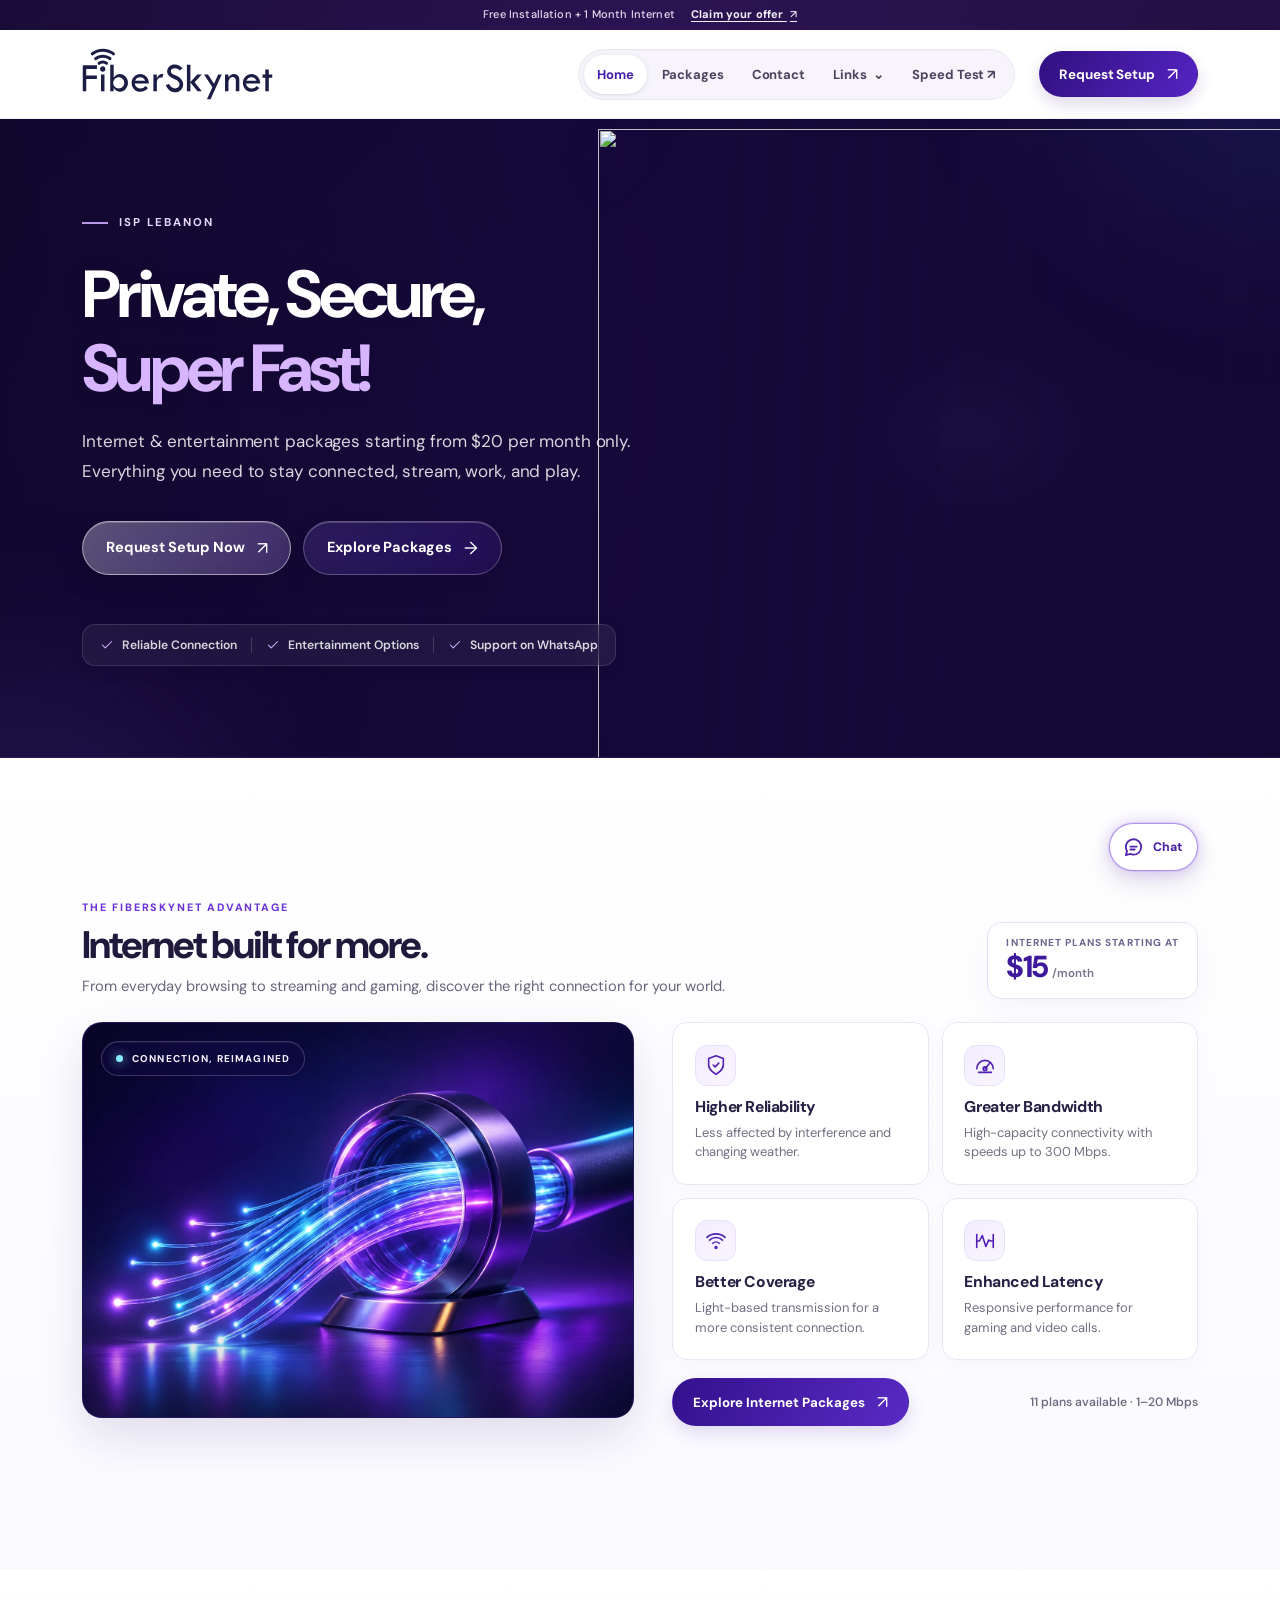
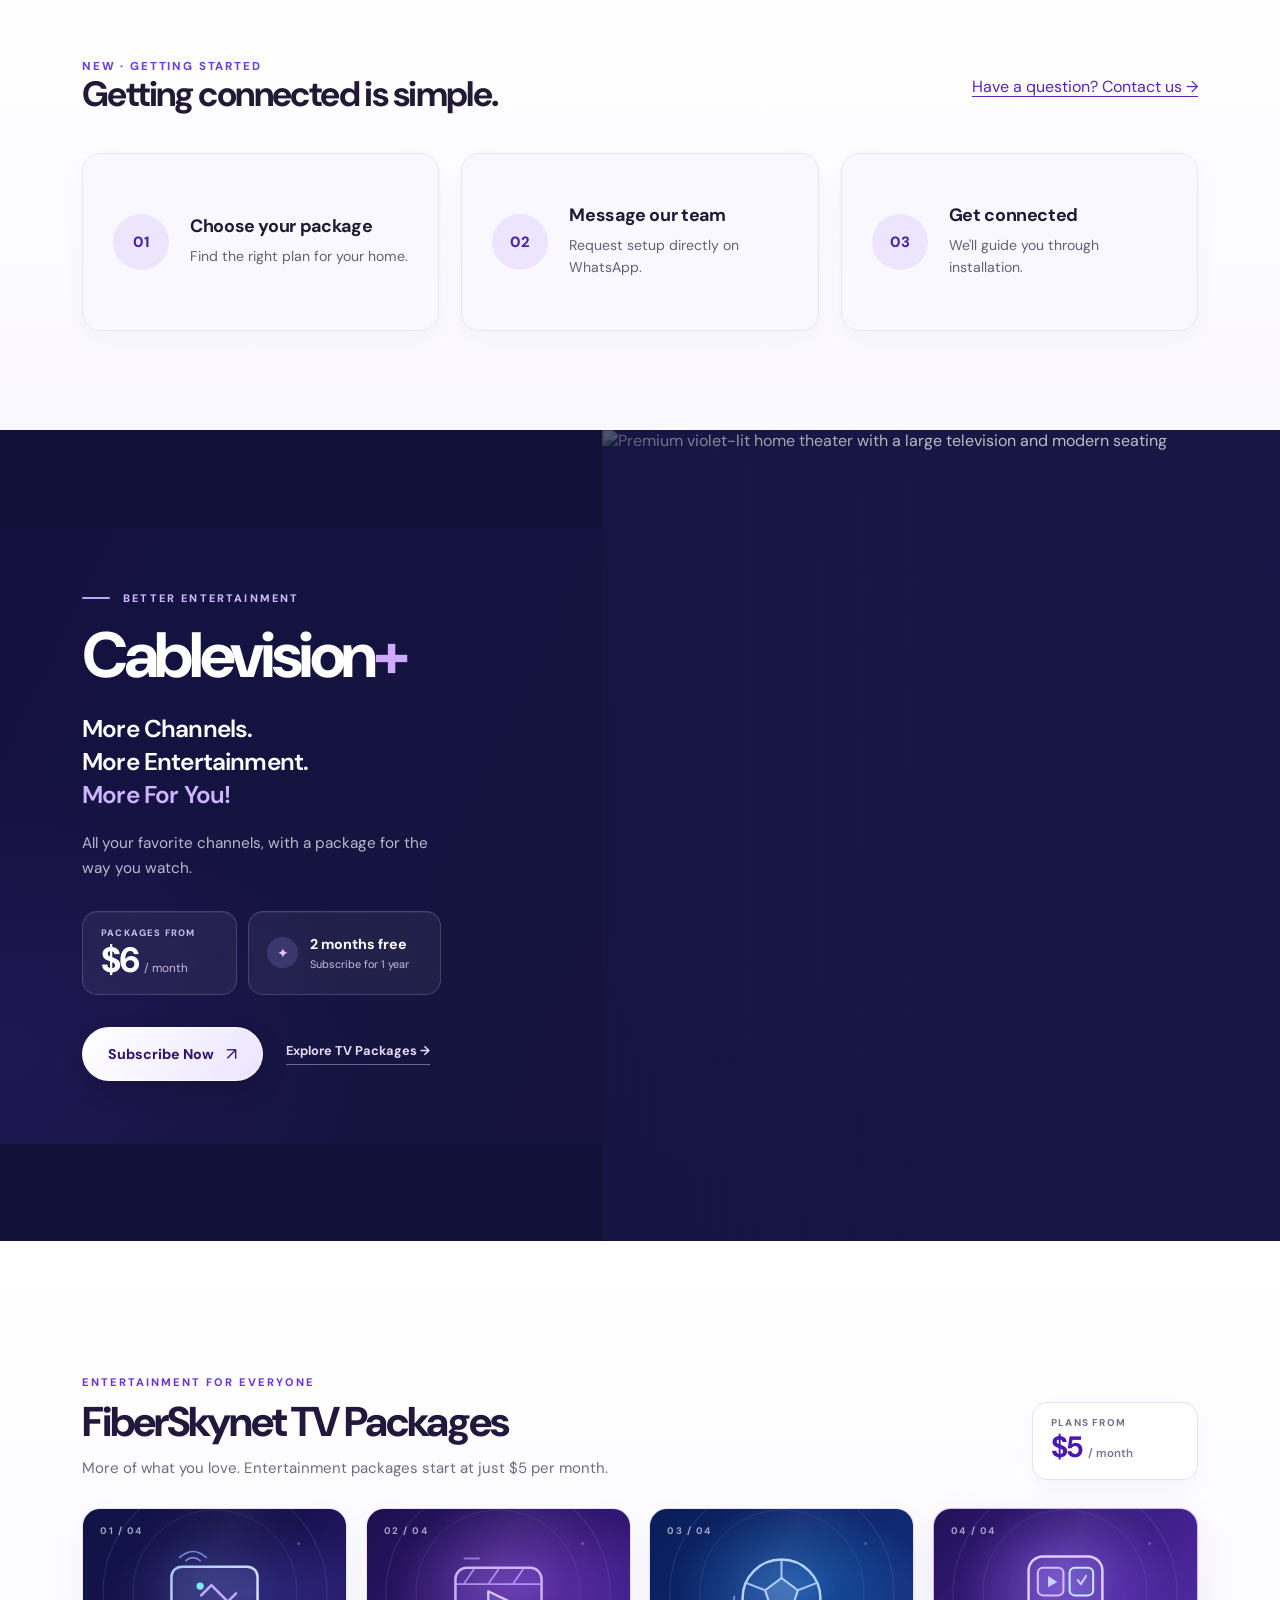
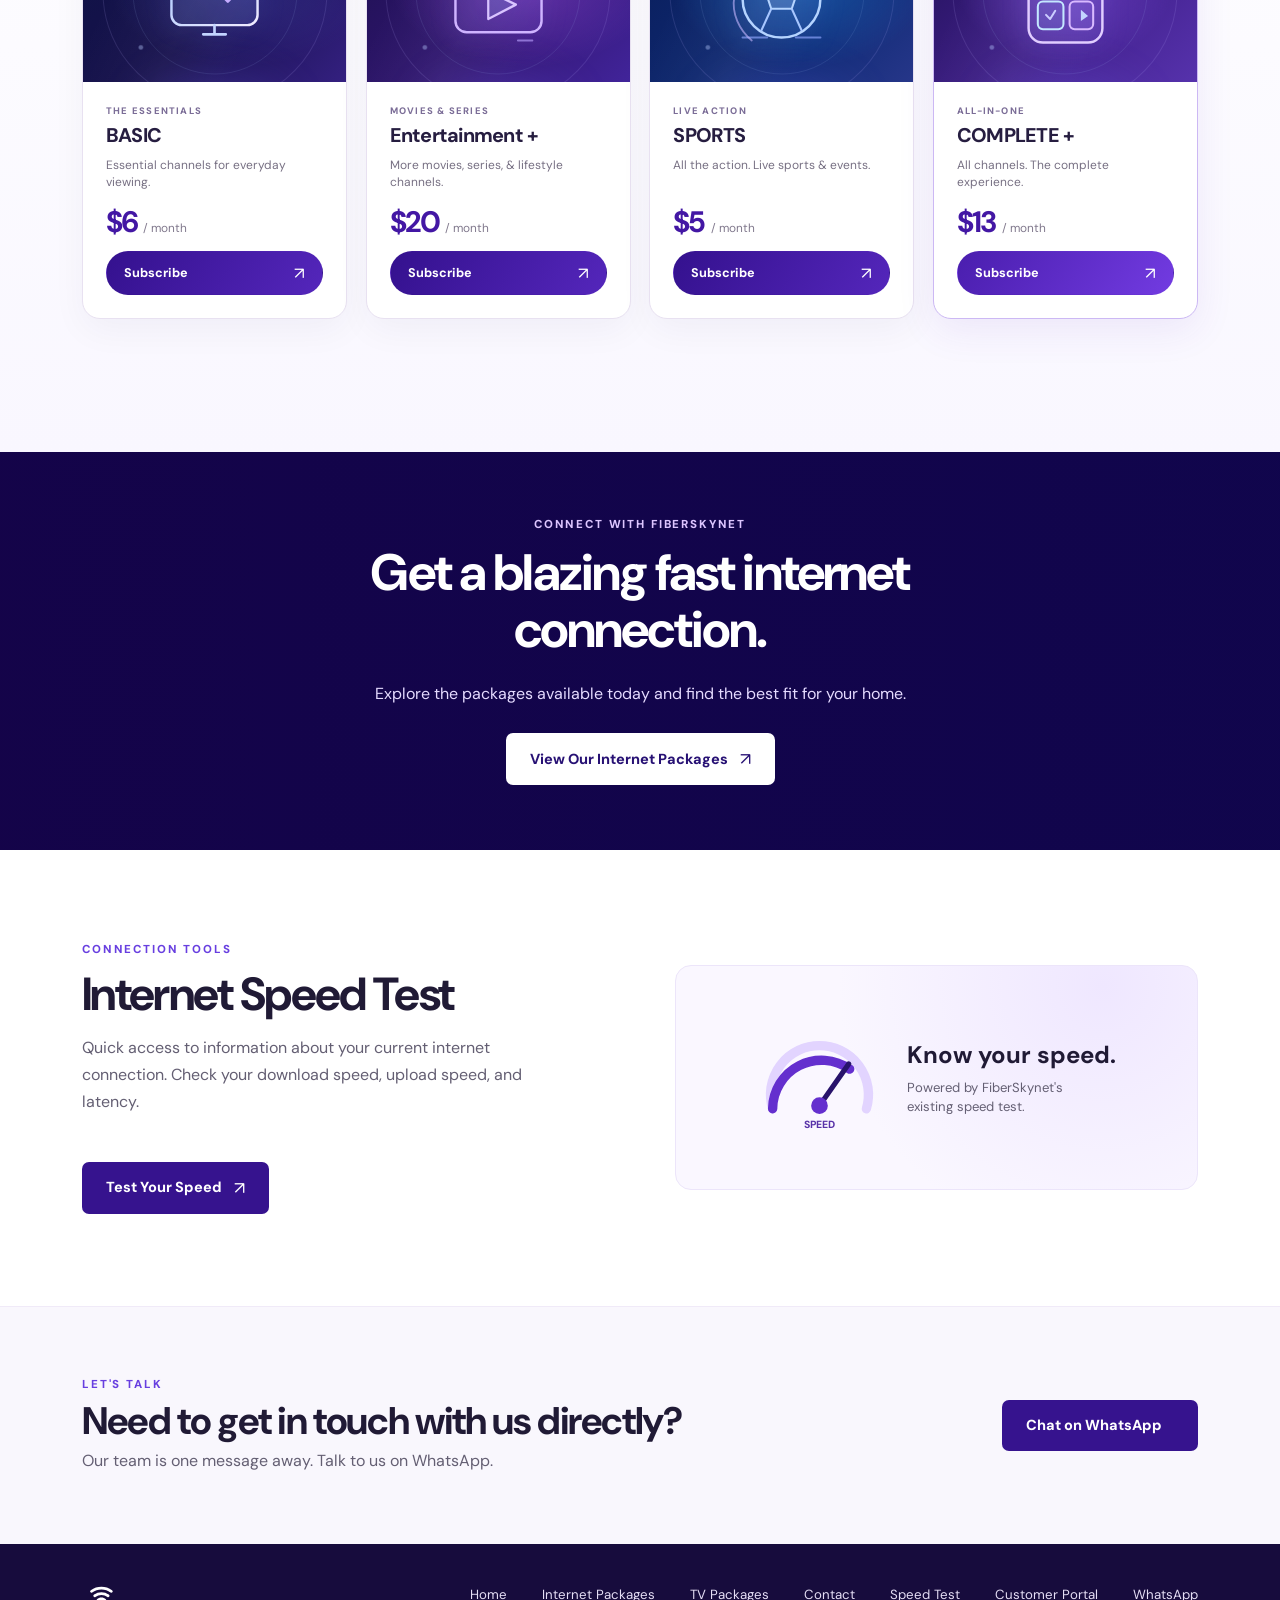
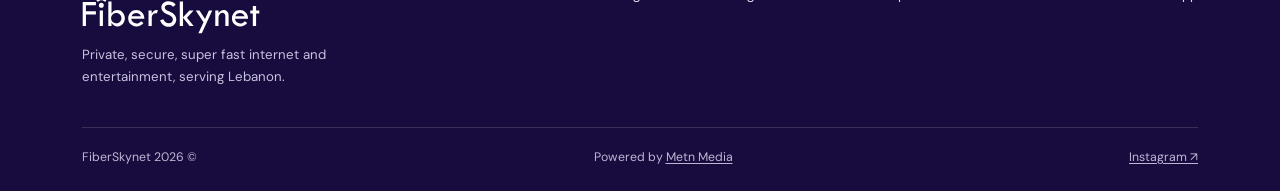
==== index.html @ ef4472b8 "Replace Cablevision old portrait with cinematic home-theater image" ====
<!doctype html><html lang="en"><head><meta charset="utf-8"><meta name="viewport" content="width=device-width,initial-scale=1"><meta name="theme-color" content="#36138e"><meta name="description" content="Private, secure and super fast internet and entertainment in Lebanon."><title>Home | FiberSkynet</title><link rel="icon" href="./assets/favicon.svg" type="image/svg+xml"><link rel="stylesheet" href="./styles.css"><link rel="stylesheet" href="./refinements.css?v=fsn-v11"><script src="./script.js" defer></script></head><body><div class="announce"><a href="https://wa.link/loa4gw" target="_blank" rel="noopener noreferrer"><span class="announce-offer">Free Installation + 1 Month Internet</span><strong>Claim your offer <span aria-hidden="true">↗</span></strong></a></div>
<header class="site-header"><div class="wrap header-row">
<a class="brand" href="./" aria-label="FiberSkynet homepage"><img src="./assets/logo.svg" alt="FiberSkynet"></a>
<nav class="nav" id="main-navigation" aria-label="Main navigation"><a href="./" aria-current="page">Home</a><a href="./packages/" >Packages</a><a href="./contact/" >Contact</a><details class="services-dropdown"><summary>Links <span aria-hidden="true">⌄</span></summary><div class="services-dropdown-menu"><a href="https://portal.fiberskynet.net/" target="_blank" rel="noopener noreferrer">Portal ↗</a><a href="https://radius.fiberskynet.net/" target="_blank" rel="noopener noreferrer">Radius ↗</a><a href="https://mb.fiberskynet.net/" target="_blank" rel="noopener noreferrer">MB ↗</a><a href="https://fsn.rzsystem.com/" target="_blank" rel="noopener noreferrer">Internet Management System ↗</a></div></details><a href="https://fiberskynet.speedtest.net/" target="_blank" rel="noopener noreferrer">Speed Test ↗</a></nav>
<div class="header-cta"><a class="btn btn-purple" href="https://wa.link/loa4gw" target="_blank" rel="noopener noreferrer">Request Setup <span class="arrow">↗</span></a></div>
<button class="menu-toggle" type="button" aria-controls="main-navigation" aria-expanded="false" aria-label="Open menu"><svg viewBox="0 0 24 24" fill="none" stroke="currentColor" stroke-width="2" stroke-linecap="round"><path d="M4 7h16M4 12h16M4 17h16"/></svg></button>
</div></header><main id="main-content"><section class="hero"><span class="hero-halo hero-halo-a" aria-hidden="true"></span><span class="hero-halo hero-halo-b" aria-hidden="true"></span><div class="fiber-crew-visual" aria-hidden="true"><img src="./assets/fiber-crew-hd.webp" width="1632" height="1424" alt="" fetchpriority="high" decoding="async"></div><div class="wrap hero-inner"><div class="hero-copy"><div class="hero-label">ISP LEBANON</div><h1>Private, Secure,<br><span>Super Fast!</span></h1><p class="hero-lead">Internet &amp; entertainment packages starting from $20 per month only. Everything you need to stay connected, stream, work, and play.</p><div class="hero-actions"><a href="https://wa.link/loa4gw" target="_blank" rel="noopener noreferrer" class="btn btn-white">Request Setup Now <span class="arrow">↗</span></a><a href="./packages/" class="btn btn-ghost">Explore Packages <span class="arrow">→</span></a></div><div class="hero-meta"><span><svg viewBox="0 0 24 24" aria-hidden="true" fill="none" stroke="currentColor" stroke-width="1.8" stroke-linecap="round" stroke-linejoin="round"><path d="m4 12 5 5L20 6"/></svg> Reliable Connection</span><span><svg viewBox="0 0 24 24" aria-hidden="true" fill="none" stroke="currentColor" stroke-width="1.8" stroke-linecap="round" stroke-linejoin="round"><path d="m4 12 5 5L20 6"/></svg> Entertainment Options</span><span><svg viewBox="0 0 24 24" aria-hidden="true" fill="none" stroke="currentColor" stroke-width="1.8" stroke-linecap="round" stroke-linejoin="round"><path d="m4 12 5 5L20 6"/></svg> Support on WhatsApp</span></div></div></div></section><section class="section advantage-section" id="internet" aria-labelledby="advantage-title">
  <div class="wrap advantage-wrap">
    <div class="advantage-heading">
      <div class="advantage-heading-copy">
        <div class="eyebrow">THE FIBERSKYNET ADVANTAGE</div>
        <h2 id="advantage-title">Internet built for more.</h2>
        <p>From everyday browsing to streaming and gaming, discover the right connection for your world.</p>
      </div>
      <div class="advantage-price"><span>INTERNET PLANS STARTING AT</span><strong>$15<small>/month</small></strong></div>
    </div>
    <div class="advantage-layout">
      <div class="advantage-showcase">
        <img src="./assets/advantage-fiber.webp" alt="Luminous violet, blue and cyan fiber-optic strands entering a polished connectivity module" loading="lazy" decoding="async" width="1448" height="1086">
        <div class="advantage-showcase-chip"><span aria-hidden="true" class="advantage-chip-glow"></span> CONNECTION, REIMAGINED</div>
      </div>
      <div class="advantage-benefits">
        <div class="advantage-feature-grid"><article class="advantage-feature"><span class="advantage-feature-icon"><svg aria-hidden="true" width="22" height="22" viewBox="0 0 24 24" fill="none" stroke="currentColor" stroke-width="1.75" stroke-linecap="round" stroke-linejoin="round"><path d="M12 22s8-4 8-10V5l-8-3-8 3v7c0 6 8 10 8 10Z"/><path d="m9 12 2 2 4-4"/></svg></span><h3>Higher Reliability</h3><p>Less affected by interference and changing weather.</p></article><article class="advantage-feature"><span class="advantage-feature-icon"><svg aria-hidden="true" width="22" height="22" viewBox="0 0 24 24" fill="none" stroke="currentColor" stroke-width="1.75" stroke-linecap="round" stroke-linejoin="round"><path d="M3 16a9 9 0 1 1 18 0"/><path d="m12 16 5-6"/><circle cx="12" cy="16" r="2"/><path d="M5 20h14"/></svg></span><h3>Greater Bandwidth</h3><p>High-capacity connectivity with speeds up to 300 Mbps.</p></article><article class="advantage-feature"><span class="advantage-feature-icon"><svg aria-hidden="true" width="22" height="22" viewBox="0 0 24 24" fill="none" stroke="currentColor" stroke-width="1.75" stroke-linecap="round" stroke-linejoin="round"><path d="M2 8a15 15 0 0 1 20 0"/><path d="M5 11a10 10 0 0 1 14 0"/><path d="M8.5 14.5a5 5 0 0 1 7 0"/><circle cx="12" cy="19" r="1"/></svg></span><h3>Better Coverage</h3><p>Light-based transmission for a more consistent connection.</p></article><article class="advantage-feature"><span class="advantage-feature-icon"><svg aria-hidden="true" width="22" height="22" viewBox="0 0 24 24" fill="none" stroke="currentColor" stroke-width="1.75" stroke-linecap="round" stroke-linejoin="round"><path d="M3 12h3l3-6 4 12 3-7 2 1h3"/><path d="M3 5v14M21 5v14"/></svg></span><h3>Enhanced Latency</h3><p>Responsive performance for gaming and video calls.</p></article></div>
        <div class="advantage-bottom">
          <a class="btn advantage-button" href="./packages/">Explore Internet Packages <span aria-hidden="true" class="arrow">↗</span></a>
          <span class="advantage-availability">11 plans available <span aria-hidden="true">·</span> 1–20 Mbps</span>
        </div>
      </div>
    </div>
  </div>
</section><section class="steps" aria-labelledby="steps-title"><div class="wrap"><div class="steps-head"><div><div class="eyebrow">NEW · GETTING STARTED</div><h2 id="steps-title">Getting connected is simple.</h2></div><a class="anchor-link" href="./contact/">Have a question? Contact us →</a></div><div class="steps-grid"><div class="step"><div class="step-number">01</div><div><h3>Choose your package</h3><p>Find the right plan for your home.</p></div></div><div class="step"><div class="step-number">02</div><div><h3>Message our team</h3><p>Request setup directly on WhatsApp.</p></div></div><div class="step"><div class="step-number">03</div><div><h3>Get connected</h3><p>We'll guide you through installation.</p></div></div></div></div></section><section class="cablevision cablevision-premium" id="cablevision" aria-labelledby="cablevision-title">
  <div class="cablevision-copy">
    <div class="cablevision-topline"><span class="cablevision-marker" aria-hidden="true"></span><span class="eyebrow">BETTER ENTERTAINMENT</span></div>
    <h2 id="cablevision-title">Cablevision<span>+</span></h2>
    <h3>More Channels.<br>More Entertainment.<br><span>More For You!</span></h3>
    <p class="cablevision-description">All your favorite channels, with a package for the way you watch.</p>
    <div class="cablevision-offers" aria-label="Cablevision subscription offers">
      <div class="cablevision-rate">
        <span class="cablevision-small">PACKAGES FROM</span>
        <div class="cablevision-amount"><strong>$6</strong><span>/ month</span></div>
      </div>
      <div class="cablevision-promo">
        <span class="cablevision-promo-icon" aria-hidden="true">✦</span>
        <div><strong>2 months free</strong><span>Subscribe for 1 year</span></div>
      </div>
    </div>
    <div class="cablevision-actions">
      <a href="https://wa.link/loa4gw" target="_blank" rel="noopener noreferrer" class="btn btn-white">Subscribe Now <span class="arrow" aria-hidden="true">↗</span></a>
      <a class="cablevision-secondary" href="#tv-packages">Explore TV Packages <span aria-hidden="true">→</span></a>
    </div>
  </div>
  <div class="cablevision-image">
    <img loading="lazy" src="./assets/cablevision-premium.jpg" alt="Premium violet-lit home theater with a large television and modern seating">
    <div class="cablevision-image-glow" aria-hidden="true"></div>
  </div>
</section><section class="section tv-packages-premium" id="tv-packages" aria-labelledby="tv-packages-title">
  <div class="wrap tvp-wrap">
    <header class="tvp-heading">
      <div class="tvp-heading-copy">
        <div class="eyebrow">ENTERTAINMENT FOR EVERYONE</div>
        <h2 id="tv-packages-title">FiberSkynet TV Packages</h2>
        <p>More of what you love. Entertainment packages start at just $5 per month.</p>
      </div>
      <div class="tvp-heading-accent" aria-label="Plans starting at 5 dollars per month"><span>PLANS FROM</span><strong>$5 <small>/ month</small></strong></div>
    </header>
    <div class="tvp-grid"><article class="tvp-card tvp-card--basic">
  <div class="tvp-art" aria-hidden="true">
    <span class="tvp-art-orbit tvp-art-orbit-a"></span><span class="tvp-art-orbit tvp-art-orbit-b"></span>
    <span class="tvp-art-sheen"></span><span class="tvp-art-label">01 / 04</span>
    <span class="tvp-symbol"><svg viewBox="0 0 120 120" role="presentation" focusable="false"><defs><linearGradient id="tvp-a" x1="0" x2="1" y1="0" y2="1"><stop stop-color="#a7c7ff"/><stop offset="1" stop-color="#f1ecff"/></linearGradient></defs><rect x="18" y="28" width="84" height="57" rx="10" fill="rgba(161,188,255,.10)" stroke="url(#tvp-a)" stroke-width="2.4"/><path d="M49 94h22M60 85v9" stroke="#c2d4ff" stroke-width="2.6" stroke-linecap="round"/><path d="m47 56 10-10 16 16 8-8" fill="none" stroke="#c5acff" stroke-width="2.5" stroke-linecap="round" stroke-linejoin="round"/><circle cx="46" cy="47" r="3.5" fill="#78eaff"/><path d="M26 19c9-8 17-8 26 0M32 22c5-4 9-4 14 0" fill="none" stroke="#8fa8ff" stroke-width="1.6" stroke-linecap="round" opacity=".76"/></svg></span>
  </div>
  <div class="tvp-card-body">
    <div class="tvp-card-top"><div class="tvp-card-kicker">THE ESSENTIALS</div><h3>BASIC</h3></div>
    <p>Essential channels for everyday viewing.</p>
    <div class="tvp-card-footer">
      <div class="tvp-card-price"><strong>$6</strong><span>/ month</span></div>
      <a class="tvp-subscribe" href="https://wa.link/loa4gw" target="_blank" rel="noopener noreferrer" aria-label="Subscribe to BASIC">Subscribe <span aria-hidden="true">↗</span></a>
    </div>
  </div>
</article>
<article class="tvp-card tvp-card--ent">
  <div class="tvp-art" aria-hidden="true">
    <span class="tvp-art-orbit tvp-art-orbit-a"></span><span class="tvp-art-orbit tvp-art-orbit-b"></span>
    <span class="tvp-art-sheen"></span><span class="tvp-art-label">02 / 04</span>
    <span class="tvp-symbol"><svg viewBox="0 0 120 120" role="presentation" focusable="false"><rect x="18" y="29" width="84" height="63" rx="11" fill="rgba(170,116,255,.08)" stroke="#cfb4ff" stroke-width="2.4"/><path d="M18 45h84M37 29l-11 16m35-16L50 45m35-16L74 45" stroke="#c2a8ff" stroke-width="1.7" opacity=".8"/><path d="m50 52 27 13-27 14Z" fill="rgba(166,216,255,.13)" stroke="#d9c4ff" stroke-width="2.2" stroke-linejoin="round"/><path d="M27 20h14M79 100h14" stroke="#b094f4" stroke-linecap="round" stroke-width="2" opacity=".7"/></svg></span>
  </div>
  <div class="tvp-card-body">
    <div class="tvp-card-top"><div class="tvp-card-kicker">MOVIES & SERIES</div><h3>Entertainment +</h3></div>
    <p>More movies, series, &amp; lifestyle channels.</p>
    <div class="tvp-card-footer">
      <div class="tvp-card-price"><strong>$20</strong><span>/ month</span></div>
      <a class="tvp-subscribe" href="https://wa.link/loa4gw" target="_blank" rel="noopener noreferrer" aria-label="Subscribe to Entertainment +">Subscribe <span aria-hidden="true">↗</span></a>
    </div>
  </div>
</article>
<article class="tvp-card tvp-card--sports">
  <div class="tvp-art" aria-hidden="true">
    <span class="tvp-art-orbit tvp-art-orbit-a"></span><span class="tvp-art-orbit tvp-art-orbit-b"></span>
    <span class="tvp-art-sheen"></span><span class="tvp-art-label">03 / 04</span>
    <span class="tvp-symbol"><svg viewBox="0 0 120 120" role="presentation" focusable="false"><circle cx="60" cy="59" r="38" fill="rgba(89,164,255,.08)" stroke="#b5d4ff" stroke-width="2.4"/><path d="m60 39 16 12-6 18H50l-6-18 16-12Z" fill="rgba(183,209,255,.19)" stroke="#b5d4ff" stroke-width="2"/><path d="M60 39V21M44 51 26 44m50 7 18-7M50 69 40 91m30-22 10 22" stroke="#a7c6ff" stroke-width="2"/><path d="M22 97h24M74 97h24" stroke="#93aaff" stroke-width="2" stroke-linecap="round" opacity=".65"/><path d="M14 57c-3 17 5 33 17 43" fill="none" stroke="#c6b8ff" stroke-width="1.8" stroke-linecap="round" opacity=".6"/></svg></span>
  </div>
  <div class="tvp-card-body">
    <div class="tvp-card-top"><div class="tvp-card-kicker">LIVE ACTION</div><h3>SPORTS</h3></div>
    <p>All the action. Live sports &amp; events.</p>
    <div class="tvp-card-footer">
      <div class="tvp-card-price"><strong>$5</strong><span>/ month</span></div>
      <a class="tvp-subscribe" href="https://wa.link/loa4gw" target="_blank" rel="noopener noreferrer" aria-label="Subscribe to SPORTS">Subscribe <span aria-hidden="true">↗</span></a>
    </div>
  </div>
</article>
<article class="tvp-card tvp-card--complete">
  <div class="tvp-art" aria-hidden="true">
    <span class="tvp-art-orbit tvp-art-orbit-a"></span><span class="tvp-art-orbit tvp-art-orbit-b"></span>
    <span class="tvp-art-sheen"></span><span class="tvp-art-label">04 / 04</span>
    <span class="tvp-symbol"><svg viewBox="0 0 120 120" role="presentation" focusable="false"><rect x="24" y="18" width="72" height="84" rx="14" fill="rgba(182,151,255,.09)" stroke="#e1cdff" stroke-width="2.4"/><rect x="33" y="29" width="25" height="27" rx="5" stroke="#d9baff" stroke-width="2" fill="rgba(180,138,255,.12)"/><rect x="64" y="29" width="23" height="27" rx="5" stroke="#c4e8ff" stroke-width="2" fill="rgba(133,204,255,.09)"/><rect x="33" y="62" width="25" height="27" rx="5" stroke="#c4e8ff" stroke-width="2" fill="rgba(133,204,255,.09)"/><rect x="64" y="62" width="23" height="27" rx="5" stroke="#d9baff" stroke-width="2" fill="rgba(180,138,255,.12)"/><path d="m43 37 9 6-9 5Zm32 33 7 6-7 5Z" fill="#c4d5ff"/><path d="m72 41 3 4 5-8M41 75l4 4 5-8" fill="none" stroke="#cbcdff" stroke-width="2" stroke-linecap="round" stroke-linejoin="round"/></svg></span>
  </div>
  <div class="tvp-card-body">
    <div class="tvp-card-top"><div class="tvp-card-kicker">ALL-IN-ONE</div><h3>COMPLETE +</h3></div>
    <p>All channels. The complete experience.</p>
    <div class="tvp-card-footer">
      <div class="tvp-card-price"><strong>$13</strong><span>/ month</span></div>
      <a class="tvp-subscribe" href="https://wa.link/loa4gw" target="_blank" rel="noopener noreferrer" aria-label="Subscribe to COMPLETE +">Subscribe <span aria-hidden="true">↗</span></a>
    </div>
  </div>
</article></div>
  </div>
</section>
<section class="wide-cta"><div class="wrap"><div class="eyebrow">CONNECT WITH FIBERSKYNET</div><h2>Get a blazing fast internet connection.</h2><p>Explore the packages available today and find the best fit for your home.</p><a href="./packages/" class="btn btn-white">View Our Internet Packages <span class="arrow">↗</span></a></div></section><section class="speed-section"><div class="wrap speed-wrap"><div><div class="eyebrow">CONNECTION TOOLS</div><h2>Internet Speed Test</h2><p>Quick access to information about your current internet connection. Check your download speed, upload speed, and latency.</p><a class="btn btn-purple space-top" href="https://fiberskynet.speedtest.net/" target="_blank" rel="noopener noreferrer">Test Your Speed <span class="arrow">↗</span></a></div><div class="speed-card"><div class="speed-gauge"><svg viewBox="0 0 120 120" fill="none" aria-hidden="true"><path d="M15 90a47 47 0 1 1 90 0" stroke="#e2d4ff" stroke-width="9" stroke-linecap="round"/><path d="M15 90a47 47 0 0 1 74-38" stroke="#642fce" stroke-width="9" stroke-linecap="round"/><path d="M60 87 88 47" stroke="#28136b" stroke-width="5" stroke-linecap="round"/><circle cx="60" cy="87" r="8" fill="#642fce"/></svg><div class="dot">SPEED</div></div><div><strong>Know your speed.</strong><p>Powered by FiberSkynet's<br>existing speed test.</p></div></div></div></section><section class="contact-banner"><div class="wrap contact-inline"><div><div class="eyebrow">LET'S TALK</div><h2>Need to get in touch with us directly?</h2><p>Our team is one message away. Talk to us on WhatsApp.</p></div><a href="https://wa.link/loa4gw" class="btn btn-purple" target="_blank" rel="noopener noreferrer">Chat on WhatsApp <svg viewBox="0 0 24 24" aria-hidden="true" fill="none" stroke="currentColor" stroke-width="1.8" stroke-linecap="round" stroke-linejoin="round"><path d="M5 12h14m-6-6 6 6-6 6"/></svg></a></div></section></main><footer class="footer"><div class="wrap"><div class="footer-main"><div class="footer-brand"><a href="./" aria-label="FiberSkynet home"><img src="./assets/logo-white.svg" alt="FiberSkynet"></a><p>Private, secure, super fast internet and entertainment, serving Lebanon.</p></div><nav class="footer-links" aria-label="Footer navigation"><a href="./">Home</a><a href="./packages/">Internet Packages</a><a href="./packages/#tv-packages">TV Packages</a><a href="./contact/">Contact</a><a href="https://fiberskynet.speedtest.net/" target="_blank" rel="noopener noreferrer">Speed Test</a><a href="https://portal.fiberskynet.net/" target="_blank" rel="noopener noreferrer">Customer Portal</a><a href="https://wa.link/loa4gw" target="_blank" rel="noopener noreferrer">WhatsApp</a></nav></div><div class="footer-bottom"><span>FiberSkynet 2026 ©</span><span>Powered by <a href="https://www.metnmedia.com/" target="_blank" rel="noopener noreferrer">Metn Media</a></span><a href="http://www.instagram.com/fiberskynet" target="_blank" rel="noopener noreferrer">Instagram ↗</a></div></div></footer></body></html>
---- styles.css ----
:root{--violet:#36138e;--violet-deep:#1c0e55;--bright:#7636f2;--blue:#1466f4;--ink:#201a35;--muted:#645f73;--line:#e9e5f0;--paper:#fff;--wash:#f9f7fd;--shadow:0 20px 60px rgba(42,17,105,.085);--max:1176px}
*{box-sizing:border-box}html{scroll-behavior:smooth}body{margin:0;font-family:Inter,-apple-system,BlinkMacSystemFont,'Segoe UI',Arial,sans-serif;color:var(--ink);background:#fff;-webkit-font-smoothing:antialiased}img{max-width:100%;display:block}a{color:inherit;text-decoration:none}button,input,textarea{font:inherit}button{cursor:pointer}p{line-height:1.7}h1,h2,h3,h4{line-height:1.1;letter-spacing:-.036em}h1,h2,h3,h4,p{margin-top:0}.wrap{max-width:var(--max);padding:0 30px;margin:0 auto}.eyebrow{text-transform:uppercase;letter-spacing:.16em;font-weight:800;font-size:.72rem;color:#683fe0}.center{text-align:center}.muted{color:var(--muted)}.space-top{margin-top:30px}.btn{display:inline-flex;align-items:center;justify-content:center;gap:12px;min-height:51px;padding:14px 23px;border:1px solid transparent;border-radius:7px;font-weight:750;font-size:.91rem;transition:transform .2s,background .2s,box-shadow .2s;white-space:nowrap}.btn:hover{transform:translateY(-2px)}.btn:focus-visible,a:focus-visible,button:focus-visible{outline:3px solid #a988ff;outline-offset:3px}.btn-purple{background:var(--violet);color:#fff}.btn-purple:hover{background:#491bb3;box-shadow:0 10px 24px rgba(55,20,144,.2)}.btn-white{background:white;color:#271174}.btn-line{border-color:#ded4f5;background:white;color:var(--violet)}.btn-ghost{border-color:rgba(255,255,255,.65);color:#fff;background:rgba(255,255,255,.06)}.arrow{font-size:1.1rem;font-weight:400}.tag{display:inline-block;padding:7px 12px;border:1px solid #e7dffb;background:#f8f5ff;color:#5b2dc5;border-radius:50px;font-size:.74rem;font-weight:750;letter-spacing:.03em}
.announce{background:linear-gradient(90deg,#37108f,#6f28cb);color:#fff;text-align:center;padding:10px 16px;font-size:.79rem;letter-spacing:.015em}.announce a{display:inline-flex;align-items:center;gap:9px}.announce strong{text-decoration:underline;text-underline-offset:3px}.site-header{z-index:30;position:relative;background:#fff;border-bottom:1px solid #edeaf2}.header-row{min-height:83px;display:flex;justify-content:space-between;align-items:center;gap:20px}.brand{width:175px;flex-shrink:0}.brand img{width:100%;height:auto}.nav{display:flex;align-items:center;gap:33px;margin-left:auto}.nav a{font-size:.88rem;font-weight:650;color:#40354f;transition:color .2s}.nav a:hover,.nav a[aria-current=page]{color:#6028d4}.nav a[aria-current=page]{position:relative}.nav a[aria-current=page]:after{content:"";position:absolute;height:2px;background:#6028d4;bottom:-13px;left:0;right:0}.header-cta{margin-left:24px}.header-cta .btn{min-height:43px;padding:10px 16px;font-size:.82rem}.menu-toggle{display:none;border:1px solid #e9e1f8;background:white;border-radius:7px;padding:8px;color:#35118c;width:43px;height:42px;align-items:center;justify-content:center}.menu-toggle svg{width:24px;height:24px}
.hero{position:relative;isolation:isolate;min-height:640px;background:#10033d;display:flex;align-items:center;overflow:hidden;color:#fff}.hero:before{content:"";position:absolute;inset:0;background-image:linear-gradient(90deg,rgba(15,2,52,.88) 0%,rgba(21,3,71,.66) 44%,rgba(12,2,62,.04) 100%),url('https://images.squarespace-cdn.com/content/v1/6a84671990b7083815f66c38/807ce7cd-8873-4e61-b9e1-fcc28eacbee3/ChatGPT%2BImage%2BAug%2B18%2C%2B2026%2C%2B05_38_39%2BPM.png');background-size:cover;background-position:center;z-index:-1}.hero-inner{width:100%;padding-top:100px;padding-bottom:114px}.hero-copy{max-width:680px}.hero-label{display:flex;align-items:center;gap:11px;text-transform:uppercase;letter-spacing:.2em;color:#e8d8ff;font-size:.74rem;font-weight:750}.hero-label:before{content:"";display:inline-block;width:27px;height:2px;background:#c7a4ff}.hero h1{margin:25px 0 20px;font-size:clamp(3.5rem,6.2vw,6rem);font-weight:790;letter-spacing:-.066em;line-height:1.02}.hero h1 span{color:#cf9dff}.hero-lead{font-size:1.05rem;color:#efe9ff;max-width:540px;line-height:1.75}.hero-actions{display:flex;flex-wrap:wrap;gap:13px;margin-top:32px}.hero-meta{margin-top:65px;display:flex;align-items:center;flex-wrap:wrap;gap:24px;color:#f3ebff;font-weight:650;font-size:.78rem}.hero-meta span{display:flex;gap:9px;align-items:center}.hero-meta svg{width:15px;height:15px;color:#dfbbff}.hero:after{content:"";position:absolute;bottom:0;left:0;width:100%;height:6px;background:linear-gradient(90deg,#7f34f4,#d54bda,#1369f6)}
.section{padding:104px 0}.section-soft{background:var(--wash)}.section-head{margin-bottom:47px}.section-head h2{font-size:clamp(2.05rem,3.9vw,3.55rem);max-width:770px;margin:14px auto 15px}.section-head p{font-size:1rem;color:var(--muted);margin:0 auto;max-width:640px}.features-layout{display:grid;grid-template-columns:0.9fr 1.1fr;gap:75px;align-items:center}.package-photo{position:relative;border-radius:14px;overflow:hidden;box-shadow:var(--shadow);min-height:540px;background:linear-gradient(150deg,#17004c,#6d2cca)}.package-photo img{width:100%;height:540px;object-fit:cover;object-position:center 47%}.package-photo .photo-caption{position:absolute;left:22px;right:22px;bottom:22px;padding:17px 19px;background:rgba(18,8,64,.8);backdrop-filter:blur(12px);color:#fff;border:1px solid rgba(255,255,255,.19);border-radius:9px;font-size:.85rem;line-height:1.5}.feature-grid{display:grid;grid-template-columns:1fr 1fr;gap:32px 24px}.feature-item h3{font-size:1.05rem;margin:13px 0 9px;letter-spacing:-.02em}.feature-item p{color:var(--muted);font-size:.87rem;margin-bottom:0}.feature-icon{width:57px;height:57px;border-radius:12px;background:#f4effe;overflow:hidden;display:flex;align-items:center;justify-content:center}.feature-icon img{width:100%;height:100%;object-fit:cover}.feature-foot{margin-top:35px;display:flex;flex-wrap:wrap;align-items:center;gap:18px}.feature-foot .subtle{font-size:.8rem;color:#73698b}
.steps{padding:42px 0 52px;border-top:1px solid var(--line)}.steps-head{display:flex;align-items:center;gap:15px;justify-content:space-between;margin-bottom:26px}.steps-head h2{font-size:1.65rem;letter-spacing:-.035em;margin:0}.steps-grid{display:grid;grid-template-columns:repeat(3,1fr);gap:15px}.step{display:flex;align-items:center;gap:15px;background:#fbfaff;border:1px solid #eee9f7;padding:22px;border-radius:11px}.step-number{width:39px;height:39px;border-radius:50%;display:grid;place-items:center;background:#ece3fd;color:var(--violet);font-weight:800;font-size:.82rem;flex-shrink:0}.step h3{font-size:.96rem;letter-spacing:-.02em;margin:0 0 3px}.step p{font-size:.79rem;color:var(--muted);margin:0;line-height:1.4}
.cablevision{display:grid;grid-template-columns:1fr 1fr;min-height:470px;background:#10134b;color:white}.cablevision-copy{align-self:center;justify-self:end;width:100%;max-width:588px;padding:60px 70px 60px 30px}.cablevision .eyebrow{color:#b9a8ff}.cablevision h2{font-size:clamp(3.2rem,5vw,5rem);margin:15px 0 12px;letter-spacing:-.065em}.cablevision h3{font-size:1.32rem;letter-spacing:-.02em;line-height:1.4;margin-bottom:15px}.cablevision p{color:#dfdff2;font-size:.96rem;max-width:370px}.cablevision p strong{color:white}.cablevision-image{background:#222d65;position:relative;min-height:440px;overflow:hidden}.cablevision-image img{width:100%;height:100%;object-fit:cover;object-position:center}.cablevision-image:after{content:"";position:absolute;inset:0;background:linear-gradient(90deg,#10134b 0%,transparent 28%)}.cablevision-actions{margin-top:27px}
.tv-grid{display:grid;grid-template-columns:repeat(4,1fr);gap:18px}.tv-card{border:1px solid #eee7f4;border-radius:12px;overflow:hidden;background:white;box-shadow:0 8px 28px rgba(26,17,70,.025);transition:box-shadow .2s,transform .2s}.tv-card:hover,.plan-card:hover{transform:translateY(-4px);box-shadow:var(--shadow)}.tv-image{height:180px;overflow:hidden;background:#f3effa}.tv-image img{width:100%;height:100%;object-fit:cover}.tv-body{padding:24px 23px 25px}.tv-body h3{font-size:1.24rem;margin-bottom:11px}.tv-body p{min-height:63px;margin-bottom:18px;font-size:.87rem;color:var(--muted)}.tv-price{display:flex;align-items:baseline;gap:6px;color:var(--violet);margin-bottom:19px}.tv-price strong{font-size:1.95rem;letter-spacing:-.06em}.tv-price span{font-size:.8rem;color:var(--muted)}.tv-body .btn{width:100%;font-size:.8rem;min-height:42px;padding:10px}
.wide-cta{min-height:360px;background:#10064a;position:relative;display:grid;place-items:center;text-align:center;color:white;isolation:isolate;overflow:hidden}.wide-cta:before{content:"";inset:0;position:absolute;z-index:-1;background:linear-gradient(90deg,rgba(21,3,73,.8),rgba(17,5,79,.53)),url('https://images.squarespace-cdn.com/content/v1/6a84671990b7083815f66c38/f846761f-9fc7-4253-b6f9-67e08606024d/ChatGPT%2BImage%2BAug%2B18%2C%2B2026%2C%2B11_47_30%2BPM.png') center /cover}.wide-cta .wrap{padding-top:65px;padding-bottom:65px}.wide-cta h2{font-size:clamp(2.3rem,4vw,3.8rem);max-width:720px;margin:13px auto 22px}.wide-cta p{color:#e5dbff;margin:0 auto 26px;max-width:550px}.wide-cta .eyebrow{color:#ddc5ff}
.speed-section{padding:92px 0}.speed-wrap{display:grid;grid-template-columns:1fr 1fr;gap:70px;align-items:center}.speed-wrap h2{font-size:2.9rem;margin:12px 0 14px}.speed-wrap p{color:var(--muted);max-width:450px}.speed-card{border:1px solid #ece5fa;border-radius:16px;min-height:225px;background:radial-gradient(circle at 82% 9%,#efe7ff,transparent 56%),#faf7ff;display:flex;align-items:center;justify-content:center;gap:25px;padding:30px}.speed-gauge{width:125px;height:125px;position:relative;display:grid;place-items:center}.speed-gauge svg{width:100%}.speed-gauge .dot{position:absolute;bottom:9px;font-size:.65rem;text-align:center;font-weight:800;color:#5832a8}.speed-card strong{font-size:1.5rem}.speed-card p{font-size:.82rem;line-height:1.5;color:var(--muted);margin:8px 0 0}
.contact-banner{padding:70px 0;background:var(--wash);border-top:1px solid #f0eaf8}.contact-inline{display:flex;align-items:center;justify-content:space-between;gap:30px}.contact-inline h2{font-size:clamp(1.8rem,3vw,2.6rem);margin:8px 0 5px}.contact-inline p{margin:0;color:var(--muted)}.footer{background:#170c3d;color:white;padding:42px 0 26px}.footer-main{display:flex;justify-content:space-between;align-items:start;gap:35px}.footer-brand img{width:178px}.footer-brand p{font-size:.83rem;color:#c9c1e1;max-width:310px;margin:10px 0 0}.footer-links{display:flex;gap:35px;flex-wrap:wrap}.footer-links a{font-size:.83rem;color:#e5def5}.footer-links a:hover{color:white;text-decoration:underline}.footer-bottom{display:flex;justify-content:space-between;gap:15px;flex-wrap:wrap;border-top:1px solid rgba(255,255,255,.14);padding-top:21px;margin-top:38px;color:#bfb5d5;font-size:.77rem}.footer-bottom a{text-decoration:underline;text-underline-offset:2px}
.inner-hero{background:#1b0b59;color:white;padding:90px 0 95px;position:relative;overflow:hidden;isolation:isolate}.inner-hero:before{content:"";position:absolute;inset:0;z-index:-1;background:linear-gradient(90deg,rgba(21,5,74,.94),rgba(37,11,117,.6)),url('https://images.squarespace-cdn.com/content/v1/6a84671990b7083815f66c38/807ce7cd-8873-4e61-b9e1-fcc28eacbee3/ChatGPT%2BImage%2BAug%2B18%2C%2B2026%2C%2B05_38_39%2BPM.png') center/cover}.inner-hero h1{font-size:clamp(2.9rem,5vw,5rem);margin:14px 0 16px}.inner-hero p{max-width:640px;color:#e8dff8;margin:0;font-size:1rem}.inner-hero .eyebrow{color:#cfb5ff}.pricing-section{padding:78px 0 100px}.price-heading{display:flex;align-items:end;justify-content:space-between;gap:25px;margin-bottom:30px}.price-heading h2{font-size:2.45rem;margin:12px 0 0}.price-heading p{max-width:340px;font-size:.87rem;color:var(--muted);margin:0}.plan-grid{display:grid;grid-template-columns:repeat(5,1fr);gap:15px}.plan-card{border:1px solid var(--line);border-radius:11px;padding:24px 17px 20px;background:white;transition:transform .2s,box-shadow .2s;position:relative;display:flex;flex-direction:column}.plan-card.featured{border-color:#b996ff;box-shadow:0 13px 30px rgba(87,36,184,.095)}.plan-card.featured:before{content:'UNLIMITED';position:absolute;top:-12px;right:13px;font-size:.65rem;letter-spacing:.055em;font-weight:850;color:white;background:#6130c8;border-radius:3px;padding:5px 8px}.plan-card .speed{font-size:2.2rem;font-weight:810;color:#2c156e;letter-spacing:-.065em;margin-bottom:1px}.plan-card .speed span{font-size:.73rem;letter-spacing:0;color:#726b82}.plan-card .quota{font-size:.78rem;color:#777086;min-height:30px;margin-bottom:20px}.plan-card .plan-price{font-size:1.72rem;font-weight:780;letter-spacing:-.05em;margin-top:auto}.plan-card .plan-price span{font-size:.74rem;font-weight:500;letter-spacing:0;color:var(--muted)}.plan-card .btn{margin-top:17px;width:100%;min-height:40px;padding:10px 9px;font-size:.8rem}.terms-grid{display:grid;grid-template-columns:repeat(3,1fr);gap:18px;margin-top:40px}.term{display:flex;gap:14px;align-items:flex-start;padding:23px;border-radius:11px;background:#f8f6fc;border:1px solid #efebf6}.term-icon{display:grid;place-items:center;flex:0 0 40px;height:40px;background:#eee7fd;border-radius:50%;color:#5826bc;font-size:1.1rem}.term h3{font-size:.96rem;letter-spacing:-.01em;margin:0 0 6px}.term p{color:var(--muted);font-size:.8rem;margin:0;line-height:1.55}.pricing-note{font-size:.77rem;margin:23px 0 0;color:#7b708b}.pricing-tv{padding-top:80px;padding-bottom:100px}
.contact-content{padding:92px 0}.contact-layout{display:grid;grid-template-columns:1fr 1.05fr;gap:90px}.contact-layout h2{font-size:2.7rem;margin:14px 0 19px}.contact-layout .intro{color:var(--muted);max-width:440px}.contact-items{display:grid;gap:25px;margin-top:38px}.contact-item{display:flex;gap:16px;align-items:flex-start}.contact-item .ci-icon{background:#f1eafd;border-radius:10px;display:grid;place-items:center;flex:0 0 45px;height:45px;color:#5a21bb}.contact-item h3{font-size:.95rem;margin:2px 0 6px}.contact-item p,.contact-item a{font-size:.9rem;color:#615773;line-height:1.65}.contact-item p{margin:0}.form-card{background:#faf8fe;border:1px solid #eee8f8;padding:35px;border-radius:14px}.form-card h2{font-size:1.72rem;margin-bottom:7px}.form-card>p{font-size:.85rem;color:var(--muted);margin-bottom:25px}.form-row{display:grid;grid-template-columns:1fr 1fr;gap:14px}.field{display:flex;flex-direction:column;margin-bottom:16px;gap:7px}.field label{font-size:.82rem;font-weight:700;color:#34254b}.field input,.field textarea,.field select{border:1px solid #dfd8e9;background:#fff;border-radius:7px;padding:13px 14px;color:#2f2440;outline:0;font-size:.9rem}.field textarea{min-height:136px;resize:vertical}.field input:focus,.field textarea:focus,.field select:focus{border-color:#7136d7;box-shadow:0 0 0 3px #e8dcff}.form-note{font-size:.74rem;color:#746d80;margin:13px 0 0}.contact-social{padding:34px 0 40px;background:#f9f7fd}.contact-social .wrap{display:flex;justify-content:space-between;align-items:center;gap:20px}.contact-social h3{font-size:1.25rem;margin:0}.anchor-link{text-decoration:underline;text-underline-offset:4px;color:#5924ba}
@media(max-width:1100px){.nav{gap:20px}.header-cta{margin-left:0}.features-layout{gap:42px}.plan-grid{grid-template-columns:repeat(4,1fr)}.tv-grid{gap:12px}.tv-body{padding:19px}.cablevision-copy{padding-right:40px}}@media(max-width:800px){.wrap{padding-left:22px;padding-right:22px}.header-row{min-height:71px}.brand{width:163px}.header-cta{margin-left:auto}.header-cta .btn{display:none}.menu-toggle{display:flex}.nav{position:absolute;display:none;top:100%;left:0;right:0;background:white;border-bottom:1px solid #eee5f6;padding:15px 22px 23px;box-shadow:0 12px 20px rgba(43,14,100,.08);flex-direction:column;align-items:stretch;gap:0}.nav.open{display:flex}.nav a{padding:13px 3px}.nav a[aria-current=page]:after{display:none}.hero{min-height:560px}.hero-inner{padding-top:85px;padding-bottom:92px}.hero h1{font-size:clamp(3.2rem,8vw,5.2rem)}.hero-meta{margin-top:42px}.section{padding:73px 0}.features-layout{grid-template-columns:1fr}.package-photo{display:none}.feature-grid{gap:27px}.steps-grid{grid-template-columns:1fr}.steps-head{align-items:flex-start}.cablevision{grid-template-columns:1fr}.cablevision-copy{justify-self:stretch;max-width:none;padding:65px 22px 50px}.cablevision-image{min-height:330px;max-height:360px}.cablevision-image:after{background:linear-gradient(180deg,#10134b 0%,transparent 30%)}.tv-grid{grid-template-columns:repeat(2,1fr)}.speed-wrap{gap:30px}.plan-grid{grid-template-columns:repeat(3,1fr)}.terms-grid{grid-template-columns:1fr}.contact-layout{grid-template-columns:1fr;gap:45px}.contact-inline{align-items:flex-start;flex-direction:column}.form-card{padding:27px}.footer-main{flex-direction:column}.footer-links{gap:18px}}@media(max-width:550px){.announce{font-size:.72rem}.hero:before{background-position:60% center;background-image:linear-gradient(90deg,rgba(15,2,52,.8),rgba(21,3,71,.48)),url('https://images.squarespace-cdn.com/content/v1/6a84671990b7083815f66c38/807ce7cd-8873-4e61-b9e1-fcc28eacbee3/ChatGPT%2BImage%2BAug%2B18%2C%2B2026%2C%2B05_38_39%2BPM.png')}.hero h1{font-size:3.3rem}.hero-inner{padding-top:76px;padding-bottom:75px}.hero-lead{font-size:.93rem}.hero-meta{gap:15px}.hero-actions .btn{width:100%}.section-head{margin-bottom:34px}.section-head h2{font-size:2.25rem}.feature-grid{grid-template-columns:1fr 1fr;gap:25px 15px}.feature-item h3{font-size:.92rem}.feature-item p{font-size:.79rem}.feature-icon{width:52px;height:52px}.steps-head{flex-direction:column}.tv-grid{grid-template-columns:1fr 1fr;gap:10px}.tv-image{height:110px}.tv-body{padding:17px 13px}.tv-body h3{font-size:1.03rem}.tv-body p{font-size:.75rem;min-height:77px}.tv-price strong{font-size:1.55rem}.tv-price span{font-size:.67rem}.tv-body .btn{font-size:.72rem}.wide-cta{min-height:320px}.speed-wrap{grid-template-columns:1fr}.speed-section{padding:68px 0}.speed-card{min-height:200px}.speed-wrap h2{font-size:2.4rem}.footer-links{display:grid;grid-template-columns:1fr 1fr}.inner-hero{padding:72px 0}.inner-hero h1{font-size:3rem}.plan-grid{grid-template-columns:repeat(2,1fr);gap:12px}.plan-card{padding:21px 14px 17px}.plan-card .speed{font-size:1.9rem}.price-heading{flex-direction:column;align-items:flex-start}.price-heading h2{font-size:2rem}.form-row{grid-template-columns:1fr}.contact-social .wrap{flex-direction:column;align-items:flex-start}}
@media(prefers-reduced-motion:reduce){html{scroll-behavior:auto}.btn,.tv-card,.plan-card{transition:none}}

/* Links menu retained from original Squarespace navigation */
.nav .services-dropdown {position:relative;flex:none;color:#3b2c5a;font-weight:650;font-size:.87rem}
.services-dropdown summary {display:flex;align-items:center;gap:6px;cursor:pointer;list-style:none;min-height:44px;white-space:nowrap}
.services-dropdown summary::-webkit-details-marker {display:none}
.services-dropdown-menu {display:flex;flex-direction:column;position:absolute;top:100%;left:-15px;width:235px;background:#fff;padding:10px;border:1px solid #e9e2f4;border-radius:9px;box-shadow:0 14px 35px rgba(42,13,102,.13);z-index:30}
.services-dropdown:not([open]) .services-dropdown-menu {display:none}
.services-dropdown-menu a {padding:10px 12px!important;font-size:.8rem;line-height:1.45;white-space:normal!important}
.services-dropdown-menu a:hover {background:#f5efff;border-radius:5px}
@media(max-width:800px){
 .nav .services-dropdown {width:100%}
 .services-dropdown summary {padding:13px 3px;justify-content:space-between}
 .services-dropdown-menu {position:static;box-shadow:none;width:100%;border-radius:5px}
}
---- refinements.css ----
/* FiberSkynet · restrained navigation and hero polish — November 2026.
   This file is layered on the original theme so prices, links and content remain intact. */
@import url('https://fonts.googleapis.com/css2?family=DM+Sans:wght@400;500;600;700;800&display=swap');

body{font-family:'DM Sans',Inter,-apple-system,BlinkMacSystemFont,'Segoe UI',Arial,sans-serif;font-optical-sizing:auto;}

/* More considered, rounded navigation without changing destinations. */
.announce{background:linear-gradient(105deg,#32117f 0%,#4c1cad 55%,#6422bf 100%);font-size:.76rem;letter-spacing:.015em;padding:10px 16px}
.announce a{gap:9px;line-height:1.4}
.site-header{position:sticky;top:0;z-index:80;background:rgba(255,255,255,.96);border-bottom:1px solid rgba(69,47,113,.085);backdrop-filter:blur(20px) saturate(155%);-webkit-backdrop-filter:blur(20px) saturate(155%);transition:box-shadow .35s ease,background .35s ease}
.site-header.is-scrolled{box-shadow:0 8px 30px rgba(28,12,73,.07);background:rgba(255,255,255,.94)}
.header-row{min-height:88px;gap:24px}
.brand{width:191px;display:flex;align-items:center;flex-shrink:0;}
.brand img{width:100%;height:auto;object-fit:contain}
.nav{display:flex;align-items:center;gap:2px;padding:5px;margin-left:auto;background:#f7f5fb;border:1px solid #ece7f2;border-radius:100px;box-shadow:0 1px 1px rgba(27,12,62,.025) inset}
.nav>a,.nav .services-dropdown>summary{display:flex;align-items:center;justify-content:center;min-height:39px;padding:9px 13px;border-radius:100px;font-weight:700;font-size:.815rem;letter-spacing:-.008em;white-space:nowrap;color:#4b4260;transition:color .2s ease,background .2s ease,box-shadow .2s ease}
.nav>a:hover,.nav .services-dropdown>summary:hover{color:#4522a2;background:rgba(255,255,255,.88)}
.nav>a[aria-current=page]{color:#4520ad;background:#fff;box-shadow:0 1px 6px rgba(34,15,85,.09),0 1px 2px rgba(34,15,85,.05)}
.nav>a[aria-current=page]:after{display:none}
.nav .services-dropdown{font-size:inherit;color:inherit}
.nav .services-dropdown>summary{list-style:none;cursor:pointer;gap:7px}
.nav .services-dropdown>summary::-webkit-details-marker{display:none}
.nav .services-dropdown[open]>summary{color:#4520ad;background:#fff;box-shadow:0 1px 6px rgba(34,15,85,.08)}
.nav .services-dropdown-menu{top:calc(100% + 12px);left:-32px;width:270px;padding:9px;border:1px solid rgba(106,77,161,.14);background:rgba(255,255,255,.97);backdrop-filter:blur(16px);-webkit-backdrop-filter:blur(16px);box-shadow:0 16px 46px rgba(31,11,82,.12);border-radius:15px}
.nav .services-dropdown-menu a{font-size:.81rem;min-height:42px;display:flex;align-items:center;padding:10px 13px!important;border-radius:9px;color:#403653;white-space:normal}
.nav .services-dropdown-menu a:hover{background:#f4effe;color:#4420a9}
.header-cta{margin-left:0}
.header-cta .btn{border-radius:100px;min-height:46px;padding:11px 19px;background:linear-gradient(120deg,#311081 0%,#5524c2 100%);font-size:.84rem;letter-spacing:-.006em;box-shadow:0 7px 16px rgba(51,15,124,.16)}
.header-cta .btn:hover{background:linear-gradient(120deg,#4116a3,#6a32db);box-shadow:0 10px 22px rgba(51,15,124,.2)}
.menu-toggle{border-radius:12px;background:#f7f5fb}

/* Original purple-and-blue photograph remains, but is quieter and drifts very slowly. */
.hero{min-height:635px;background:#10072c;isolation:isolate;overflow:hidden;border-bottom:1px solid rgba(140,94,226,.22)}
.hero:before{content:"";inset:-3%;z-index:-3;background:url('./assets/original/hero.png') center 54%/cover no-repeat;filter:brightness(.53) saturate(.66) contrast(.9) blur(1.6px);transform:scale(1.03);animation:fsn-hero-drift 26s ease-in-out infinite alternate;will-change:transform}
.hero:after{content:"";position:absolute;z-index:-2;inset:0;width:auto;height:auto;background:linear-gradient(93deg,rgba(17,8,46,.91) 0%,rgba(23,10,62,.78) 43%,rgba(29,13,70,.39) 100%),radial-gradient(ellipse 70% 80% at 5% 45%,rgba(57,29,107,.23),transparent 75%);pointer-events:none}
.hero-halo{position:absolute;z-index:-1;pointer-events:none;width:580px;height:580px;border-radius:50%;filter:blur(82px);opacity:.25;transform:translateZ(0)}
.hero-halo-a{left:-280px;bottom:-410px;background:radial-gradient(circle,#7c56e7,transparent 70%);animation:fsn-halo-a 24s ease-in-out infinite alternate}
.hero-halo-b{right:-280px;top:-380px;background:radial-gradient(circle,#3967e5,transparent 70%);opacity:.19;animation:fsn-halo-b 29s ease-in-out infinite alternate}
.hero-inner{padding-top:96px;padding-bottom:91px;position:relative}
.hero-copy{max-width:685px}
.hero-label{font-size:.71rem;letter-spacing:.18em;color:#e6d9fa;font-weight:700}
.hero-label:before{width:26px;background:#bb99e9}
.hero h1{max-width:685px;margin:28px 0 22px;font-size:clamp(3.5rem,5.2vw,5.45rem);line-height:1.105;letter-spacing:-.056em;font-weight:700;color:#fff;text-wrap:balance;text-shadow:0 2px 24px rgba(6,0,30,.11)}
.hero h1 span{color:#d7b5ff;font-weight:700}
.hero-lead{font-size:1.065rem;font-weight:400;line-height:1.75;color:rgba(255,255,255,.84);letter-spacing:-.007em;max-width:552px}
.hero-actions{margin-top:34px;gap:12px}
.hero-actions .btn{position:relative;overflow:hidden;border-radius:14px;min-height:54px;padding:15px 23px;font-size:.91rem;font-weight:700;letter-spacing:-.01em;color:#fff;backdrop-filter:blur(20px) saturate(155%);-webkit-backdrop-filter:blur(20px) saturate(155%);box-shadow:0 12px 26px rgba(5,0,29,.16),inset 0 1px 0 rgba(255,255,255,.20);transition:transform .25s ease,border-color .25s ease,background .25s ease,box-shadow .25s ease}
.hero-actions .btn-white{border-color:rgba(255,255,255,.51);background:linear-gradient(125deg,rgba(255,255,255,.31),rgba(214,190,255,.20));color:#fff}
.hero-actions .btn-ghost{border-color:rgba(241,227,255,.28);background:linear-gradient(125deg,rgba(190,162,255,.13),rgba(83,58,144,.15));color:#fff}
.hero-actions .btn:hover{transform:translateY(-3px);background:rgba(255,255,255,.30);border-color:rgba(255,255,255,.68);box-shadow:0 15px 38px rgba(5,0,29,.25),inset 0 1px 0 rgba(255,255,255,.33)}
.hero-actions .btn:active{transform:translateY(-1px)}
.hero-actions .btn .arrow{transition:transform .25s ease}
.hero-actions .btn:hover .arrow{transform:translate(2px,-1px)}
.hero-meta{margin-top:49px;display:inline-flex;align-items:center;gap:0;flex-wrap:wrap;padding:12px 17px;border:1px solid rgba(255,255,255,.12);border-radius:13px;background:rgba(255,255,255,.055);backdrop-filter:blur(15px);-webkit-backdrop-filter:blur(15px);font-size:.76rem;font-weight:600;color:rgba(255,255,255,.83);box-shadow:0 4px 18px rgba(10,0,28,.05)}
.hero-meta span{display:flex;align-items:center;gap:8px;padding:0 14px;border-right:1px solid rgba(255,255,255,.16)}
.hero-meta span:first-child{padding-left:0}
.hero-meta span:last-child{padding-right:0;border-right:0}
.hero-meta svg{color:#d1b4ff;width:14px;height:14px}
@keyframes fsn-hero-drift{0%{transform:scale(1.03) translate3d(0,0,0)}100%{transform:scale(1.095) translate3d(-.9%,.7%,0)}}
@keyframes fsn-halo-a{0%{transform:translate3d(0,0,0)}100%{transform:translate3d(105px,-40px,0)}}
@keyframes fsn-halo-b{0%{transform:translate3d(0,0,0)}100%{transform:translate3d(-115px,80px,0)}}
/* The visual system carries through to the subpage hero areas. */
.inner-hero:before{filter:saturate(.75) brightness(.84)}
@media(max-width:1050px){.nav{gap:0}.nav>a,.nav .services-dropdown>summary{padding:9px 10px}.header-row{gap:15px}.brand{width:175px}.header-cta .btn{padding:11px 14px}}
@media(max-width:940px){
  .wrap{padding-left:24px;padding-right:24px}
  .header-row{min-height:75px}
  .brand{width:174px}
  .menu-toggle{display:flex;margin-left:auto;border-radius:12px}
  .header-cta{margin-left:auto}
  .header-cta .btn{display:inline-flex}
  .nav{position:absolute;display:none;top:calc(100% + 7px);left:15px;right:15px;width:auto;max-height:calc(100vh - 120px);overflow-y:auto;z-index:90;border-radius:17px;padding:10px;box-shadow:0 16px 38px rgba(37,15,75,.18);flex-direction:column;align-items:stretch;gap:3px;background:rgba(255,255,255,.98)}
  .nav.open{display:flex}
  .nav>a,.nav .services-dropdown>summary{justify-content:flex-start;width:100%;border-radius:10px;min-height:43px;padding:12px 14px;font-size:.9rem}
  .nav .services-dropdown{width:100%}
  .nav .services-dropdown>summary{justify-content:space-between}
  .nav .services-dropdown-menu{position:static;width:100%;box-shadow:none;border-radius:11px;margin:3px 0 8px;background:#f9f7fd}
}
@media(max-width:620px){
  .header-row{min-height:70px;gap:10px}
  .brand{width:155px}
  .header-cta{margin-left:auto}
  .header-cta .btn{display:none}
  .menu-toggle{margin-left:auto}
  .hero{min-height:585px}
  .hero:before{inset:-8%;background-position:62% center;filter:brightness(.51) saturate(.58) contrast(.88) blur(1.8px)}
  .hero:after{background:linear-gradient(90deg,rgba(16,7,45,.89),rgba(18,9,52,.78) 66%,rgba(27,12,64,.62))}
  .hero-inner{padding-top:88px;padding-bottom:80px}
  .hero h1{font-size:clamp(3.1rem,10.2vw,4.6rem);letter-spacing:-.05em;line-height:1.08}
  .hero-lead{font-size:.98rem;line-height:1.68}
  .hero-actions .btn{width:100%;justify-content:space-between;border-radius:13px;min-height:53px}
  .hero-meta{display:flex;margin-top:39px;gap:11px;padding:14px 15px}
  .hero-meta span{padding:0;border-right:0;font-size:.71rem}
  .hero-meta svg{width:13px;height:13px}
}
@media(prefers-reduced-motion:reduce){.hero:before,.hero-halo{animation:none!important}.site-header,.nav>a,.nav .services-dropdown>summary,.hero-actions .btn{transition:none!important}}


/* V5: darker compact announcement / network visualization / pill hero CTAs */
.announce{
  min-height:30px;
  padding:6px 14px;
  background:linear-gradient(110deg,#1a0c38 0%,#2b1452 51%,#241044 100%);
  color:#f7f2ff;
  font-size:.69rem;
  font-weight:500;
  letter-spacing:.015em;
}
.announce a{gap:16px;min-height:17px;line-height:1.32;justify-content:center}
.announce .announce-offer{opacity:.90}
.announce strong{font-size:inherit;font-weight:700;white-space:nowrap}
.announce strong span{font-weight:500;margin-left:3px}
.hero-actions .btn,
.hero-actions .btn:focus-visible{border-radius:999px}
.hero .hero-inner{z-index:1}
.hero .connectivity-visual{
  position:absolute;
  z-index:0;
  width:min(46vw,710px);
  height:min(570px,88%);
  right:max(12px,3.7vw);
  top:50%;
  transform:translateY(-50%);
  opacity:.86;
  pointer-events:none;
  isolation:isolate;
  -webkit-mask-image:radial-gradient(ellipse 74% 71% at 54% 48%,#000 24%,rgba(0,0,0,.92) 55%,transparent 99%);
  mask-image:radial-gradient(ellipse 74% 71% at 54% 48%,#000 24%,rgba(0,0,0,.92) 55%,transparent 99%);
}
.hero .connectivity-visual:before{
  content:"";
  position:absolute;
  inset:9%;
  z-index:-1;
  background:
   radial-gradient(ellipse at 51% 50%,rgba(73,91,205,.17),transparent 52%),
   radial-gradient(ellipse at 62% 60%,rgba(105,53,192,.12),transparent 69%);
  filter:blur(30px);
}
.hero .connectivity-visual canvas{
  display:block;
  width:100%;
  height:100%;
}
@media(max-width:1120px){
  .hero .connectivity-visual{right:-2%;width:min(55vw,600px);opacity:.68}
}
@media(max-width:940px){
  .hero .connectivity-visual{width:min(64vw,530px);right:-12%;opacity:.39}
}
@media(max-width:620px){
  .announce{min-height:28px;padding:6px 9px;font-size:.63rem}
  .announce a{gap:8px}
  .announce .announce-offer{letter-spacing:-.015em}
  .hero-actions .btn{border-radius:999px}
  .hero .connectivity-visual{
    width:94vw;
    height:67%;
    right:-39%;
    top:49%;
    opacity:.27
  }
}
@media(max-width:355px){
  .announce{font-size:.58rem}
  .announce a{gap:5px}
}
@media(prefers-reduced-motion:reduce){
  .hero .connectivity-visual{opacity:.64}
}


/* V6 — editorial radial connectivity artwork, tuned to the supplied reference. */
.hero .connectivity-visual{
  width:min(43vw,640px);
  height:min(515px,81%);
  right:max(10px,3.2vw);
  opacity:.84;
  -webkit-mask-image:radial-gradient(ellipse 80% 78% at 53% 50%,#000 39%,rgba(0,0,0,.88) 70%,transparent 100%);
  mask-image:radial-gradient(ellipse 80% 78% at 53% 50%,#000 39%,rgba(0,0,0,.88) 70%,transparent 100%);
}
.hero .connectivity-visual:before{
  inset:13%;
  background:radial-gradient(ellipse at 53% 50%,rgba(111,91,223,.085),transparent 60%);
  filter:blur(32px);
}
@media(max-width:1120px){
  .hero .connectivity-visual{width:min(51vw,590px);right:-1%;opacity:.72}
}
@media(max-width:940px){
  .hero .connectivity-visual{width:min(57vw,520px);right:-12%;opacity:.42}
}
@media(max-width:620px){
  .hero .connectivity-visual{width:90vw;height:64%;right:-38%;top:50%;opacity:.25}
}
@media(prefers-reduced-motion:reduce){
  .hero .connectivity-visual{opacity:.73}
}


/* V7 — cinematic fiber-optic technicians illustration. */
.hero .fiber-crew-visual{
  position:absolute;
  z-index:0;
  pointer-events:none;
  top:51%;
  right:-1.8vw;
  width:min(60vw,910px);
  height:min(645px,100%);
  transform:translate3d(0,-50%,0);
  opacity:.97;
  filter:drop-shadow(0 16px 48px rgba(86,67,200,.16));
  animation:fsn-fiber-float 13s ease-in-out infinite;
}
.hero .fiber-crew-visual img{
  display:block;
  width:100%;
  height:100%;
  object-fit:contain;
  object-position:right center;
  -webkit-user-select:none;
  user-select:none;
}
.hero .fiber-crew-visual::after{
  content:"";
  position:absolute;
  inset:0;
  background:radial-gradient(ellipse 23% 19% at 52% 48%,rgba(157,157,255,.11),transparent 75%);
  mix-blend-mode:screen;
  opacity:.35;
  animation:fsn-fiber-shimmer 7s ease-in-out infinite;
}
@keyframes fsn-fiber-float{
  0%,100%{transform:translate3d(0,-50%,0)}
  50%{transform:translate3d(0,calc(-50% - 6px),0)}
}
@keyframes fsn-fiber-shimmer{
  0%,100%{opacity:.24}
  50%{opacity:.62}
}
@media(max-width:1170px){
  .hero .fiber-crew-visual{
    right:-9vw;
    width:min(67vw,860px);
    opacity:.83;
  }
}
@media(max-width:940px){
  .hero .fiber-crew-visual{
    right:-21vw;
    width:77vw;
    opacity:.42;
    filter:drop-shadow(0 8px 18px rgba(70,53,190,.1));
  }
}
@media(max-width:620px){
  .hero .fiber-crew-visual{
    right:-53vw;
    top:48%;
    width:128vw;
    height:70%;
    opacity:.25;
  }
}
@media(prefers-reduced-motion:reduce){
  .hero .fiber-crew-visual,.hero .fiber-crew-visual::after{animation:none!important;}
}


/* V8 — sharper, double-resolution fiber illustration and cleaner copy separation.
   Preserve the original image's transparency, without fractional float animation. */
.hero .fiber-crew-visual{
  right:-3.7vw;
  top:51%;
  width:min(57vw,880px);
  height:min(630px,100%);
  opacity:1;
  filter:drop-shadow(0 13px 28px rgba(91,72,204,.11));
  animation:none;
}
.hero .fiber-crew-visual img{
  image-rendering:auto;
  object-fit:contain;
  object-position:right center;
}
@media(max-width:1170px){
  .hero .fiber-crew-visual{
    right:-11vw;
    width:min(63vw,820px);
    opacity:.88;
  }
}
@media(max-width:940px){
  .hero .fiber-crew-visual{
    right:-23vw;
    width:74vw;
    opacity:.42;
  }
}
@media(max-width:620px){
  .hero .fiber-crew-visual{
    right:-53vw;
    top:48%;
    width:128vw;
    height:70%;
    opacity:.25;
  }
}


/* V9: one-screen FiberSkynet Advantage section; compact premium composition. */
.advantage-section{
  background:linear-gradient(180deg,#fff 0%,#faf9ff 100%);
  padding:clamp(35px,4.8vh,58px) 0;
  border-bottom:1px solid #eeeaf5;
}
.advantage-wrap{width:100%}
.advantage-heading{
  display:flex;
  align-items:flex-end;
  justify-content:space-between;
  gap:28px;
  margin-bottom:clamp(18px,2.6vh,28px);
}
.advantage-heading-copy{min-width:0;max-width:800px}
.advantage-heading .eyebrow{
  margin-bottom:11px;
  font-size:.67rem;
  letter-spacing:.17em;
  color:#6b34d7;
}
.advantage-heading h2{
  margin:0 0 9px;
  font-size:clamp(2rem,3vw,2.9rem);
  line-height:1.06;
  letter-spacing:-.052em;
  color:#21193b;
  font-weight:750;
}
.advantage-heading p{
  max-width:710px;
  margin:0;
  color:#6b647c;
  font-size:.92rem;
  line-height:1.6;
}
.advantage-price{
  display:flex;
  flex-direction:column;
  align-items:flex-start;
  justify-content:center;
  flex:none;
  min-width:180px;
  padding:13px 18px 12px;
  border:1px solid #e8e1f8;
  border-radius:15px;
  background:#fff;
  box-shadow:0 10px 28px rgba(61,27,126,.045);
}
.advantage-price>span{
  font-size:.63rem;
  font-weight:750;
  letter-spacing:.105em;
  color:#6d6590;
}
.advantage-price strong{
  color:#3e199b;
  font-weight:800;
  font-size:1.9rem;
  letter-spacing:-.06em;
  line-height:1.2;
}
.advantage-price small{
  font-size:.72rem;
  font-weight:600;
  color:#7a708b;
  margin-left:5px;
  letter-spacing:0;
}
.advantage-layout{
  display:grid;
  grid-template-columns:minmax(0,1.05fr) minmax(0,1fr);
  gap:clamp(22px,3vw,42px);
  align-items:stretch;
}
.advantage-showcase{
  position:relative;
  overflow:hidden;
  border:1px solid rgba(108,70,200,.16);
  border-radius:20px;
  height:clamp(310px,44vh,414px);
  background:#130f46;
  box-shadow:0 19px 45px rgba(35,20,92,.12);
  isolation:isolate;
}
.advantage-showcase::after{
  content:"";
  position:absolute;
  inset:auto 0 0;
  height:27%;
  background:linear-gradient(0deg,rgba(9,6,38,.28),transparent);
  pointer-events:none;
}
.advantage-showcase img{
  width:100%;
  height:100%;
  object-fit:cover;
  object-position:53% 54%;
  display:block;
  transition:transform .65s ease;
}
.advantage-showcase:hover img{transform:scale(1.025)}
.advantage-showcase-chip{
  position:absolute;
  z-index:1;
  top:18px;
  left:18px;
  display:inline-flex;
  align-items:center;
  gap:9px;
  border:1px solid rgba(226,219,255,.22);
  background:rgba(18,11,68,.54);
  box-shadow:inset 0 1px 0 rgba(255,255,255,.07);
  color:#f7f4ff;
  border-radius:999px;
  padding:10px 14px;
  backdrop-filter:blur(14px);
  -webkit-backdrop-filter:blur(14px);
  font-size:.62rem;
  font-weight:750;
  letter-spacing:.115em;
}
.advantage-chip-glow{
  width:7px;height:7px;border-radius:50%;
  background:#87ecff;
  box-shadow:0 0 11px rgba(136,239,255,.9);
}
.advantage-benefits{
  min-width:0;
  display:flex;
  flex-direction:column;
  justify-content:space-between;
  gap:18px;
}
.advantage-feature-grid{
  display:grid;
  grid-template-columns:repeat(2,minmax(0,1fr));
  gap:13px;
  flex:1;
}
.advantage-feature{
  background:rgba(255,255,255,.94);
  border:1px solid #eae6f4;
  border-radius:15px;
  padding:clamp(15px,1.7vw,23px);
  box-shadow:0 4px 20px rgba(45,21,99,.028);
  transition:transform .2s ease,box-shadow .2s ease,border-color .2s ease;
}
.advantage-feature:hover{
  transform:translateY(-2px);
  box-shadow:0 9px 24px rgba(54,30,106,.07);
  border-color:#d9cbee;
}
.advantage-feature-icon{
  display:flex;
  width:41px;
  height:41px;
  align-items:center;
  justify-content:center;
  border:1px solid #eae0fc;
  border-radius:12px;
  background:linear-gradient(135deg,#f3edff,#f8f5ff);
  color:#5120b3;
  margin-bottom:11px;
}
.advantage-feature-icon svg{width:22px;height:22px}
.advantage-feature h3{
  font-size:.98rem;
  font-weight:750;
  color:#282044;
  margin:0 0 7px;
  letter-spacing:-.025em;
  line-height:1.22;
}
.advantage-feature p{
  color:#756e83;
  font-size:.81rem;
  line-height:1.5;
  margin:0;
}
.advantage-bottom{
  display:flex;
  align-items:center;
  justify-content:space-between;
  flex-wrap:wrap;
  gap:10px 14px;
}
.advantage-button{
  min-height:48px;
  border-radius:999px;
  padding:12px 20px;
  background:linear-gradient(120deg,#33118d,#5a2ac4);
  color:#fff;
  border-color:transparent;
  box-shadow:0 7px 18px rgba(59,24,151,.15);
  font-size:.83rem;
}
.advantage-button:hover{background:#5c2acf;color:#fff}
.advantage-availability{
  color:#70687f;
  font-size:.76rem;
  font-weight:550;
  white-space:nowrap;
}
@media(min-width:1100px) and (min-height:690px){
  .advantage-section{min-height:min(750px,calc(100svh - 112px));display:flex;align-items:center}
}
@media(max-width:980px){
  .advantage-layout{gap:20px;grid-template-columns:minmax(0,.9fr) minmax(0,1fr)}
  .advantage-showcase{height:360px}
  .advantage-feature{padding:13px}
  .advantage-feature-grid{gap:9px}
  .advantage-feature-icon{height:36px;width:36px;margin-bottom:7px}
  .advantage-feature h3{font-size:.87rem}
  .advantage-feature p{font-size:.74rem}
  .advantage-availability{font-size:.7rem}
}
@media(max-width:740px){
  .advantage-section{min-height:0;padding:44px 0 50px}
  .advantage-heading{align-items:flex-start;gap:16px}
  .advantage-heading h2{font-size:clamp(1.9rem,6vw,2.6rem)}
  .advantage-heading p{font-size:.85rem}
  .advantage-price{min-width:140px;padding:11px 13px}
  .advantage-price strong{font-size:1.6rem}
  .advantage-layout{grid-template-columns:1fr}
  .advantage-showcase{height:clamp(245px,56vw,350px)}
  .advantage-feature{padding:18px}
  .advantage-feature h3{font-size:.94rem}
  .advantage-feature p{font-size:.81rem}
}
@media(max-width:480px){
  .advantage-heading{flex-direction:column;gap:14px;margin-bottom:20px}
  .advantage-price{flex-direction:row;align-items:center;gap:12px;justify-content:flex-start;padding:9px 14px;border-radius:12px}
  .advantage-price strong{font-size:1.45rem}
  .advantage-price>span{font-size:.57rem;max-width:115px}
  .advantage-feature-grid{gap:10px}
  .advantage-feature{padding:14px}
  .advantage-feature-icon{width:36px;height:36px}
  .advantage-feature h3{font-size:.83rem}
  .advantage-feature p{font-size:.73rem}
  .advantage-bottom{align-items:stretch;flex-direction:column}
  .advantage-button{justify-content:center}
}
@media(prefers-reduced-motion:reduce){
  .advantage-showcase img,.advantage-feature{transition:none!important}
  .advantage-showcase:hover img,.advantage-feature:hover{transform:none}
}


/* V10 — viewport-fit advantage and a more substantial getting-started section.
   The desktop advantage fills the visible viewport beneath the sticky nav,
   rather than stopping short and showing a stray strip of the next section. */
@media (min-width:981px) and (min-height:640px){
  .advantage-section{
    min-height:calc(100vh - 89px);
    min-height:calc(100svh - 89px);
    padding-top:clamp(28px,3.7vh,50px);
    padding-bottom:clamp(28px,3.7vh,50px);
    display:flex;
    align-items:center;
  }
}
.advantage-section{border-bottom:0}
.steps{
  border-top:0;
  padding:clamp(74px,8.5vh,114px) 0 clamp(80px,9vh,122px);
  background:linear-gradient(180deg,#ffffff 0%,#faf8ff 100%);
}
.steps-head{
  margin-bottom:34px;
  gap:24px;
}
.steps-head h2{
  font-size:clamp(1.9rem,2.75vw,2.45rem);
  line-height:1.15;
  letter-spacing:-.045em;
}
.steps-grid{gap:19px}
.step{
  min-height:138px;
  padding:30px 27px;
  gap:18px;
  border-radius:16px;
  background:rgba(250,248,255,.94);
  border-color:#eae4f5;
  box-shadow:0 8px 24px rgba(55,23,118,.035);
}
.step-number{
  width:48px;
  height:48px;
  font-size:.88rem;
  background:#ede5fe;
  color:#4621a1;
}
.step h3{
  font-size:1.05rem;
  margin-bottom:7px;
}
.step p{
  font-size:.85rem;
  line-height:1.55;
}
@media(max-width:980px){
  .steps{padding:68px 0 80px}
  .steps-grid{gap:13px}
  .step{padding:25px 20px;min-height:125px}
}
@media(max-width:740px){
  .steps{padding:60px 0 70px}
  .steps-head{margin-bottom:28px}
  .steps-head h2{font-size:1.92rem}
  .step{min-height:110px;padding:22px}
}
@media(max-width:480px){
  .steps{padding:52px 0 64px}
  .steps-head h2{font-size:1.8rem}
}


/* V11 — firm viewport alignment and clearer proportions for the following section.
   Narrow viewport fallback retains a natural document flow. */
@media (min-width:981px) and (min-height:640px){
  .advantage-section{
    min-height:calc(100svh - 89px);
    border-bottom:0;
    display:flex;
    align-items:center;
  }
}
.steps{
  border-top:0;
  padding:clamp(88px,10vh,120px) 0 clamp(95px,11vh,138px);
}
.steps-head{margin-bottom:39px}
.steps-grid{gap:22px}
.step{
  min-height:178px;
  padding:37px 30px;
  border-radius:18px;
  align-items:center;
  gap:21px;
}
.step-number{width:56px;height:56px;font-size:.93rem}
.step h3{font-size:1.12rem;margin-bottom:9px}
.step p{font-size:.88rem}
@media(max-width:980px){
  .steps{padding:73px 0 86px}
  .steps-grid{gap:13px}
  .step{min-height:145px;padding:23px 19px;gap:14px}
  .step-number{width:44px;height:44px}
}
@media(max-width:740px){
  .steps{padding:60px 0 75px}
  .step{min-height:120px;padding:23px}
}
@media(max-width:480px){
  .steps{padding:56px 0 65px}
  .step{min-height:110px}
}


/* V12 — Cablevision+ editorial full-viewport feature.
   Retains the live entertainment offers, existing photograph and WhatsApp link. */
.cablevision.cablevision-premium{
  position:relative;
  isolation:isolate;
  overflow:hidden;
  display:grid;
  grid-template-columns:minmax(0,47%) minmax(0,53%);
  background:#111039;
  color:#fff;
  border:0;
  min-height:690px;
}
.cablevision-premium .cablevision-copy{
  position:relative;
  z-index:1;
  align-self:center;
  justify-self:end;
  width:100%;
  max-width:610px;
  padding:clamp(55px,7vh,104px) clamp(30px,5vw,90px) clamp(55px,7vh,104px) max(30px,calc((100vw - 1176px)/2 + 30px));
  background:
    radial-gradient(ellipse 77% 58% at 0% 85%,rgba(100,60,210,.13),transparent 80%),
    linear-gradient(115deg,#141141 0%,#15143f 75%,#16143e 100%);
}
.cablevision-premium .cablevision-topline{
  display:flex;
  gap:13px;
  align-items:center;
  margin-bottom:19px;
}
.cablevision-premium .cablevision-marker{
  display:block;width:28px;height:2px;
  background:#b9a5f4;
  border-radius:4px;
}
.cablevision-premium .eyebrow{color:#d0b9ff;letter-spacing:.20em;font-size:.68rem}
.cablevision-premium h2{
  margin:0 0 25px;
  font-size:clamp(3.55rem,5vw,5.1rem);
  letter-spacing:-.068em;
  font-weight:750;
  line-height:1;
  white-space:nowrap;
  color:#fff;
}
.cablevision-premium h2 span{color:#cda9ff}
.cablevision-premium h3{
  font-weight:620;
  font-size:clamp(1.30rem,1.9vw,1.72rem);
  line-height:1.37;
  letter-spacing:-.034em;
  margin:0 0 18px;
}
.cablevision-premium h3 span{color:#cdb5ff}
.cablevision-premium .cablevision-description{
  color:rgba(245,242,255,.73);
  line-height:1.65;
  font-size:.96rem;
  max-width:370px;
  margin:0 0 30px;
}
.cablevision-premium .cablevision-offers{
  display:flex;
  align-items:stretch;
  flex-wrap:wrap;
  gap:11px;
  margin:0 0 32px;
}
.cablevision-premium .cablevision-rate,
.cablevision-premium .cablevision-promo{
  border:1px solid rgba(209,194,255,.2);
  border-radius:15px;
  padding:15px 18px;
  background:rgba(255,255,255,.06);
  box-shadow:inset 0 1px 0 rgba(255,255,255,.06);
  -webkit-backdrop-filter:blur(13px);
  backdrop-filter:blur(13px);
}
.cablevision-premium .cablevision-rate{min-width:155px}
.cablevision-premium .cablevision-small{
  display:block;color:#c9bde3;font-size:.58rem;
  font-weight:780;letter-spacing:.13em;margin-bottom:4px;
}
.cablevision-premium .cablevision-amount{display:flex;align-items:baseline;gap:6px}
.cablevision-premium .cablevision-amount strong{
  font-weight:800;letter-spacing:-.06em;line-height:1;
  color:#fff;font-size:2.2rem;
}
.cablevision-premium .cablevision-amount span{color:#c6badf;font-size:.74rem}
.cablevision-premium .cablevision-promo{
  display:flex;align-items:center;gap:12px;min-width:193px;
}
.cablevision-premium .cablevision-promo-icon{
  flex:none;width:31px;height:31px;border-radius:50%;
  display:grid;place-items:center;background:rgba(170,141,255,.19);
  color:#dfc9ff;font-size:.86rem;
}
.cablevision-premium .cablevision-promo strong{
  display:block;font-size:.89rem;color:#fff;margin-bottom:4px;
}
.cablevision-premium .cablevision-promo span:last-child{
  display:block;font-size:.68rem;color:#c6badf;
}
.cablevision-premium .cablevision-actions{
  margin:0;display:flex;align-items:center;flex-wrap:wrap;gap:18px 23px;
}
.cablevision-premium .cablevision-actions .btn{
  background:linear-gradient(125deg,#fff,#ece4ff);
  border:1px solid rgba(255,255,255,.7);
  color:#32136f;
  border-radius:999px;
  font-size:.89rem;
  font-weight:750;
  padding:15px 25px;
  min-height:52px;
  box-shadow:0 10px 25px rgba(0,0,0,.15);
}
.cablevision-premium .cablevision-actions .btn:hover{
  background:#fff;
  transform:translateY(-2px);
  box-shadow:0 13px 26px rgba(0,0,0,.22);
}
.cablevision-premium .cablevision-secondary{
  color:#e8defc;font-weight:680;font-size:.8rem;
  text-decoration:none;border-bottom:1px solid rgba(232,222,252,.42);
  padding-bottom:5px;transition:border-color .2s ease,color .2s ease;
}
.cablevision-premium .cablevision-secondary:hover{
  border-color:#fff;color:#fff;
}
.cablevision-premium .cablevision-image{
  position:relative;
  height:auto;
  min-height:100%;
  max-height:none;
  overflow:hidden;
  background:#171746;
}
.cablevision-premium .cablevision-image img{
  position:absolute;
  inset:0;
  width:100%;
  height:100%;
  object-fit:cover;
  object-position:48% 50%;
  filter:brightness(.91) saturate(.89) contrast(1.05);
}
.cablevision-premium .cablevision-image::after{
  position:absolute;z-index:1;inset:0;
  background:
    linear-gradient(90deg,rgba(21,20,62,.72) 0%,rgba(21,20,62,.15) 21%,transparent 45%),
    linear-gradient(0deg,rgba(19,15,57,.38),transparent 33%,transparent 76%,rgba(17,16,55,.12));
}
.cablevision-premium .cablevision-image-glow{
  position:absolute;z-index:2;inset:0;pointer-events:none;
  background:radial-gradient(ellipse at 63% 60%,transparent 20%,rgba(30,24,80,.08) 82%);
}
@media(min-width:941px) and (min-height:600px){
  .cablevision.cablevision-premium{
    min-height:calc(100vh - 89px);
    min-height:calc(100svh - 89px);
  }
}
@media(max-width:1140px) and (min-width:941px){
  .cablevision-premium .cablevision-copy{
    padding-left:clamp(24px,3vw,55px);
    padding-right:30px;
  }
  .cablevision-premium h2{font-size:clamp(3.3rem,5.5vw,4.8rem)}
  .cablevision-premium .cablevision-offers{gap:8px}
  .cablevision-premium .cablevision-rate,
  .cablevision-premium .cablevision-promo{padding:12px}
}
@media(max-width:940px){
  .cablevision.cablevision-premium{
    display:grid;grid-template-columns:1fr;min-height:0;
  }
  .cablevision-premium .cablevision-copy{
    justify-self:stretch;max-width:none;
    padding:clamp(57px,8vw,78px) 27px 58px;
  }
  .cablevision-premium h2{
    font-size:clamp(3.4rem,8vw,5.3rem);
    margin-bottom:23px;
  }
  .cablevision-premium .cablevision-image{
    min-height:390px;height:390px;max-height:none;
  }
  .cablevision-premium .cablevision-image img{object-position:center 43%}
  .cablevision-premium .cablevision-image::after{
    background:linear-gradient(180deg,rgba(19,18,57,.34),transparent 25%,rgba(16,14,57,.06) 85%);
  }
}
@media(max-width:580px){
  .cablevision-premium .cablevision-copy{padding:56px 22px 52px}
  .cablevision-premium h2{font-size:clamp(3.05rem,12vw,4.25rem)}
  .cablevision-premium h3{font-size:1.36rem}
  .cablevision-premium .cablevision-offers{gap:10px;margin-bottom:26px}
  .cablevision-premium .cablevision-rate,
  .cablevision-premium .cablevision-promo{padding:13px 15px}
  .cablevision-premium .cablevision-promo{min-width:190px}
  .cablevision-premium .cablevision-image{height:300px;min-height:300px}
}
@media(prefers-reduced-motion:reduce){
  .cablevision-premium .cablevision-actions .btn,
  .cablevision-premium .cablevision-secondary{transition:none!important}
}



/* V13 — one-screen premium TV packages section: scalable illustrated artwork,
   restrained purple-blue gloss, full viewport on spacious desktops. */
.tv-packages-premium.section {
  --tvp-ink:#21183b;
  padding:clamp(32px,4.9vh,60px) 0;
  background:linear-gradient(180deg,#fff 0%,#f9f7ff 100%);
  border:0;
  isolation:isolate;
}
.tvp-wrap{width:100%;position:relative;}
.tvp-heading {
  display:flex;justify-content:space-between;align-items:flex-end;
  gap:22px;margin-bottom:clamp(21px,3.1vh,37px);
}
.tvp-heading-copy{max-width:825px;min-width:0}
.tvp-heading .eyebrow {
  color:#6c36d5;font-size:.69rem;letter-spacing:.18em;margin-bottom:11px;
}
.tvp-heading h2{
  color:var(--tvp-ink);font-size:clamp(2.06rem,3.25vw,3.15rem);
  font-weight:760;letter-spacing:-.05em;line-height:1.08;
  margin:0 0 12px;
}
.tvp-heading p{
  margin:0;color:#716b80;line-height:1.55;font-size:.94rem;
}
.tvp-heading-accent{
  display:flex;flex-direction:column;justify-content:center;
  flex:none;min-width:166px;padding:13px 18px;
  background:#fff;border:1px solid #e8e0f4;border-radius:15px;
  box-shadow:0 9px 24px rgba(48,16,115,.035);
}
.tvp-heading-accent>span{
  color:#77708c;letter-spacing:.12em;font-size:.62rem;font-weight:800;
}
.tvp-heading-accent strong{
  color:#4b1aad;letter-spacing:-.055em;font-size:1.84rem;line-height:1.27;
}
.tvp-heading-accent small{font-size:.72rem;color:#7a718e;letter-spacing:0;font-weight:580}
.tvp-grid{display:grid;grid-template-columns:repeat(4,minmax(0,1fr));gap:clamp(12px,1.45vw,20px);}
.tvp-card{
  min-width:0;display:flex;flex-direction:column;overflow:hidden;
  border:1px solid #e8e1f1;border-radius:18px;background:#fff;
  box-shadow:0 12px 35px rgba(29,13,75,.045);
  transition:transform .28s ease,box-shadow .28s ease,border-color .28s ease;
}
.tvp-card:hover{transform:translateY(-4px);box-shadow:0 21px 44px rgba(44,23,108,.10);border-color:#d3c5ed}
.tvp-card--complete{border-color:#ccb8f4;box-shadow:0 12px 38px rgba(92,44,184,.085);}
.tvp-art{
  height:clamp(138px,19.2vh,195px);min-height:132px;position:relative;
  overflow:hidden;display:grid;place-items:center;
  background:radial-gradient(ellipse at 60% 48%,rgba(82,88,207,.31),transparent 58%),
    linear-gradient(130deg,#101446 0%,#16104c 52%,#342080 100%);
}
.tvp-card--ent .tvp-art{background:radial-gradient(ellipse at 60% 43%,rgba(167,88,244,.42),transparent 60%),linear-gradient(135deg,#1d104f,#331775 62%,#41249a)}
.tvp-card--sports .tvp-art{background:radial-gradient(ellipse at 57% 44%,rgba(37,138,224,.43),transparent 60%),linear-gradient(135deg,#091d59,#102b76 68%,#263689)}
.tvp-card--complete .tvp-art{background:radial-gradient(ellipse at 50% 43%,rgba(146,93,245,.48),transparent 58%),linear-gradient(135deg,#221158,#42218e 60%,#5632ac)}
.tvp-art:before{
  content:"";position:absolute;inset:0;
  background:radial-gradient(circle at 82% 20%,rgba(255,255,255,.22) 0 1px,transparent 2px),
  radial-gradient(circle at 22% 80%,rgba(183,204,255,.4) 0 1.5px,transparent 3px),
  linear-gradient(116deg,transparent 19%,rgba(255,255,255,.045) 45%,transparent 66%);
  pointer-events:none;
}
.tvp-art-orbit{position:absolute;border-radius:50%;pointer-events:none;border:1px solid rgba(177,159,255,.20);}
.tvp-art-orbit-a{width:225px;height:225px;left:50%;top:48%;transform:translate(-50%,-50%) rotate(-18deg);border-color:rgba(187,179,255,.14)}
.tvp-art-orbit-b{width:165px;height:165px;left:50%;top:48%;transform:translate(-50%,-50%);border-color:rgba(170,209,255,.11)}
.tvp-art-sheen{
  position:absolute;width:75%;height:70%;bottom:-53%;left:12%;
  border-radius:50%;background:radial-gradient(ellipse,rgba(124,112,255,.28),transparent 70%);
  filter:blur(16px);pointer-events:none;
}
.tvp-art-label{
  position:absolute;z-index:2;top:15px;left:17px;
  font-size:.60rem;font-weight:750;letter-spacing:.16em;color:rgba(240,231,255,.66);
}
.tvp-symbol{
  width:123px;height:123px;position:relative;z-index:1;
  filter:drop-shadow(0 0 13px rgba(138,150,255,.24));
  transform:translateY(4px);transition:transform .35s ease,filter .35s ease;
}
.tvp-symbol svg{display:block;width:100%;height:100%;}
.tvp-card:hover .tvp-symbol{
  transform:translateY(0) scale(1.045);
  filter:drop-shadow(0 0 20px rgba(174,163,255,.37));
}
.tvp-card-body{
  padding:clamp(16px,1.8vw,23px);flex:1;display:flex;flex-direction:column;
  min-height:220px;
}
.tvp-card-kicker{color:#7b6d97;font-size:.59rem;letter-spacing:.13em;font-weight:800;margin-bottom:7px;}
.tvp-card h3{
  font-size:clamp(1.11rem,1.55vw,1.38rem);
  letter-spacing:-.038em;line-height:1.15;color:#261d40;
  margin:0;font-weight:760;
}
.tvp-card-body>p{
  color:#777083;line-height:1.47;font-size:clamp(.75rem,.86vw,.85rem);
  margin:10px 0 16px;
}
.tvp-card-footer{margin-top:auto;display:flex;flex-direction:column;gap:13px}
.tvp-card-price{display:flex;gap:6px;align-items:baseline;}
.tvp-card-price strong{
  color:#4317a4;font-size:clamp(1.85rem,2.24vw,2.2rem);
  line-height:1;letter-spacing:-.06em;
}
.tvp-card-price span{color:#81798d;font-size:.74rem;}
.tvp-subscribe{
  background:linear-gradient(122deg,#34118e,#5426bb);
  color:#fff!important;border:1px solid transparent;border-radius:999px;
  display:flex;align-items:center;justify-content:space-between;
  min-height:42px;padding:10px 17px;font-size:.79rem;
  font-weight:740;transition:background .2s ease,transform .2s ease;
}
.tvp-card--complete .tvp-subscribe{background:linear-gradient(123deg,#4a1eae,#723be1)}
.tvp-subscribe:hover{transform:translateY(-1px);background:linear-gradient(120deg,#5022b9,#7540da)}
.tvp-subscribe span{font-size:1.05rem;font-weight:400}
@media(min-width:981px) and (min-height:660px){
  .tv-packages-premium.section{
    height:calc(100vh - 89px);
    height:calc(100svh - 89px);
    min-height:0;
    display:flex;align-items:center;
    overflow:hidden;
  }
}
@media(max-width:1150px) and (min-width:981px){
  .tvp-art{height:clamp(131px,17vh,166px)}
  .tvp-card-body{padding:16px;min-height:207px}
  .tvp-symbol{width:110px;height:110px}
}
@media(max-width:980px){
  .tv-packages-premium.section{height:auto;min-height:0;padding:58px 0 72px}
  .tvp-grid{grid-template-columns:repeat(2,minmax(0,1fr));gap:17px}
  .tvp-art{height:183px}
  .tvp-card-body{min-height:213px}
}
@media(max-width:650px){
  .tvp-heading{align-items:flex-start}
  .tvp-heading h2{font-size:clamp(2rem,7vw,2.7rem)}
  .tvp-heading-accent{min-width:0;padding:12px}
  .tvp-heading-accent strong{font-size:1.4rem}
  .tvp-heading-accent>span{font-size:.51rem}
  .tvp-card-body{padding:17px}
}
@media(max-width:480px){
  .tvp-heading{flex-direction:column;align-items:stretch;gap:17px}
  .tvp-heading-accent{align-self:start;flex-direction:row;align-items:center;gap:12px;padding:9px 13px}
  .tvp-grid{gap:11px}
  .tvp-art{height:135px}
  .tvp-symbol{width:99px;height:99px}
  .tvp-card-body{padding:13px;min-height:222px}
  .tvp-card h3{font-size:1.05rem}
  .tvp-card-body>p{font-size:.74rem}
  .tvp-card-kicker{font-size:.51rem}
  .tvp-card-price strong{font-size:1.75rem}
  .tvp-subscribe{padding:10px 12px}
}
@media(max-width:365px){
  .tvp-grid{grid-template-columns:1fr}
  .tvp-art{height:165px}
  .tvp-card-body{min-height:0}
}
@media(max-height:730px) and (min-width:981px){
  .tv-packages-premium.section{padding-top:25px;padding-bottom:25px}
  .tvp-heading{margin-bottom:19px}
  .tvp-art{height:145px}
  .tvp-card-body{min-height:200px}
  .tvp-card-body>p{margin-bottom:12px}
  .tvp-card-footer{gap:10px}
}
@media(prefers-reduced-motion:reduce){
  .tvp-card,.tvp-symbol,.tvp-subscribe{transition:none!important}
  .tvp-card:hover,.tvp-card:hover .tvp-symbol,.tvp-subscribe:hover{transform:none!important}
}


/* FSN support chat toggle V18 — lightweight, zero subscription cost. */
.fsn-chat-root{
  position:fixed;right:clamp(14px,2.1vw,30px);bottom:clamp(15px,2.6vh,30px);
  z-index:9999;display:flex;flex-direction:column;align-items:flex-end;gap:13px;
  font-family:'DM Sans',Inter,Arial,sans-serif;pointer-events:none;
}
.fsn-chat-root *{box-sizing:border-box}
.fsn-chat-root .fsn-chat-toggle,.fsn-chat-root .fsn-chat-panel{pointer-events:auto}
.fsn-chat-toggle{
  display:flex;align-items:center;justify-content:center;gap:10px;
  min-width:56px;min-height:56px;border:1px solid rgba(223,198,255,.24);
  border-radius:999px;padding:12px 19px 12px 15px;
  color:#fff;background:linear-gradient(115deg,#33118b,#5926c3 68%,#7436d8);
  box-shadow:0 13px 37px rgba(37,13,102,.3),inset 0 1px 0 rgba(255,255,255,.14);
  font-size:.88rem;font-weight:780;letter-spacing:-.005em;cursor:pointer;
  transition:transform .18s ease,box-shadow .18s ease;
}
.fsn-chat-toggle:hover{transform:translateY(-2px);box-shadow:0 17px 45px rgba(37,13,102,.36)}
.fsn-chat-toggle:focus-visible,.fsn-chat-panel a:focus-visible,.fsn-chat-close:focus-visible{
  outline:3px solid #bd9dff;outline-offset:3px;
}
.fsn-chat-toggle-bubble{width:28px;height:28px;display:grid;place-items:center}
.fsn-chat-toggle-bubble svg{width:27px;height:27px}
.fsn-chat-toggle-label{white-space:nowrap}
.fsn-chat-toggle-x{display:none;font-size:1.8rem;line-height:1}
.fsn-chat-toggle.is-open{height:56px;width:56px;min-width:56px;padding:12px}
.fsn-chat-toggle.is-open .fsn-chat-toggle-bubble,.fsn-chat-toggle.is-open .fsn-chat-toggle-label{display:none}
.fsn-chat-toggle.is-open .fsn-chat-toggle-x{display:block}
.fsn-chat-panel{
  width:min(380px,calc(100vw - 28px));max-height:min(590px,calc(100dvh - 104px));
  overflow-y:auto;border-radius:22px;background:#fff;
  border:1px solid #e6dafa;box-shadow:0 26px 75px rgba(20,8,58,.25);
  animation:fsn-chat-up .2s cubic-bezier(.15,1,.3,1);
}
.fsn-chat-panel[hidden]{display:none!important}
.fsn-chat-header{
  color:#fff;padding:18px 22px 26px;
  background:radial-gradient(ellipse at 98% 0%,rgba(137,80,244,.47),transparent 55%),
    linear-gradient(125deg,#1c0b51,#421a9a 72%,#5528ae);
}
.fsn-chat-header-row{display:flex;align-items:center;justify-content:space-between;gap:14px}
.fsn-chat-brand{display:flex;gap:9px;align-items:center;font-weight:800;font-size:.92rem}
.fsn-chat-brand-icon{width:31px;height:31px;border-radius:10px;background:rgba(255,255,255,.13);display:grid;place-items:center}
.fsn-chat-brand-icon svg{height:19px;width:19px}
.fsn-chat-close{
  border:1px solid rgba(255,255,255,.15);color:#fff;background:rgba(255,255,255,.09);
  border-radius:50%;width:33px;height:33px;display:grid;place-items:center;
  font-size:1.3rem;font-weight:400;cursor:pointer;
}
.fsn-chat-close:hover{background:rgba(255,255,255,.2)}
.fsn-chat-eyebrow{
  color:#d7c4ff;letter-spacing:.16em;font-size:.59rem;font-weight:800;margin:21px 0 8px;
}
.fsn-chat-header h2{color:#fff;font-size:1.65rem;letter-spacing:-.04em;font-weight:760;margin:0 0 8px}
.fsn-chat-header p{color:rgba(249,244,255,.8);font-size:.81rem;line-height:1.55;margin:0}
.fsn-chat-body{padding:20px;background:linear-gradient(180deg,#fff,#fbf9ff)}
.fsn-chat-main{
  display:flex;align-items:center;gap:12px;padding:15px 13px;
  border:1px solid #e6dcfa;border-radius:14px;background:#f2edff;
  color:#2d1c53!important;transition:background .2s ease;
}
.fsn-chat-main:hover{background:#eae1ff}
.fsn-chat-main-icon{
  flex:none;width:40px;height:40px;display:grid;place-items:center;
  background:linear-gradient(130deg,#391897,#6835cf);border-radius:12px;color:#fff;
}
.fsn-chat-main-icon svg{width:24px;height:24px}
.fsn-chat-main-copy{display:flex;flex-direction:column;min-width:0;gap:3px;flex:1}
.fsn-chat-main-copy strong{font-size:.86rem;color:#281b49}
.fsn-chat-main-copy small{font-size:.7rem;color:#6b5c84}
.fsn-chat-arrow svg{width:18px;height:18px;color:#6233c3}
.fsn-chat-subhead{font-size:.62rem;letter-spacing:.13em;color:#8a7d9d;font-weight:790;margin:23px 0 10px}
.fsn-chat-links{border:1px solid #ece6f5;border-radius:13px;background:#fff;overflow:hidden}
.fsn-chat-links a{
  color:#34264c!important;display:flex;align-items:center;gap:10px;
  border-bottom:1px solid #f2eef8;padding:10px 13px;min-height:48px;
  font-size:.79rem;font-weight:670;transition:background .15s ease;
}
.fsn-chat-links a:last-child{border-bottom:0}
.fsn-chat-links a:hover{background:#f8f5fe}
.fsn-chat-links a>span:nth-child(2){flex:1}
.fsn-chat-links a svg{width:17px;height:17px;color:#6d3ed0}
.fsn-chat-link-icon{flex:none;width:28px;height:28px;border-radius:9px;display:grid;place-items:center;background:#f2ecff;color:#5b31b3;font-size:1rem}
.fsn-chat-footnote{font-size:.68rem;color:#80768d;text-align:center;line-height:1.5;margin:14px 0 0}
@keyframes fsn-chat-up{from{opacity:0;transform:translateY(11px) scale(.98)}to{opacity:1;transform:translateY(0) scale(1)}}
@media(max-width:560px){
  .fsn-chat-root{right:15px;bottom:max(15px,env(safe-area-inset-bottom))}
  .fsn-chat-toggle{width:56px;min-width:56px;height:56px;min-height:56px;padding:12px}
  .fsn-chat-toggle-label{display:none}
  .fsn-chat-panel{width:calc(100vw - 30px);max-height:calc(100dvh - 94px);border-radius:18px}
  .fsn-chat-header{padding:17px 19px 22px}
  .fsn-chat-body{padding:17px}
}
@media(prefers-reduced-motion:reduce){
  .fsn-chat-panel{animation:none!important}
  .fsn-chat-toggle,.fsn-chat-main,.fsn-chat-links a{transition:none!important}
}


/* V19 — compact chat launcher with more breathing room from the viewport edge. */
.fsn-chat-root{
  right:clamp(34px,4.5vw,72px);
  bottom:clamp(25px,3.2vh,40px);
}
.fsn-chat-toggle{
  min-width:48px;
  min-height:48px;
  height:48px;
  gap:8px;
  padding:9px 15px 9px 12px;
  font-size:.77rem;
  box-shadow:0 9px 28px rgba(37,13,102,.24),inset 0 1px 0 rgba(255,255,255,.13);
}
.fsn-chat-toggle:hover{
  box-shadow:0 12px 33px rgba(37,13,102,.32);
}
.fsn-chat-toggle-bubble{width:23px;height:23px}
.fsn-chat-toggle-bubble svg{width:23px;height:23px}
.fsn-chat-toggle.is-open{height:48px;width:48px;min-width:48px;padding:10px}
.fsn-chat-toggle-x{font-size:1.55rem}
@media(max-width:560px){
  .fsn-chat-root{
    right:20px;
    bottom:max(20px,env(safe-area-inset-bottom));
  }
  .fsn-chat-toggle{
    width:48px;
    min-width:48px;
    height:48px;
    min-height:48px;
    padding:11px;
  }
  .fsn-chat-panel{
    width:min(365px,calc(100vw - 40px));
  }
}


/* V20 — match Request Setup's RIGHT EDGE, with distinct ice-blue chat styling.
   JS reads the actual header button, keeping alignment correct at all widths. */
.fsn-chat-root{
  right:var(--fsn-chat-aligned-right,clamp(34px,4.5vw,72px));
}
.fsn-chat-toggle{
  color:#194982;
  background:linear-gradient(122deg,#f1fbff 0%,#e6f1ff 53%,#dce7ff 100%);
  border:1px solid #bcd3f5;
  box-shadow:0 9px 29px rgba(19,61,117,.16),inset 0 1px 0 rgba(255,255,255,.95);
}
.fsn-chat-toggle:hover{
  color:#143f78;
  background:linear-gradient(122deg,#fff 0%,#e8f7ff 60%,#d7eaff 100%);
  border-color:#a8caef;
  box-shadow:0 12px 34px rgba(19,61,117,.22),inset 0 1px 0 #fff;
}
.fsn-chat-toggle:focus-visible{
  outline-color:#6da9e9;
}
.fsn-chat-toggle-bubble svg{stroke:#1d5597}
.fsn-chat-toggle.is-open{
  color:#194982;
}
@media(max-width:560px){
  .fsn-chat-root{right:20px}
}


/* V21 — white and purple glow chat button */
.fsn-chat-toggle,
.fsn-chat-toggle.is-open{
  color:#4b20a5;
  background:#fff;
  border:1px solid rgba(131,83,222,.64);
  box-shadow:
    0 0 0 1px rgba(157,115,236,.17),
    0 0 18px rgba(139,88,223,.27),
    0 11px 28px rgba(48,18,105,.13),
    inset 0 1px 0 #fff;
}
.fsn-chat-toggle:hover,
.fsn-chat-toggle.is-open:hover{
  color:#3d148f;
  background:#fff;
  border-color:#8d5edb;
  box-shadow:
    0 0 0 1px rgba(137,80,228,.3),
    0 0 25px rgba(133,75,228,.36),
    0 14px 30px rgba(48,18,105,.16),
    inset 0 1px 0 #fff;
}
.fsn-chat-toggle-bubble svg{stroke:#5425b1}
.fsn-chat-toggle:focus-visible{outline-color:#9c78e3}


/* V22 — new cinematic Cablevision+ photograph, retaining premium split layout. */
.cablevision-premium .cablevision-image img{
  object-position:56% center;
  filter:brightness(.81) saturate(.94) contrast(1.06);
}
.cablevision-premium .cablevision-image::after{
  background:
    linear-gradient(90deg,rgba(21,20,62,.63) 0%,rgba(21,20,62,.17) 23%,transparent 48%),
    linear-gradient(0deg,rgba(19,15,57,.26),transparent 37%,transparent 75%,rgba(17,16,55,.07));
}
@media(max-width:940px){
  .cablevision-premium .cablevision-image img{object-position:center 50%}
}
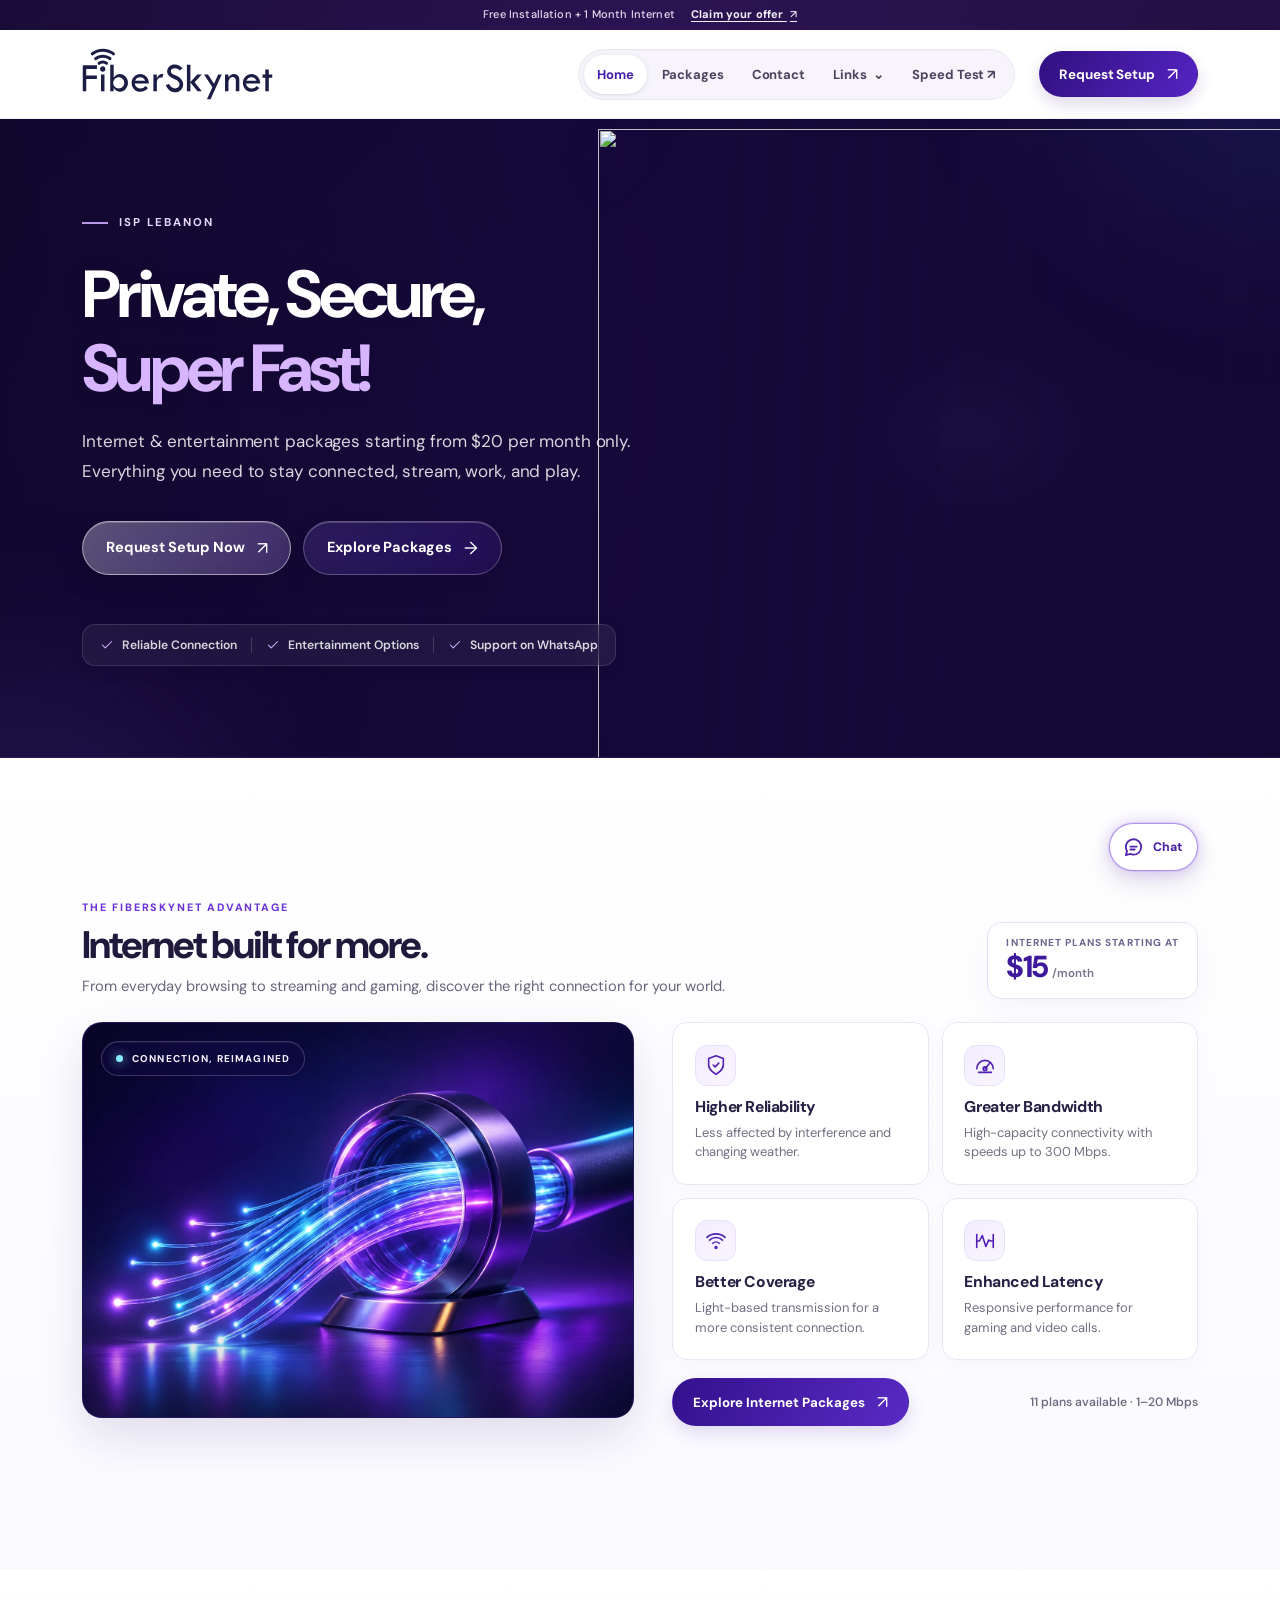
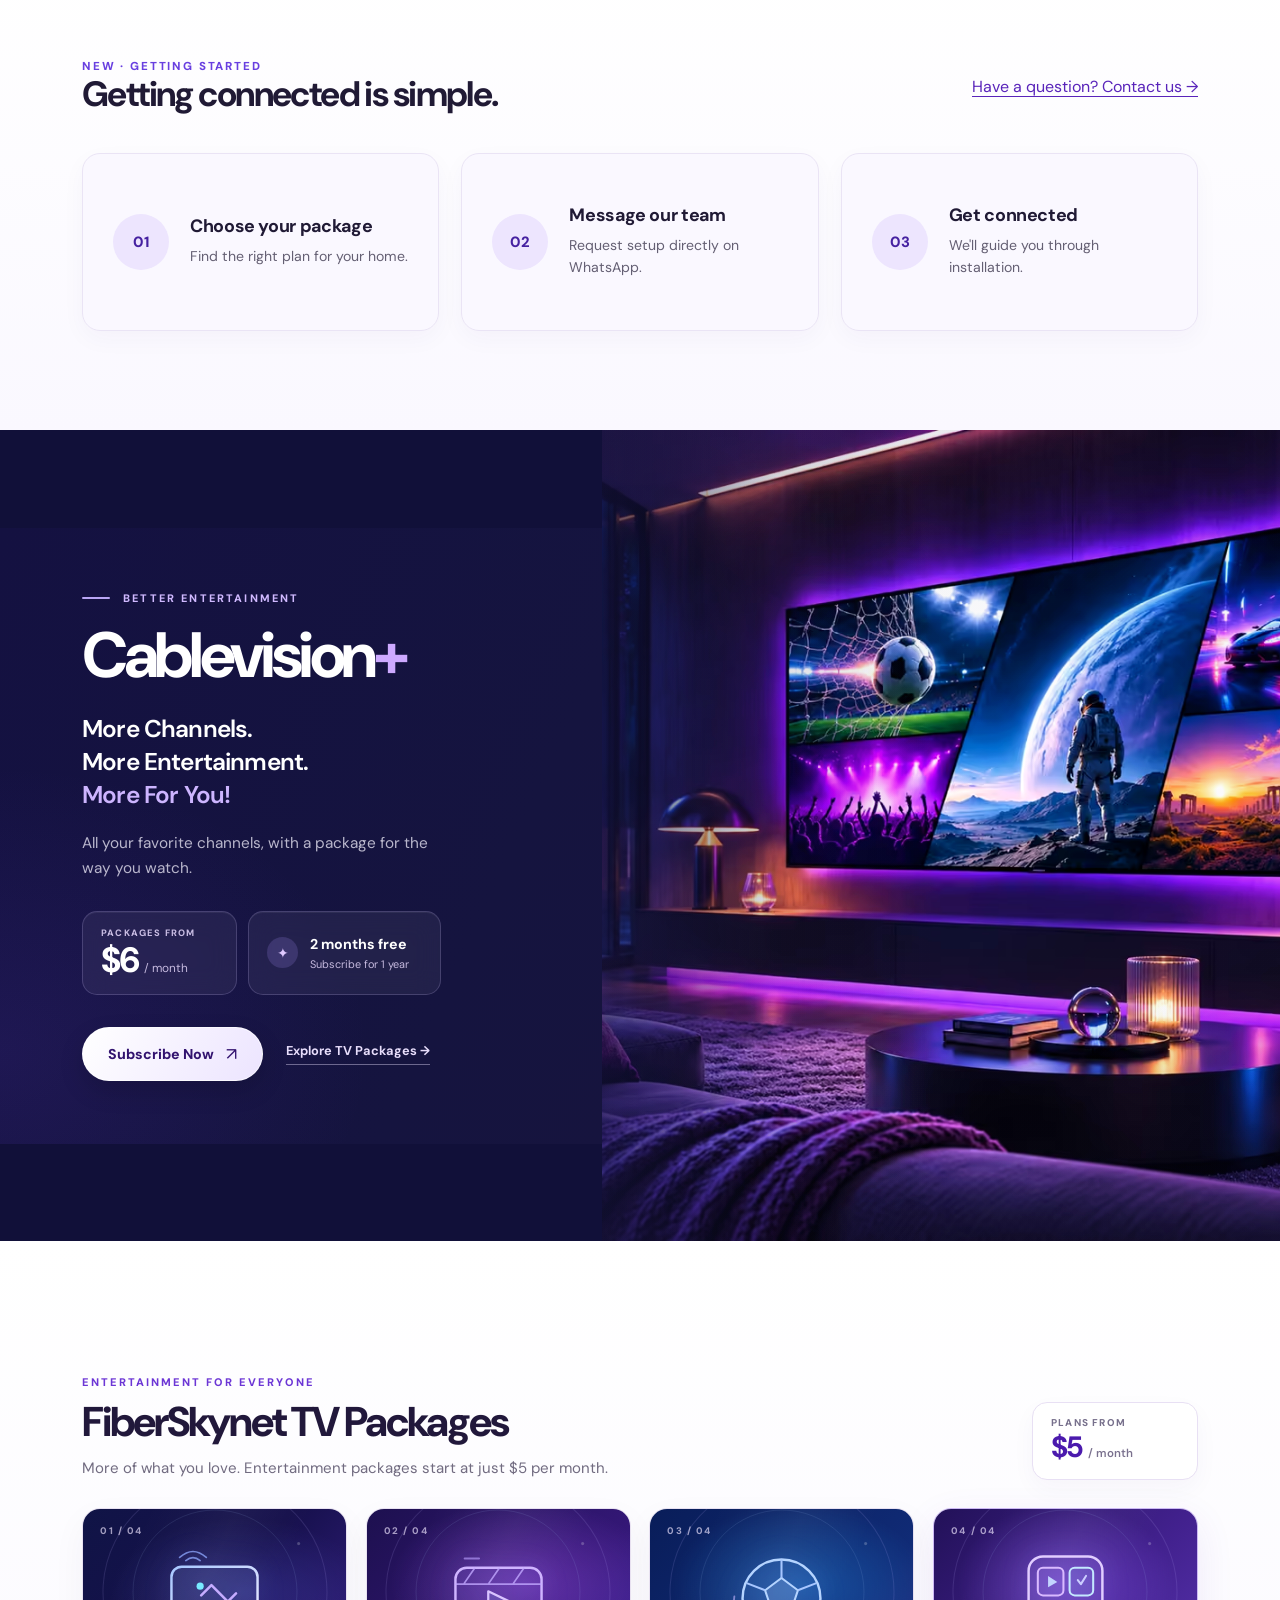
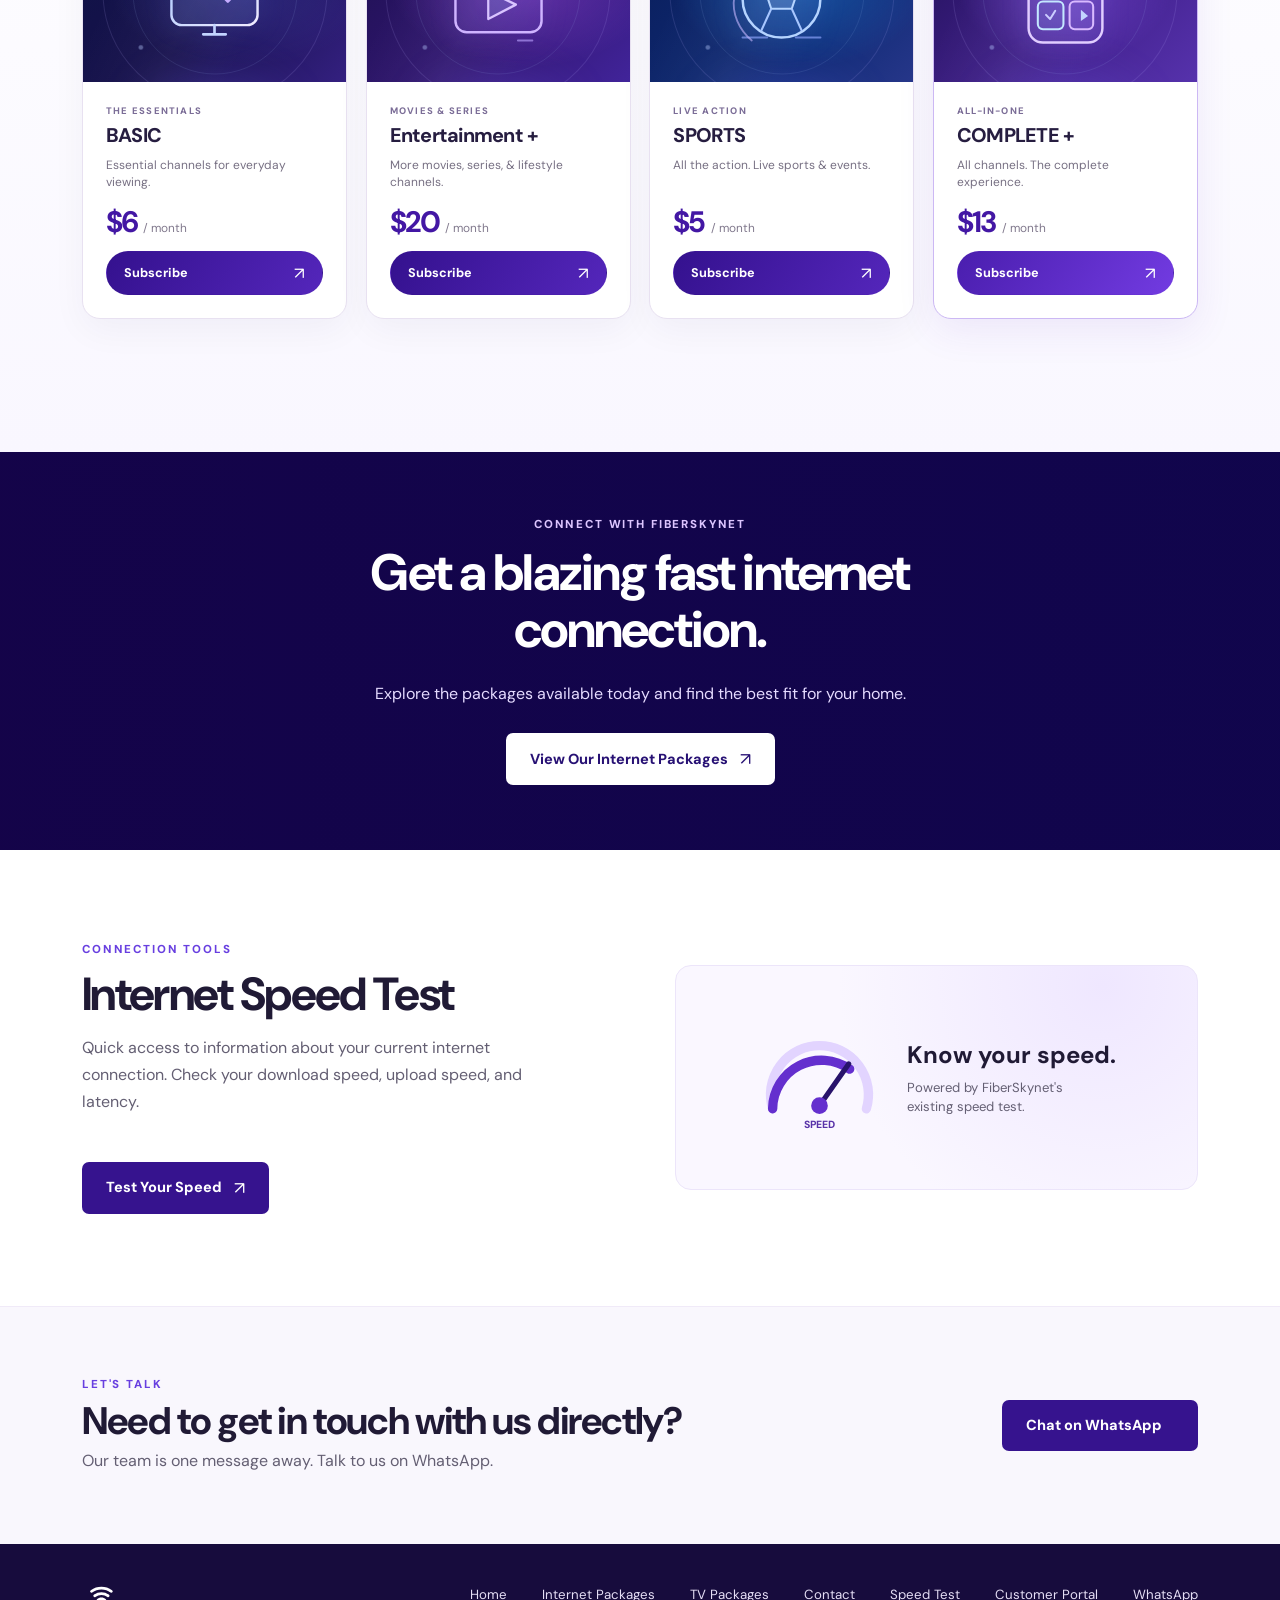
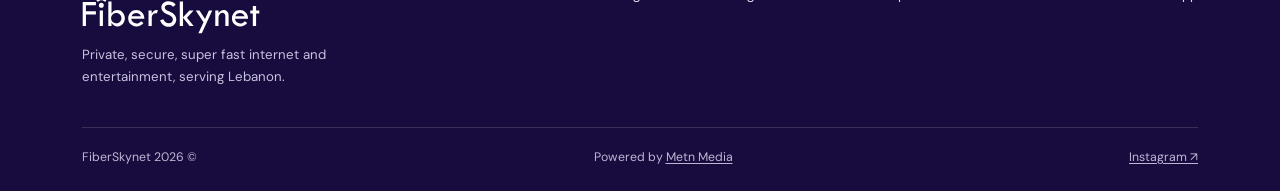
==== commit 6dfaccab: "Replace Cablevision image with exact generated cinematic home-theater artwork" ====
--- a/index.html
+++ b/index.html
@@ -50,7 +50,7 @@
     </div>
   </div>
   <div class="cablevision-image">
-    <img loading="lazy" src="./assets/cablevision-premium.jpg" alt="Premium violet-lit home theater with a large television and modern seating">
+    <img loading="lazy" src="./assets/cablevision-generated.avif" alt="Cinematic purple-lit home cinema showcasing sports, films, music and entertainment on a large television">
     <div class="cablevision-image-glow" aria-hidden="true"></div>
   </div>
 </section><section class="section tv-packages-premium" id="tv-packages" aria-labelledby="tv-packages-title">
--- a/refinements.css
+++ b/refinements.css
@@ -1264,3 +1264,17 @@
 @media(max-width:940px){
   .cablevision-premium .cablevision-image img{object-position:center 50%}
 }
+
+
+/* V23 — use the actual generated Cablevision+ artwork, not stock photography. */
+.cablevision-premium .cablevision-image img{
+  object-position:59% center;
+  filter:brightness(1.02) saturate(1.08) contrast(1.025);
+}
+.cablevision-premium .cablevision-image::after{
+  background:linear-gradient(90deg,rgba(21,20,62,.65) 0%,rgba(21,20,62,.10) 26%,transparent 49%),
+             linear-gradient(0deg,rgba(19,15,57,.11),transparent 38%,transparent 78%,rgba(17,16,55,.03));
+}
+@media(max-width:940px){
+  .cablevision-premium .cablevision-image img{object-position:61% center}
+}
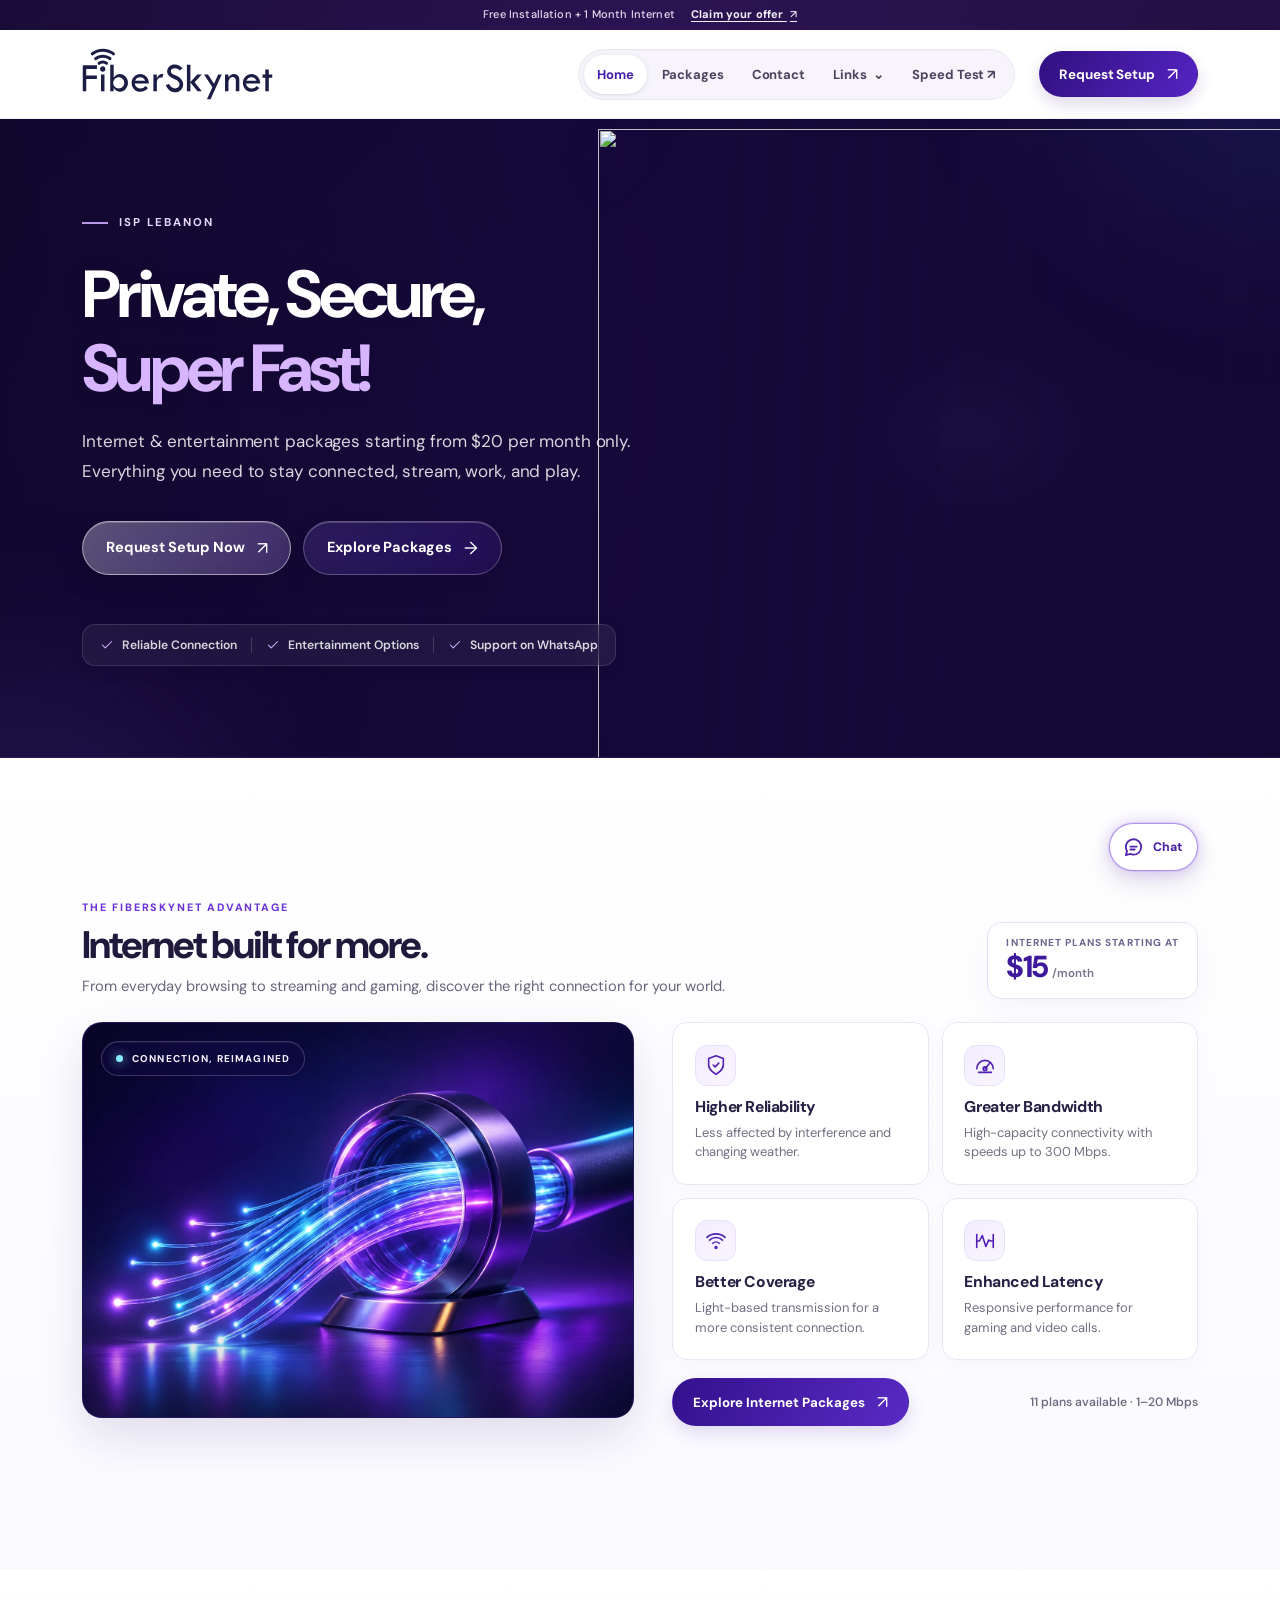
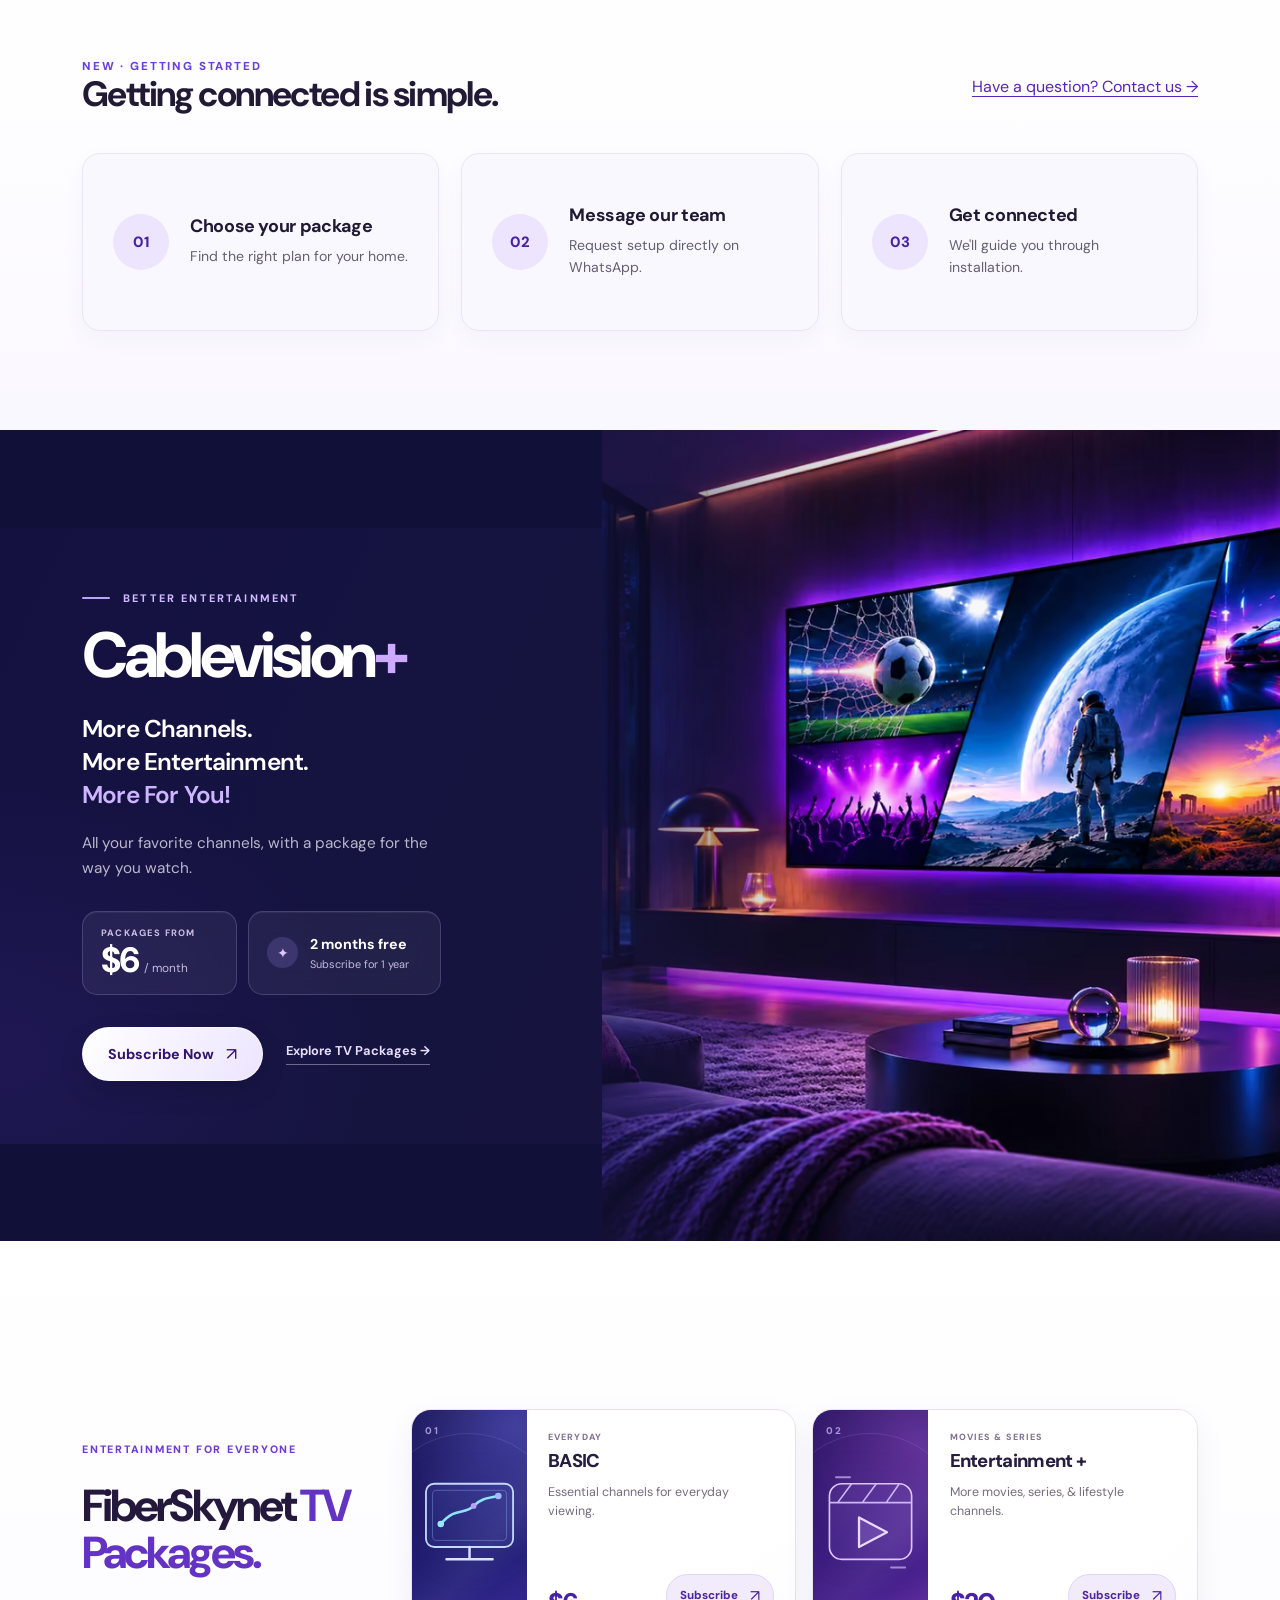
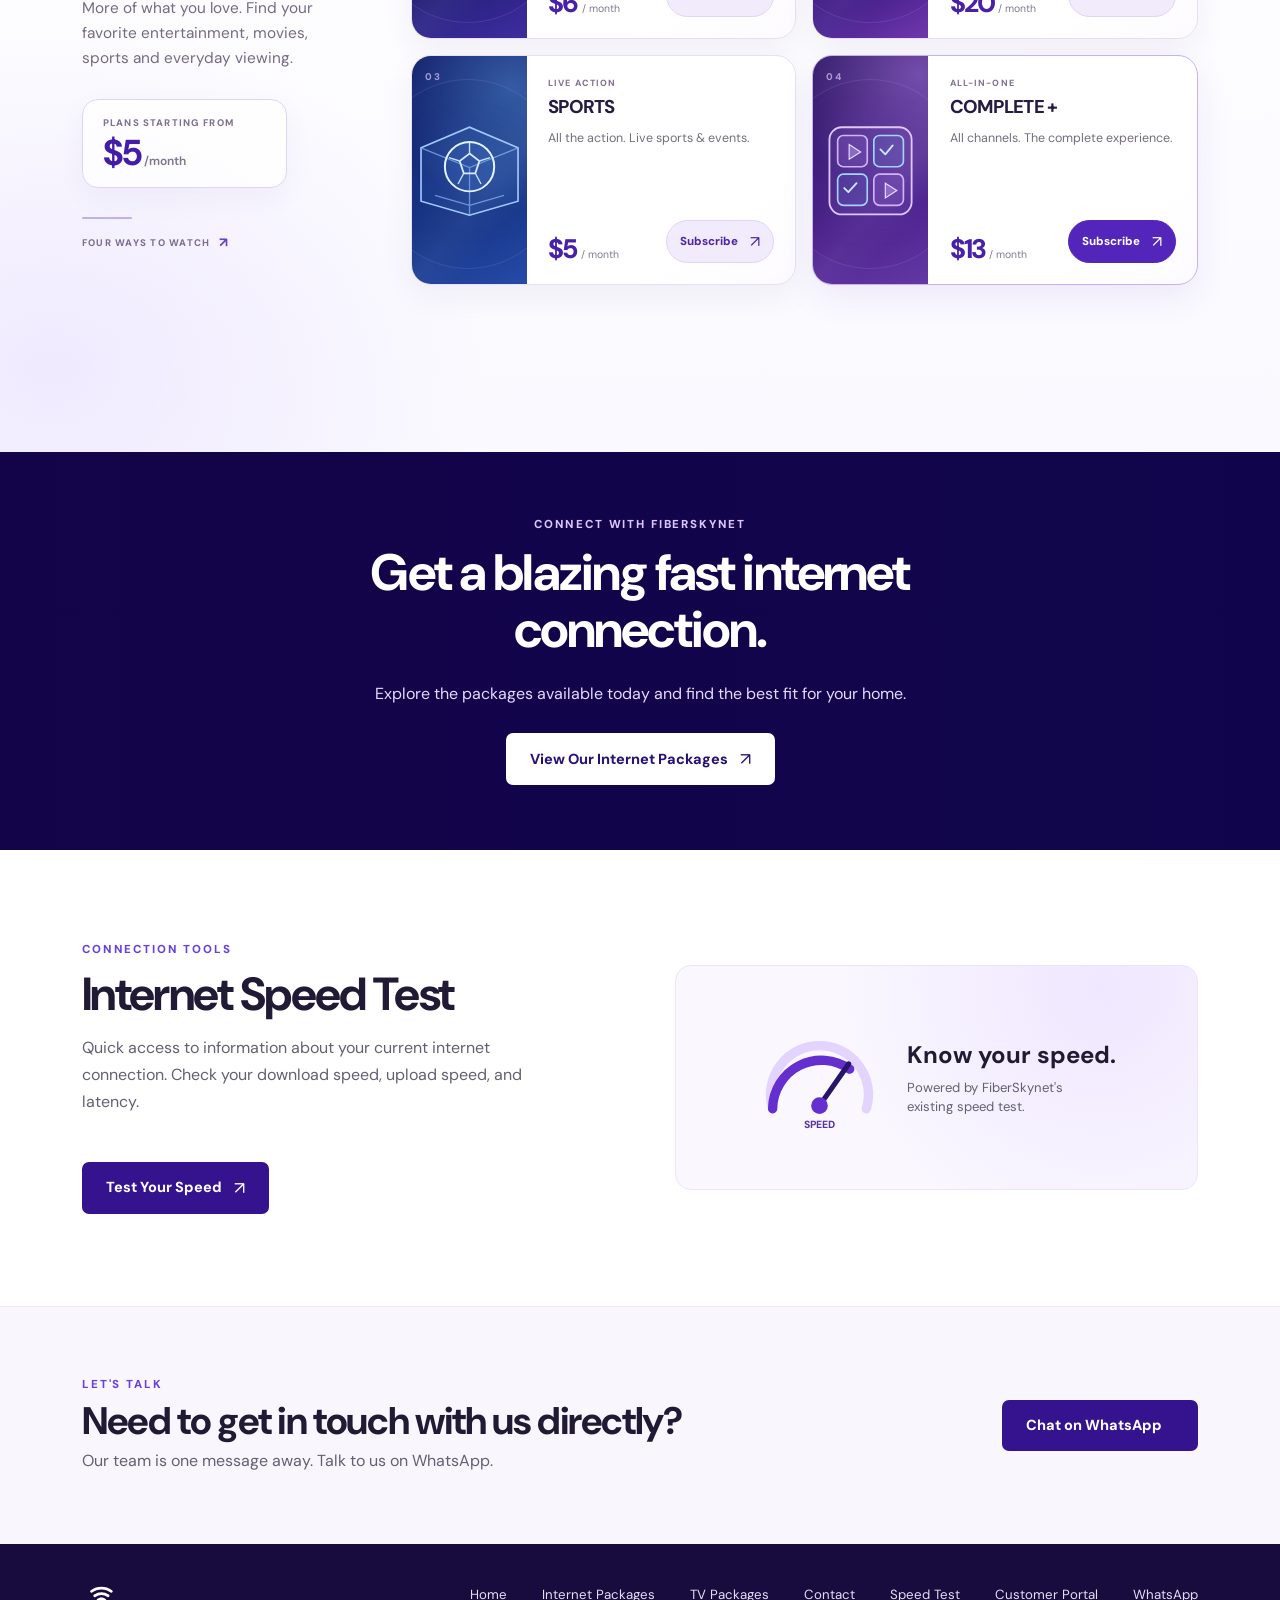
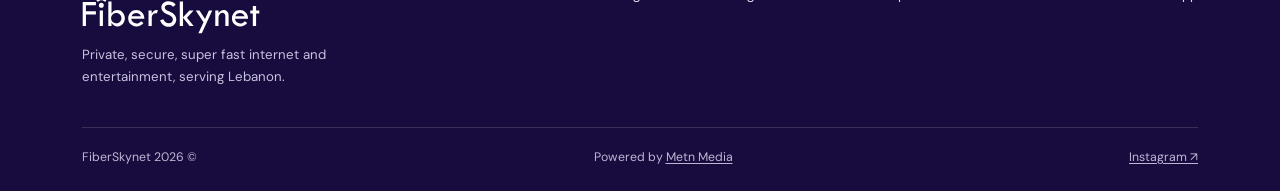
==== commit 37a47777: "Redesign TV Packages into editorial two-by-two premium offer cards" ====
--- a/index.html
+++ b/index.html
@@ -53,73 +53,53 @@
     <img loading="lazy" src="./assets/cablevision-generated.avif" alt="Cinematic purple-lit home cinema showcasing sports, films, music and entertainment on a large television">
     <div class="cablevision-image-glow" aria-hidden="true"></div>
   </div>
-</section><section class="section tv-packages-premium" id="tv-packages" aria-labelledby="tv-packages-title">
-  <div class="wrap tvp-wrap">
-    <header class="tvp-heading">
-      <div class="tvp-heading-copy">
-        <div class="eyebrow">ENTERTAINMENT FOR EVERYONE</div>
-        <h2 id="tv-packages-title">FiberSkynet TV Packages</h2>
-        <p>More of what you love. Entertainment packages start at just $5 per month.</p>
-      </div>
-      <div class="tvp-heading-accent" aria-label="Plans starting at 5 dollars per month"><span>PLANS FROM</span><strong>$5 <small>/ month</small></strong></div>
-    </header>
-    <div class="tvp-grid"><article class="tvp-card tvp-card--basic">
-  <div class="tvp-art" aria-hidden="true">
-    <span class="tvp-art-orbit tvp-art-orbit-a"></span><span class="tvp-art-orbit tvp-art-orbit-b"></span>
-    <span class="tvp-art-sheen"></span><span class="tvp-art-label">01 / 04</span>
-    <span class="tvp-symbol"><svg viewBox="0 0 120 120" role="presentation" focusable="false"><defs><linearGradient id="tvp-a" x1="0" x2="1" y1="0" y2="1"><stop stop-color="#a7c7ff"/><stop offset="1" stop-color="#f1ecff"/></linearGradient></defs><rect x="18" y="28" width="84" height="57" rx="10" fill="rgba(161,188,255,.10)" stroke="url(#tvp-a)" stroke-width="2.4"/><path d="M49 94h22M60 85v9" stroke="#c2d4ff" stroke-width="2.6" stroke-linecap="round"/><path d="m47 56 10-10 16 16 8-8" fill="none" stroke="#c5acff" stroke-width="2.5" stroke-linecap="round" stroke-linejoin="round"/><circle cx="46" cy="47" r="3.5" fill="#78eaff"/><path d="M26 19c9-8 17-8 26 0M32 22c5-4 9-4 14 0" fill="none" stroke="#8fa8ff" stroke-width="1.6" stroke-linecap="round" opacity=".76"/></svg></span>
-  </div>
-  <div class="tvp-card-body">
-    <div class="tvp-card-top"><div class="tvp-card-kicker">THE ESSENTIALS</div><h3>BASIC</h3></div>
+</section><section class="section tvx-section" id="tv-packages" aria-labelledby="tv-packages-title">
+  <div class="wrap tvx-layout">
+    <div class="tvx-intro">
+      <div class="eyebrow">ENTERTAINMENT FOR EVERYONE</div>
+      <h2 id="tv-packages-title">FiberSkynet <span>TV Packages.</span></h2>
+      <p>More of what you love. Find your favorite entertainment, movies, sports and everyday viewing.</p>
+      <div class="tvx-price-note"><span>PLANS STARTING FROM</span><strong>$5<small> /month</small></strong></div>
+      <div class="tvx-intro-divider" aria-hidden="true"></div>
+      <span class="tvx-intro-extra">FOUR WAYS TO WATCH <span aria-hidden="true">↗</span></span>
+    </div>
+    <div class="tvx-grid"><article class="tvx-card tvx-card--basic">
+  <div class="tvx-art" aria-hidden="true"><span class="tvx-art-number">01</span><span class="tvx-art-orbit"></span><span class="tvx-art-icon"><svg viewBox="0 0 140 150" fill="none" aria-hidden="true"><rect x="17" y="26" width="106" height="77" rx="10" stroke="#C5D9FF" stroke-width="2.2" fill="#7191DB" fill-opacity=".08"/><rect x="25" y="34" width="90" height="61" rx="5" stroke="#93B8FF" stroke-opacity=".45"/><path d="M70 103v13m-28 2h56" stroke="#D9E3FF" stroke-width="3" stroke-linecap="round"/><path d="M35 75c19-22 28-10 40-22 8-8 13-9 30-12" stroke="#8EE3FF" stroke-width="3.2" stroke-linecap="round"/><circle cx="35" cy="75" r="4" fill="#95E9FF"/><circle cx="75" cy="53" r="3.5" fill="#BD9DFF"/><circle cx="105" cy="41" r="4" fill="#A3B9FF"/></svg></span></div>
+  <div class="tvx-card-main">
+    <div class="tvx-card-title"><span>EVERYDAY</span><h3>BASIC</h3></div>
     <p>Essential channels for everyday viewing.</p>
-    <div class="tvp-card-footer">
-      <div class="tvp-card-price"><strong>$6</strong><span>/ month</span></div>
-      <a class="tvp-subscribe" href="https://wa.link/loa4gw" target="_blank" rel="noopener noreferrer" aria-label="Subscribe to BASIC">Subscribe <span aria-hidden="true">↗</span></a>
+    <div class="tvx-card-bottom"><div class="tvx-card-price"><strong>$6</strong><small>/ month</small></div>
+      <a class="tvx-card-link" href="https://wa.link/loa4gw" target="_blank" rel="noopener noreferrer" aria-label="Subscribe to BASIC">Subscribe <span aria-hidden="true">↗</span></a>
     </div>
   </div>
 </article>
-<article class="tvp-card tvp-card--ent">
-  <div class="tvp-art" aria-hidden="true">
-    <span class="tvp-art-orbit tvp-art-orbit-a"></span><span class="tvp-art-orbit tvp-art-orbit-b"></span>
-    <span class="tvp-art-sheen"></span><span class="tvp-art-label">02 / 04</span>
-    <span class="tvp-symbol"><svg viewBox="0 0 120 120" role="presentation" focusable="false"><rect x="18" y="29" width="84" height="63" rx="11" fill="rgba(170,116,255,.08)" stroke="#cfb4ff" stroke-width="2.4"/><path d="M18 45h84M37 29l-11 16m35-16L50 45m35-16L74 45" stroke="#c2a8ff" stroke-width="1.7" opacity=".8"/><path d="m50 52 27 13-27 14Z" fill="rgba(166,216,255,.13)" stroke="#d9c4ff" stroke-width="2.2" stroke-linejoin="round"/><path d="M27 20h14M79 100h14" stroke="#b094f4" stroke-linecap="round" stroke-width="2" opacity=".7"/></svg></span>
-  </div>
-  <div class="tvp-card-body">
-    <div class="tvp-card-top"><div class="tvp-card-kicker">MOVIES & SERIES</div><h3>Entertainment +</h3></div>
+<article class="tvx-card tvx-card--ent">
+  <div class="tvx-art" aria-hidden="true"><span class="tvx-art-number">02</span><span class="tvx-art-orbit"></span><span class="tvx-art-icon"><svg viewBox="0 0 140 150" fill="none" aria-hidden="true"><rect x="20" y="26" width="100" height="92" rx="15" stroke="#DFC4FF" stroke-width="2" fill="#C69CFF" fill-opacity=".08"/><path d="M20 49h100M47 26 30 49m47-23L60 49m45-23L89 49" stroke="#CBB6FA" stroke-width="2"/><path d="M56 67 90 85 56 103V67Z" stroke="#E9D9FF" stroke-width="2.8" fill="#C7A8FF" fill-opacity=".18" stroke-linejoin="round"/><path d="M28 18h17m50 110h17" stroke="#D8C1FF" stroke-width="2.5" stroke-linecap="round" opacity=".65"/></svg></span></div>
+  <div class="tvx-card-main">
+    <div class="tvx-card-title"><span>MOVIES & SERIES</span><h3>Entertainment +</h3></div>
     <p>More movies, series, &amp; lifestyle channels.</p>
-    <div class="tvp-card-footer">
-      <div class="tvp-card-price"><strong>$20</strong><span>/ month</span></div>
-      <a class="tvp-subscribe" href="https://wa.link/loa4gw" target="_blank" rel="noopener noreferrer" aria-label="Subscribe to Entertainment +">Subscribe <span aria-hidden="true">↗</span></a>
+    <div class="tvx-card-bottom"><div class="tvx-card-price"><strong>$20</strong><small>/ month</small></div>
+      <a class="tvx-card-link" href="https://wa.link/loa4gw" target="_blank" rel="noopener noreferrer" aria-label="Subscribe to Entertainment +">Subscribe <span aria-hidden="true">↗</span></a>
     </div>
   </div>
 </article>
-<article class="tvp-card tvp-card--sports">
-  <div class="tvp-art" aria-hidden="true">
-    <span class="tvp-art-orbit tvp-art-orbit-a"></span><span class="tvp-art-orbit tvp-art-orbit-b"></span>
-    <span class="tvp-art-sheen"></span><span class="tvp-art-label">03 / 04</span>
-    <span class="tvp-symbol"><svg viewBox="0 0 120 120" role="presentation" focusable="false"><circle cx="60" cy="59" r="38" fill="rgba(89,164,255,.08)" stroke="#b5d4ff" stroke-width="2.4"/><path d="m60 39 16 12-6 18H50l-6-18 16-12Z" fill="rgba(183,209,255,.19)" stroke="#b5d4ff" stroke-width="2"/><path d="M60 39V21M44 51 26 44m50 7 18-7M50 69 40 91m30-22 10 22" stroke="#a7c6ff" stroke-width="2"/><path d="M22 97h24M74 97h24" stroke="#93aaff" stroke-width="2" stroke-linecap="round" opacity=".65"/><path d="M14 57c-3 17 5 33 17 43" fill="none" stroke="#c6b8ff" stroke-width="1.8" stroke-linecap="round" opacity=".6"/></svg></span>
-  </div>
-  <div class="tvp-card-body">
-    <div class="tvp-card-top"><div class="tvp-card-kicker">LIVE ACTION</div><h3>SPORTS</h3></div>
+<article class="tvx-card tvx-card--sports">
+  <div class="tvx-art" aria-hidden="true"><span class="tvx-art-number">03</span><span class="tvx-art-orbit"></span><span class="tvx-art-icon"><svg viewBox="0 0 140 150" fill="none" aria-hidden="true"><path d="M11 48 70 23l59 25v65l-59 17-59-17V48Z" stroke="#A2C9FF" stroke-width="2" fill="#529FE7" fill-opacity=".08"/><path d="m11 48 59 24 59-24M70 72v58M28 106l42 12 42-12" stroke="#93C2FF" stroke-width="1.6" opacity=".65"/><circle cx="70" cy="71" r="30" stroke="#E3F3FF" stroke-width="2.4" fill="#4D84DF" fill-opacity=".15"/><path d="m70 55 12 9-5 15H63l-5-15 12-9Z" stroke="#D9E9FF" stroke-width="2.2"/><path d="M70 55V41M58 64l-13-4m37 4 13-4M63 79l-7 13m21-13 7 13" stroke="#C8E1FF" stroke-width="1.7"/></svg></span></div>
+  <div class="tvx-card-main">
+    <div class="tvx-card-title"><span>LIVE ACTION</span><h3>SPORTS</h3></div>
     <p>All the action. Live sports &amp; events.</p>
-    <div class="tvp-card-footer">
-      <div class="tvp-card-price"><strong>$5</strong><span>/ month</span></div>
-      <a class="tvp-subscribe" href="https://wa.link/loa4gw" target="_blank" rel="noopener noreferrer" aria-label="Subscribe to SPORTS">Subscribe <span aria-hidden="true">↗</span></a>
+    <div class="tvx-card-bottom"><div class="tvx-card-price"><strong>$5</strong><small>/ month</small></div>
+      <a class="tvx-card-link" href="https://wa.link/loa4gw" target="_blank" rel="noopener noreferrer" aria-label="Subscribe to SPORTS">Subscribe <span aria-hidden="true">↗</span></a>
     </div>
   </div>
 </article>
-<article class="tvp-card tvp-card--complete">
-  <div class="tvp-art" aria-hidden="true">
-    <span class="tvp-art-orbit tvp-art-orbit-a"></span><span class="tvp-art-orbit tvp-art-orbit-b"></span>
-    <span class="tvp-art-sheen"></span><span class="tvp-art-label">04 / 04</span>
-    <span class="tvp-symbol"><svg viewBox="0 0 120 120" role="presentation" focusable="false"><rect x="24" y="18" width="72" height="84" rx="14" fill="rgba(182,151,255,.09)" stroke="#e1cdff" stroke-width="2.4"/><rect x="33" y="29" width="25" height="27" rx="5" stroke="#d9baff" stroke-width="2" fill="rgba(180,138,255,.12)"/><rect x="64" y="29" width="23" height="27" rx="5" stroke="#c4e8ff" stroke-width="2" fill="rgba(133,204,255,.09)"/><rect x="33" y="62" width="25" height="27" rx="5" stroke="#c4e8ff" stroke-width="2" fill="rgba(133,204,255,.09)"/><rect x="64" y="62" width="23" height="27" rx="5" stroke="#d9baff" stroke-width="2" fill="rgba(180,138,255,.12)"/><path d="m43 37 9 6-9 5Zm32 33 7 6-7 5Z" fill="#c4d5ff"/><path d="m72 41 3 4 5-8M41 75l4 4 5-8" fill="none" stroke="#cbcdff" stroke-width="2" stroke-linecap="round" stroke-linejoin="round"/></svg></span>
-  </div>
-  <div class="tvp-card-body">
-    <div class="tvp-card-top"><div class="tvp-card-kicker">ALL-IN-ONE</div><h3>COMPLETE +</h3></div>
+<article class="tvx-card tvx-card--complete">
+  <div class="tvx-art" aria-hidden="true"><span class="tvx-art-number">04</span><span class="tvx-art-orbit"></span><span class="tvx-art-icon"><svg viewBox="0 0 140 150" fill="none" aria-hidden="true"><rect x="20" y="23" width="100" height="106" rx="15" stroke="#E0C7FF" stroke-width="2.2" fill="#C29BFF" fill-opacity=".07"/><rect x="30" y="33" width="36" height="38" rx="7" stroke="#D3B3FC" stroke-width="2" fill="#B88AFF" fill-opacity=".13"/><rect x="74" y="33" width="36" height="38" rx="7" stroke="#A4D4FF" stroke-width="2" fill="#70B7FF" fill-opacity=".10"/><rect x="30" y="80" width="36" height="38" rx="7" stroke="#A4D4FF" stroke-width="2" fill="#70B7FF" fill-opacity=".10"/><rect x="74" y="80" width="36" height="38" rx="7" stroke="#D3B3FC" stroke-width="2" fill="#B88AFF" fill-opacity=".13"/><path d="m44 44 14 9-14 9V44Zm44 47 14 9-14 9V91Z" stroke="#E8DDFF" stroke-width="1.4" fill="#D6C3FF" fill-opacity=".33"/><path d="m82 50 6 6 9-11M38 97l5 5 10-11" stroke="#CFE9FF" stroke-width="2.2" stroke-linecap="round" stroke-linejoin="round"/></svg></span></div>
+  <div class="tvx-card-main">
+    <div class="tvx-card-title"><span>ALL-IN-ONE</span><h3>COMPLETE +</h3></div>
     <p>All channels. The complete experience.</p>
-    <div class="tvp-card-footer">
-      <div class="tvp-card-price"><strong>$13</strong><span>/ month</span></div>
-      <a class="tvp-subscribe" href="https://wa.link/loa4gw" target="_blank" rel="noopener noreferrer" aria-label="Subscribe to COMPLETE +">Subscribe <span aria-hidden="true">↗</span></a>
+    <div class="tvx-card-bottom"><div class="tvx-card-price"><strong>$13</strong><small>/ month</small></div>
+      <a class="tvx-card-link" href="https://wa.link/loa4gw" target="_blank" rel="noopener noreferrer" aria-label="Subscribe to COMPLETE +">Subscribe <span aria-hidden="true">↗</span></a>
     </div>
   </div>
 </article></div>
--- a/refinements.css
+++ b/refinements.css
@@ -880,182 +880,166 @@
 
 
 
-/* V13 — one-screen premium TV packages section: scalable illustrated artwork,
-   restrained purple-blue gloss, full viewport on spacious desktops. */
-.tv-packages-premium.section {
-  --tvp-ink:#21183b;
-  padding:clamp(32px,4.9vh,60px) 0;
-  background:linear-gradient(180deg,#fff 0%,#f9f7ff 100%);
+
+/* V24 — editorial TV Packages: designed two-by-two, horizontal offer cards.
+   One desktop viewport; graceful natural mobile scroll; original plans preserved. */
+.tvx-section.section {
+  background:
+    radial-gradient(ellipse 45% 55% at 4% 89%,rgba(218,204,253,.35),transparent 75%),
+    linear-gradient(180deg,#fff 0%,#faf9ff 100%);
   border:0;
+  padding:clamp(37px,5vh,63px) 0;
   isolation:isolate;
 }
-.tvp-wrap{width:100%;position:relative;}
-.tvp-heading {
-  display:flex;justify-content:space-between;align-items:flex-end;
-  gap:22px;margin-bottom:clamp(21px,3.1vh,37px);
-}
-.tvp-heading-copy{max-width:825px;min-width:0}
-.tvp-heading .eyebrow {
-  color:#6c36d5;font-size:.69rem;letter-spacing:.18em;margin-bottom:11px;
-}
-.tvp-heading h2{
-  color:var(--tvp-ink);font-size:clamp(2.06rem,3.25vw,3.15rem);
-  font-weight:760;letter-spacing:-.05em;line-height:1.08;
-  margin:0 0 12px;
-}
-.tvp-heading p{
-  margin:0;color:#716b80;line-height:1.55;font-size:.94rem;
-}
-.tvp-heading-accent{
-  display:flex;flex-direction:column;justify-content:center;
-  flex:none;min-width:166px;padding:13px 18px;
-  background:#fff;border:1px solid #e8e0f4;border-radius:15px;
-  box-shadow:0 9px 24px rgba(48,16,115,.035);
-}
-.tvp-heading-accent>span{
-  color:#77708c;letter-spacing:.12em;font-size:.62rem;font-weight:800;
-}
-.tvp-heading-accent strong{
-  color:#4b1aad;letter-spacing:-.055em;font-size:1.84rem;line-height:1.27;
-}
-.tvp-heading-accent small{font-size:.72rem;color:#7a718e;letter-spacing:0;font-weight:580}
-.tvp-grid{display:grid;grid-template-columns:repeat(4,minmax(0,1fr));gap:clamp(12px,1.45vw,20px);}
-.tvp-card{
-  min-width:0;display:flex;flex-direction:column;overflow:hidden;
-  border:1px solid #e8e1f1;border-radius:18px;background:#fff;
-  box-shadow:0 12px 35px rgba(29,13,75,.045);
-  transition:transform .28s ease,box-shadow .28s ease,border-color .28s ease;
-}
-.tvp-card:hover{transform:translateY(-4px);box-shadow:0 21px 44px rgba(44,23,108,.10);border-color:#d3c5ed}
-.tvp-card--complete{border-color:#ccb8f4;box-shadow:0 12px 38px rgba(92,44,184,.085);}
-.tvp-art{
-  height:clamp(138px,19.2vh,195px);min-height:132px;position:relative;
-  overflow:hidden;display:grid;place-items:center;
-  background:radial-gradient(ellipse at 60% 48%,rgba(82,88,207,.31),transparent 58%),
-    linear-gradient(130deg,#101446 0%,#16104c 52%,#342080 100%);
-}
-.tvp-card--ent .tvp-art{background:radial-gradient(ellipse at 60% 43%,rgba(167,88,244,.42),transparent 60%),linear-gradient(135deg,#1d104f,#331775 62%,#41249a)}
-.tvp-card--sports .tvp-art{background:radial-gradient(ellipse at 57% 44%,rgba(37,138,224,.43),transparent 60%),linear-gradient(135deg,#091d59,#102b76 68%,#263689)}
-.tvp-card--complete .tvp-art{background:radial-gradient(ellipse at 50% 43%,rgba(146,93,245,.48),transparent 58%),linear-gradient(135deg,#221158,#42218e 60%,#5632ac)}
-.tvp-art:before{
-  content:"";position:absolute;inset:0;
-  background:radial-gradient(circle at 82% 20%,rgba(255,255,255,.22) 0 1px,transparent 2px),
-  radial-gradient(circle at 22% 80%,rgba(183,204,255,.4) 0 1.5px,transparent 3px),
-  linear-gradient(116deg,transparent 19%,rgba(255,255,255,.045) 45%,transparent 66%);
-  pointer-events:none;
-}
-.tvp-art-orbit{position:absolute;border-radius:50%;pointer-events:none;border:1px solid rgba(177,159,255,.20);}
-.tvp-art-orbit-a{width:225px;height:225px;left:50%;top:48%;transform:translate(-50%,-50%) rotate(-18deg);border-color:rgba(187,179,255,.14)}
-.tvp-art-orbit-b{width:165px;height:165px;left:50%;top:48%;transform:translate(-50%,-50%);border-color:rgba(170,209,255,.11)}
-.tvp-art-sheen{
-  position:absolute;width:75%;height:70%;bottom:-53%;left:12%;
-  border-radius:50%;background:radial-gradient(ellipse,rgba(124,112,255,.28),transparent 70%);
-  filter:blur(16px);pointer-events:none;
-}
-.tvp-art-label{
-  position:absolute;z-index:2;top:15px;left:17px;
-  font-size:.60rem;font-weight:750;letter-spacing:.16em;color:rgba(240,231,255,.66);
-}
-.tvp-symbol{
-  width:123px;height:123px;position:relative;z-index:1;
-  filter:drop-shadow(0 0 13px rgba(138,150,255,.24));
-  transform:translateY(4px);transition:transform .35s ease,filter .35s ease;
-}
-.tvp-symbol svg{display:block;width:100%;height:100%;}
-.tvp-card:hover .tvp-symbol{
-  transform:translateY(0) scale(1.045);
-  filter:drop-shadow(0 0 20px rgba(174,163,255,.37));
-}
-.tvp-card-body{
-  padding:clamp(16px,1.8vw,23px);flex:1;display:flex;flex-direction:column;
-  min-height:220px;
-}
-.tvp-card-kicker{color:#7b6d97;font-size:.59rem;letter-spacing:.13em;font-weight:800;margin-bottom:7px;}
-.tvp-card h3{
-  font-size:clamp(1.11rem,1.55vw,1.38rem);
-  letter-spacing:-.038em;line-height:1.15;color:#261d40;
-  margin:0;font-weight:760;
-}
-.tvp-card-body>p{
-  color:#777083;line-height:1.47;font-size:clamp(.75rem,.86vw,.85rem);
-  margin:10px 0 16px;
-}
-.tvp-card-footer{margin-top:auto;display:flex;flex-direction:column;gap:13px}
-.tvp-card-price{display:flex;gap:6px;align-items:baseline;}
-.tvp-card-price strong{
-  color:#4317a4;font-size:clamp(1.85rem,2.24vw,2.2rem);
-  line-height:1;letter-spacing:-.06em;
-}
-.tvp-card-price span{color:#81798d;font-size:.74rem;}
-.tvp-subscribe{
-  background:linear-gradient(122deg,#34118e,#5426bb);
-  color:#fff!important;border:1px solid transparent;border-radius:999px;
-  display:flex;align-items:center;justify-content:space-between;
-  min-height:42px;padding:10px 17px;font-size:.79rem;
-  font-weight:740;transition:background .2s ease,transform .2s ease;
-}
-.tvp-card--complete .tvp-subscribe{background:linear-gradient(123deg,#4a1eae,#723be1)}
-.tvp-subscribe:hover{transform:translateY(-1px);background:linear-gradient(120deg,#5022b9,#7540da)}
-.tvp-subscribe span{font-size:1.05rem;font-weight:400}
+.tvx-layout{
+  display:grid;
+  grid-template-columns:minmax(255px,.79fr) minmax(0,2.25fr);
+  align-items:center;
+  gap:clamp(31px,4.1vw,70px);
+}
+.tvx-intro{position:relative;align-self:center;max-width:360px;}
+.tvx-intro .eyebrow{
+  color:#6d3ad5;font-size:.67rem;letter-spacing:.165em;
+  margin-bottom:clamp(19px,3vh,29px);
+}
+.tvx-intro h2{
+  font-size:clamp(2.5rem,3.5vw,3.85rem);
+  line-height:1.055;letter-spacing:-.065em;
+  font-weight:765;margin:0 0 18px;color:#24183c;
+}
+.tvx-intro h2 span{color:#6333c4}
+.tvx-intro>p{color:#746b82;line-height:1.64;max-width:335px;font-size:.96rem;margin:0 0 28px}
+.tvx-price-note{
+  display:flex;flex-direction:column;gap:6px;
+  border:1px solid #dfd4f3;border-radius:16px;
+  background:rgba(255,255,255,.80);
+  box-shadow:0 10px 30px rgba(43,14,110,.045);
+  padding:16px 20px;width:max-content;min-width:205px;
+}
+.tvx-price-note>span{font-size:.6rem;letter-spacing:.12em;font-weight:800;color:#80728e}
+.tvx-price-note strong{font-size:2.25rem;line-height:1;letter-spacing:-.06em;color:#431da5}
+.tvx-price-note small{font-size:.75rem;color:#7d748b;font-weight:600;letter-spacing:0}
+.tvx-intro-divider{width:50px;height:2px;background:#a88bec;opacity:.65;border-radius:4px;margin:29px 0 15px}
+.tvx-intro-extra{display:flex;align-items:center;gap:9px;color:#7b6d91;font-size:.6rem;font-weight:760;letter-spacing:.13em}
+.tvx-intro-extra>span{color:#6940c2;font-size:.85rem}
+.tvx-grid{display:grid;grid-template-columns:repeat(2,minmax(0,1fr));gap:16px;min-width:0}
+.tvx-card{
+  position:relative;overflow:hidden;min-width:0;
+  display:grid;grid-template-columns:minmax(105px,30%) minmax(0,1fr);
+  border:1px solid #e8e0f1;border-radius:20px;
+  background:linear-gradient(145deg,#fff,#fff 77%,#fcfaff);
+  box-shadow:0 11px 32px rgba(35,14,88,.055);
+  min-height:230px;
+  transition:transform .26s ease,border-color .26s ease,box-shadow .26s ease;
+}
+.tvx-card:hover{transform:translateY(-3px);border-color:#cebaf0;box-shadow:0 20px 43px rgba(48,18,122,.115)}
+.tvx-card--complete{border-color:#c7b1f1;box-shadow:0 13px 34px rgba(80,34,174,.08)}
+.tvx-art{
+  position:relative;overflow:hidden;isolation:isolate;display:flex;align-items:center;justify-content:center;
+  background:
+    radial-gradient(circle at 90% 7%,rgba(116,115,240,.43),transparent 55%),
+    linear-gradient(155deg,#15104e,#242078 66%,#3b2a9c);
+}
+.tvx-card--ent .tvx-art{background:radial-gradient(circle at 90% 15%,rgba(218,117,249,.28),transparent 58%),linear-gradient(150deg,#24105d,#47218d 75%,#7035ab)}
+.tvx-card--sports .tvx-art{background:radial-gradient(circle at 87% 14%,rgba(113,194,255,.33),transparent 55%),linear-gradient(153deg,#111b65,#183789 68%,#2449a6)}
+.tvx-card--complete .tvx-art{background:radial-gradient(circle at 92% 8%,rgba(204,151,255,.4),transparent 55%),linear-gradient(155deg,#2b155f,#4e238e 68%,#6136a3)}
+.tvx-art::after{content:"";position:absolute;inset:0;background:linear-gradient(130deg,transparent 45%,rgba(255,255,255,.045) 62%,transparent 76%);pointer-events:none}
+.tvx-art-number{
+  position:absolute;left:13px;top:14px;
+  font-size:.61rem;letter-spacing:.17em;color:#d9c9ff;opacity:.7;font-weight:800;
+}
+.tvx-art-orbit{
+  position:absolute;width:190px;height:190px;border:1px solid rgba(190,183,255,.15);
+  border-radius:50%;left:49%;top:52%;transform:translate(-50%,-50%);
+  box-shadow:0 0 0 37px rgba(140,141,249,.025);
+}
+.tvx-art-icon{
+  width:116px;height:132px;position:relative;z-index:2;
+  filter:drop-shadow(0 0 17px rgba(140,149,255,.24));
+  transition:transform .28s ease,filter .28s ease;
+}
+.tvx-card:hover .tvx-art-icon{transform:translateY(-3px) scale(1.055);filter:drop-shadow(0 0 22px rgba(172,156,255,.36))}
+.tvx-art-icon svg{width:100%;height:100%;display:block}
+.tvx-card-main{display:flex;flex-direction:column;min-width:0;padding:clamp(15px,1.65vw,22px)}
+.tvx-card-title>span{color:#827393;font-size:.56rem;font-weight:800;letter-spacing:.125em;display:block;margin-bottom:8px}
+.tvx-card h3{font-size:clamp(1.12rem,1.45vw,1.35rem);letter-spacing:-.038em;color:#261c42;font-weight:770;line-height:1.15;margin:0}
+.tvx-card-main>p{font-size:.78rem;line-height:1.50;color:#746d7d;margin:11px 0 13px}
+.tvx-card-bottom{display:flex;align-items:end;justify-content:space-between;gap:10px;margin-top:auto;flex-wrap:wrap}
+.tvx-card-price{display:flex;align-items:baseline;gap:4px}
+.tvx-card-price strong{color:#4821a8;font-size:clamp(1.65rem,2.1vw,2rem);line-height:1;font-weight:800;letter-spacing:-.065em}
+.tvx-card-price small{color:#81798b;font-size:.65rem;white-space:nowrap}
+.tvx-card-link{
+  display:inline-flex;align-items:center;justify-content:center;gap:12px;white-space:nowrap;
+  background:#f1ebfc;border:1px solid #e0d5f5;color:#4e259e!important;
+  border-radius:999px;padding:10px 13px;min-height:36px;
+  font-size:.72rem;font-weight:780;
+  transition:background .2s ease,transform .2s ease;
+}
+.tvx-card-link:hover{background:#e8dcff;transform:translateY(-1px)}
+.tvx-card-link span{font-size:1rem;font-weight:400}
+.tvx-card--complete .tvx-card-link{background:#5325ba;border-color:#5325ba;color:#fff!important}
+.tvx-card--complete .tvx-card-link:hover{background:#6936d2}
 @media(min-width:981px) and (min-height:660px){
-  .tv-packages-premium.section{
-    height:calc(100vh - 89px);
-    height:calc(100svh - 89px);
-    min-height:0;
-    display:flex;align-items:center;
-    overflow:hidden;
-  }
-}
-@media(max-width:1150px) and (min-width:981px){
-  .tvp-art{height:clamp(131px,17vh,166px)}
-  .tvp-card-body{padding:16px;min-height:207px}
-  .tvp-symbol{width:110px;height:110px}
+  .tvx-section.section{
+    height:calc(100vh - 89px);height:calc(100svh - 89px);
+    min-height:0;display:flex;align-items:center;
+  }
+  .tvx-layout{width:100%}
+}
+@media(max-width:1160px){
+  .tvx-layout{grid-template-columns:minmax(215px,.70fr) minmax(0,2.3fr);gap:24px}
+  .tvx-card{grid-template-columns:95px minmax(0,1fr)}
+  .tvx-art-icon{width:95px}
+  .tvx-card-main{padding:15px}
+  .tvx-card-bottom{align-items:center}
+  .tvx-card-link{padding:8px 11px;font-size:.69rem}
 }
 @media(max-width:980px){
-  .tv-packages-premium.section{height:auto;min-height:0;padding:58px 0 72px}
-  .tvp-grid{grid-template-columns:repeat(2,minmax(0,1fr));gap:17px}
-  .tvp-art{height:183px}
-  .tvp-card-body{min-height:213px}
-}
-@media(max-width:650px){
-  .tvp-heading{align-items:flex-start}
-  .tvp-heading h2{font-size:clamp(2rem,7vw,2.7rem)}
-  .tvp-heading-accent{min-width:0;padding:12px}
-  .tvp-heading-accent strong{font-size:1.4rem}
-  .tvp-heading-accent>span{font-size:.51rem}
-  .tvp-card-body{padding:17px}
-}
-@media(max-width:480px){
-  .tvp-heading{flex-direction:column;align-items:stretch;gap:17px}
-  .tvp-heading-accent{align-self:start;flex-direction:row;align-items:center;gap:12px;padding:9px 13px}
-  .tvp-grid{gap:11px}
-  .tvp-art{height:135px}
-  .tvp-symbol{width:99px;height:99px}
-  .tvp-card-body{padding:13px;min-height:222px}
-  .tvp-card h3{font-size:1.05rem}
-  .tvp-card-body>p{font-size:.74rem}
-  .tvp-card-kicker{font-size:.51rem}
-  .tvp-card-price strong{font-size:1.75rem}
-  .tvp-subscribe{padding:10px 12px}
-}
-@media(max-width:365px){
-  .tvp-grid{grid-template-columns:1fr}
-  .tvp-art{height:165px}
-  .tvp-card-body{min-height:0}
-}
-@media(max-height:730px) and (min-width:981px){
-  .tv-packages-premium.section{padding-top:25px;padding-bottom:25px}
-  .tvp-heading{margin-bottom:19px}
-  .tvp-art{height:145px}
-  .tvp-card-body{min-height:200px}
-  .tvp-card-body>p{margin-bottom:12px}
-  .tvp-card-footer{gap:10px}
+  .tvx-section.section{height:auto;min-height:0;padding:56px 0 72px}
+  .tvx-layout{grid-template-columns:1fr;gap:28px}
+  .tvx-intro{max-width:100%;display:grid;grid-template-columns:minmax(0,1fr) auto;column-gap:22px}
+  .tvx-intro .eyebrow{grid-column:1/-1;margin-bottom:10px}
+  .tvx-intro h2{grid-column:1;max-width:600px;font-size:clamp(2.5rem,5vw,3.4rem)}
+  .tvx-intro>p{grid-column:1;max-width:560px}
+  .tvx-price-note{grid-column:2;grid-row:2/4;align-self:center}
+  .tvx-intro-divider,.tvx-intro-extra{display:none}
+  .tvx-grid{gap:14px}
+  .tvx-card{grid-template-columns:30% 1fr}
+  .tvx-art-icon{width:112px}
+}
+@media(max-width:680px){
+  .tvx-intro{display:block}
+  .tvx-price-note{padding:11px 16px;margin-top:5px;min-width:0}
+  .tvx-price-note strong{font-size:1.85rem}
+  .tvx-grid{grid-template-columns:1fr}
+  .tvx-card{min-height:190px;grid-template-columns:36% 1fr}
+  .tvx-art-icon{width:115px}
+  .tvx-card-main{padding:19px}
+  .tvx-card h3{font-size:1.25rem}
+  .tvx-card-main>p{font-size:.8rem}
+}
+@media(max-width:380px){
+  .tvx-card{grid-template-columns:32% 1fr}
+  .tvx-art-icon{width:92px}
+  .tvx-card-main{padding:13px}
+  .tvx-card h3{font-size:1.08rem}
+  .tvx-card-main>p{font-size:.73rem}
+}
+@media(min-width:981px) and (max-height:730px){
+  .tvx-section.section{padding-top:23px;padding-bottom:23px}
+  .tvx-card{min-height:190px}
+  .tvx-card-main{padding:13px 17px}
+  .tvx-card-main>p{font-size:.73rem;margin:7px 0}
+  .tvx-card-title>span{margin-bottom:4px}
+  .tvx-art-icon{width:100px;height:112px}
+  .tvx-intro h2{font-size:clamp(2.1rem,3vw,3rem)}
+  .tvx-intro>p{font-size:.86rem;margin-bottom:17px}
+  .tvx-intro-divider{margin:15px 0 12px}
 }
 @media(prefers-reduced-motion:reduce){
-  .tvp-card,.tvp-symbol,.tvp-subscribe{transition:none!important}
-  .tvp-card:hover,.tvp-card:hover .tvp-symbol,.tvp-subscribe:hover{transform:none!important}
-}
-
+  .tvx-card,.tvx-card-link,.tvx-art-icon{transition:none!important}
+  .tvx-card:hover,.tvx-card-link:hover,.tvx-card:hover .tvx-art-icon{transform:none!important}
+}
 
 /* FSN support chat toggle V18 — lightweight, zero subscription cost. */
 .fsn-chat-root{
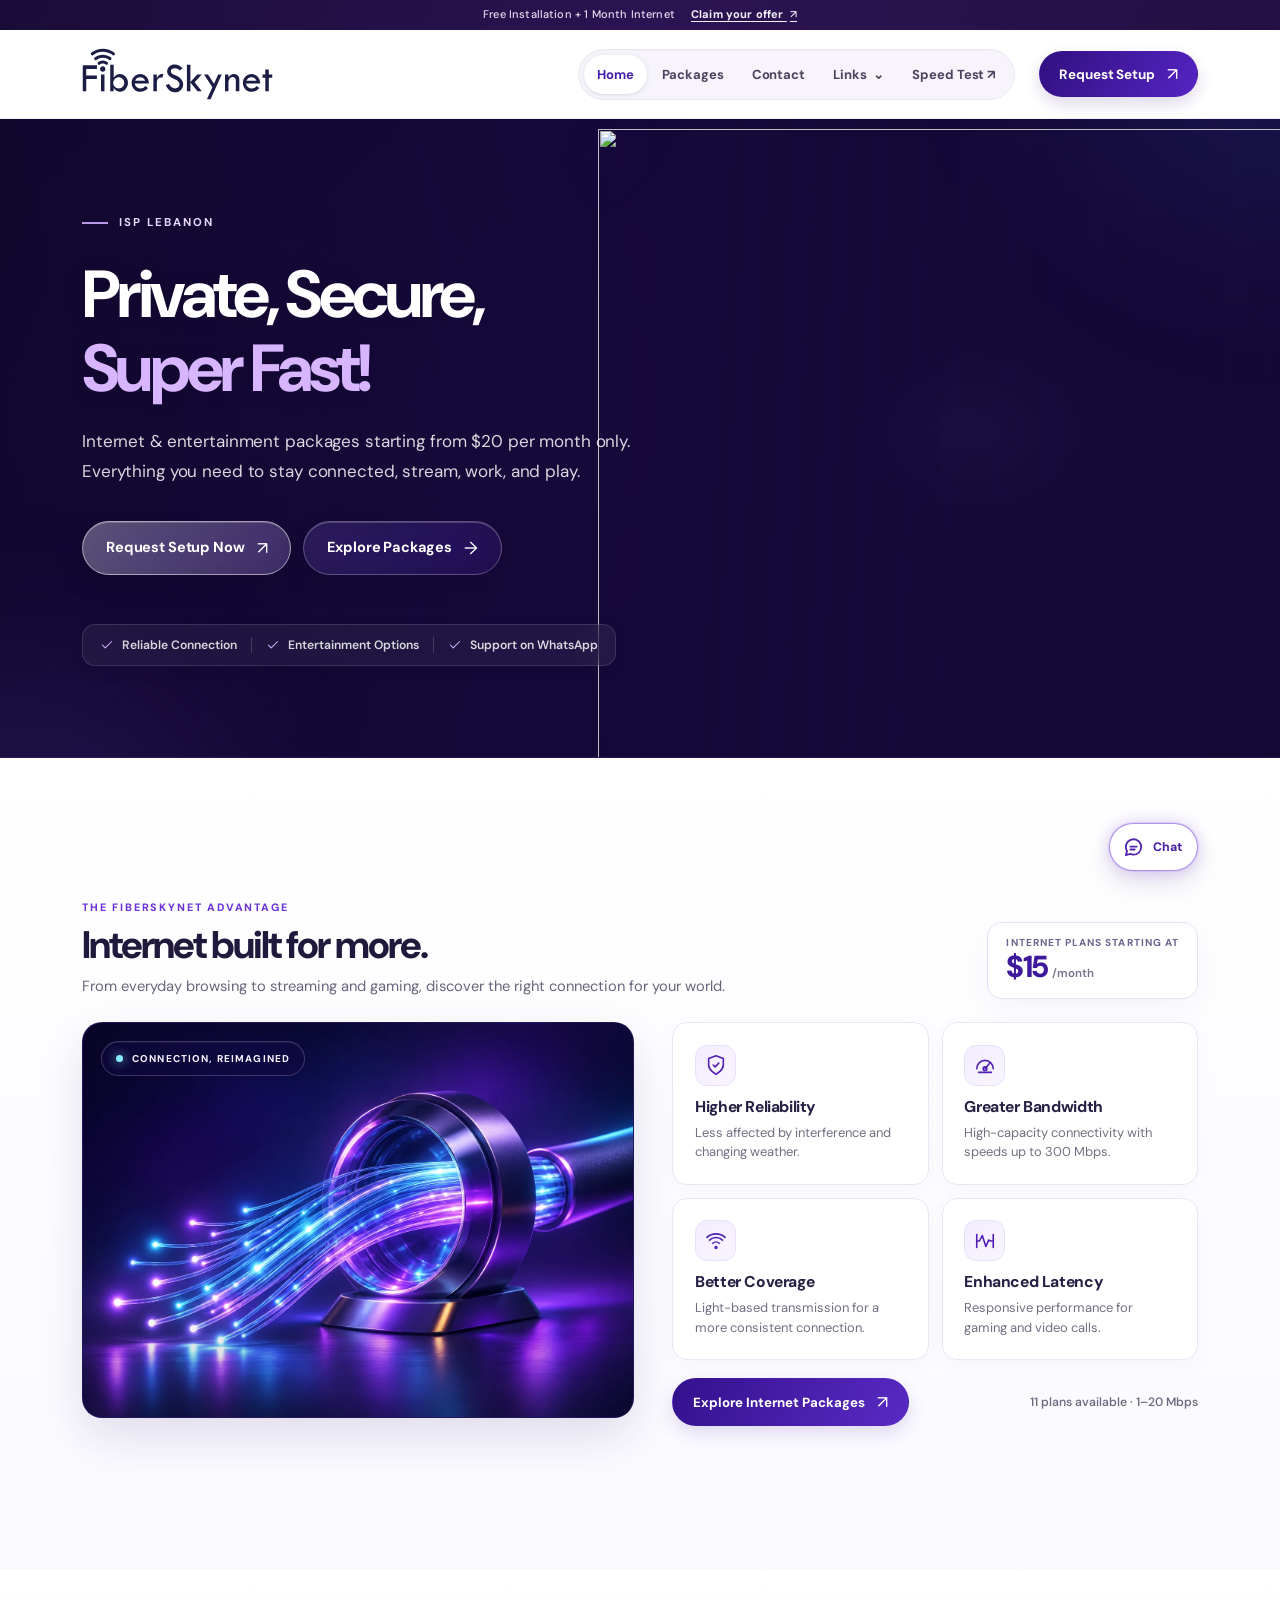
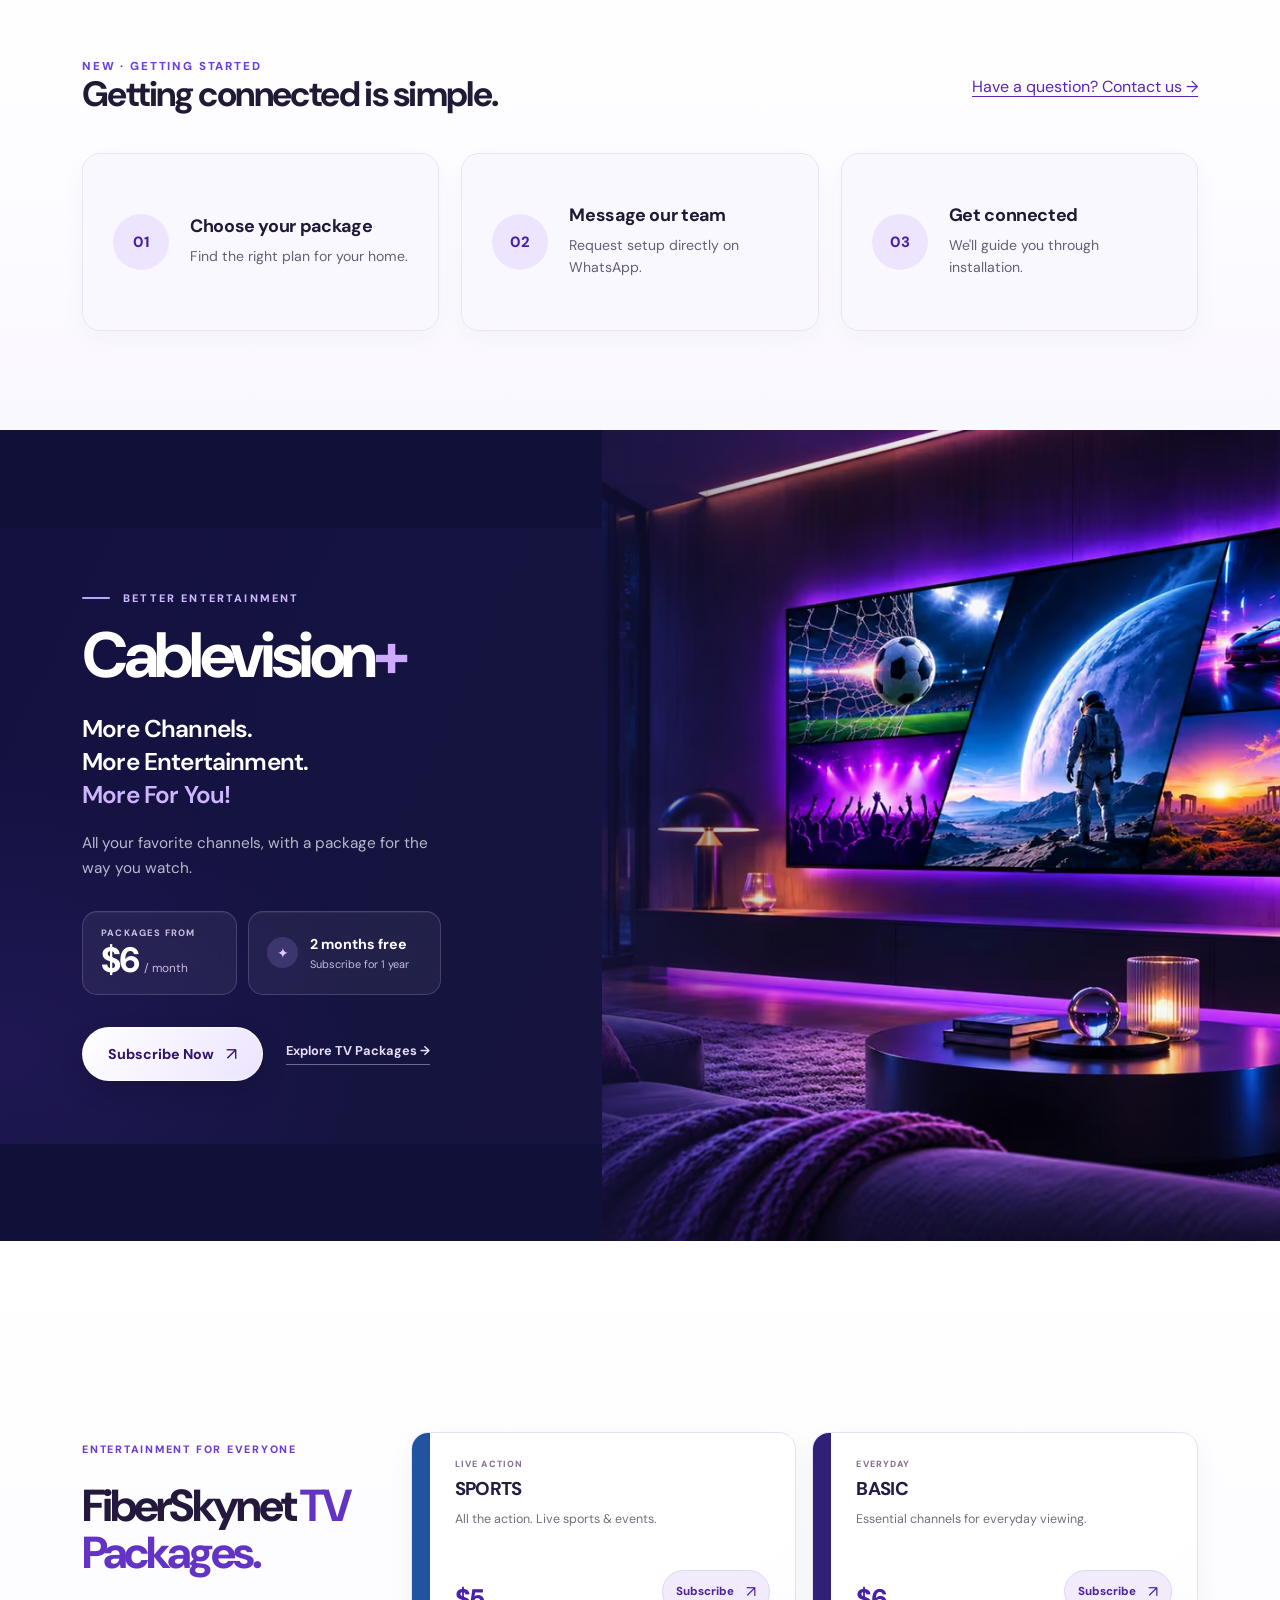
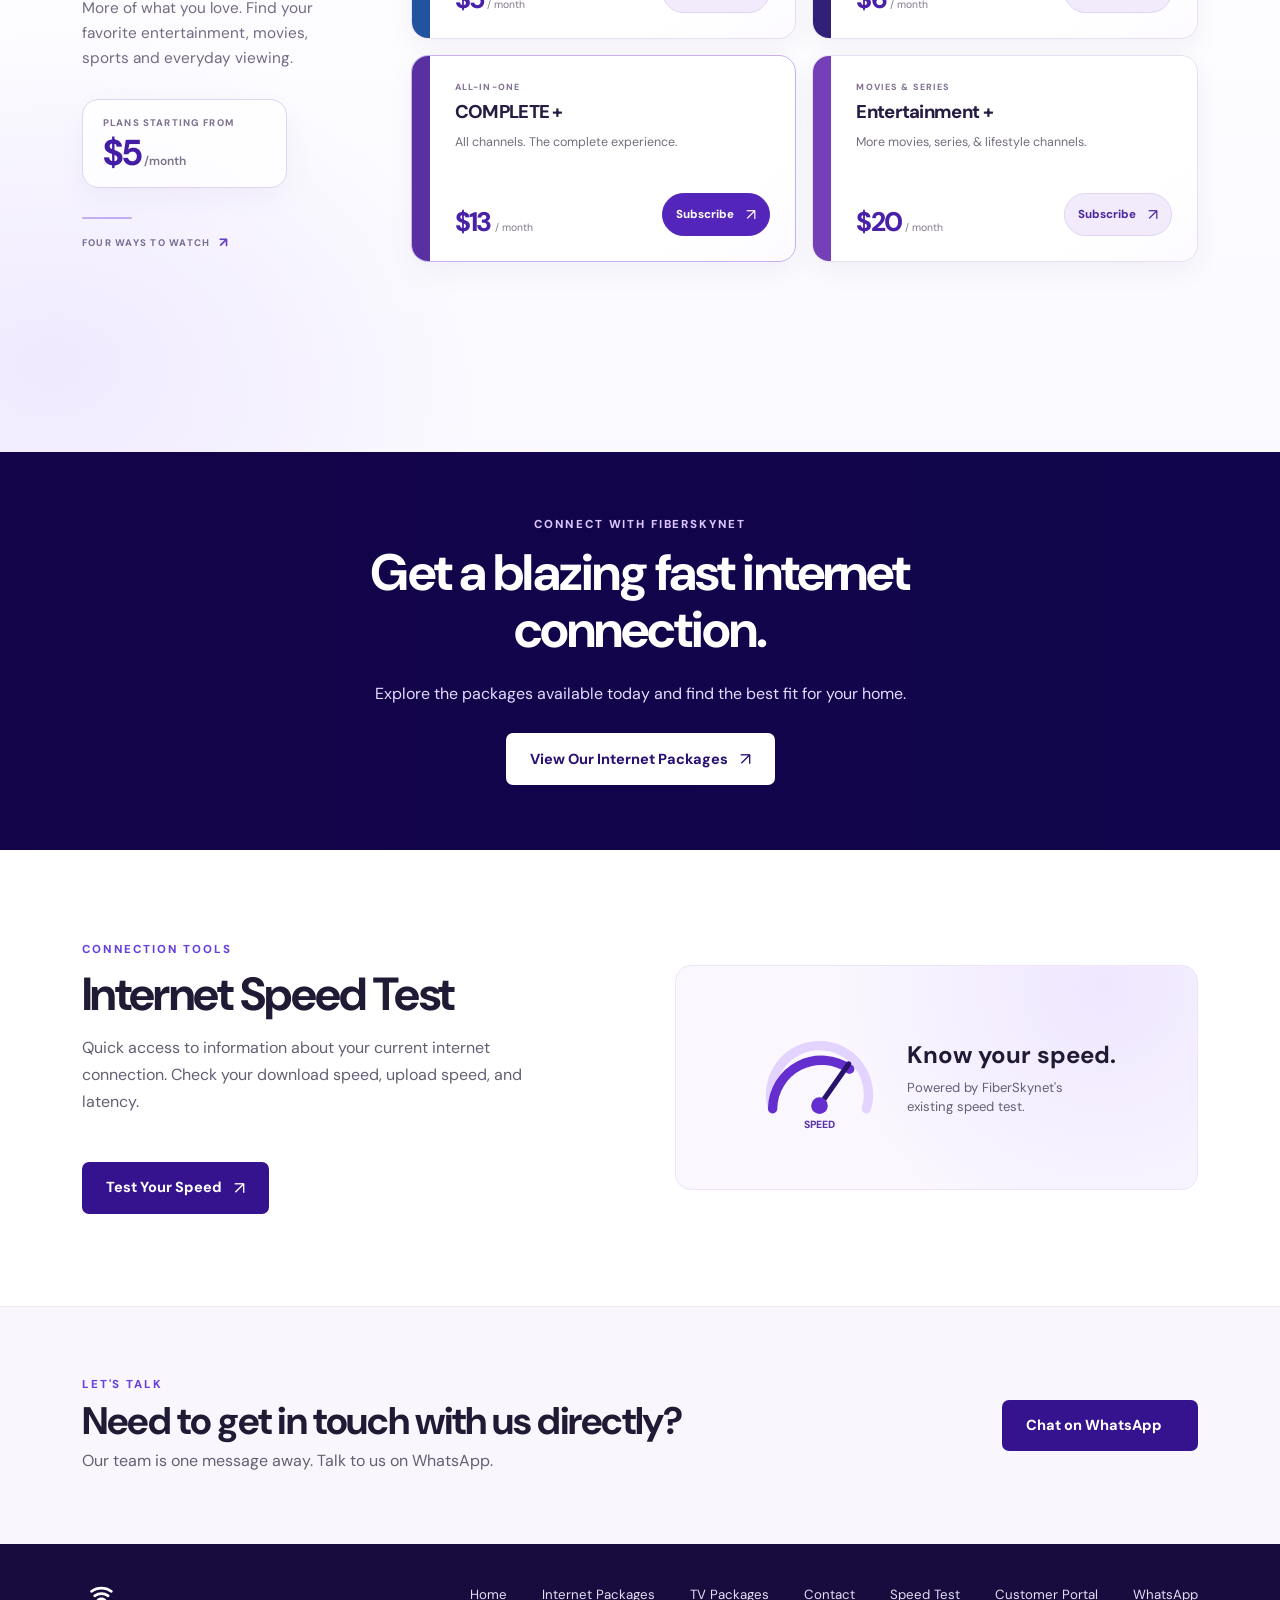
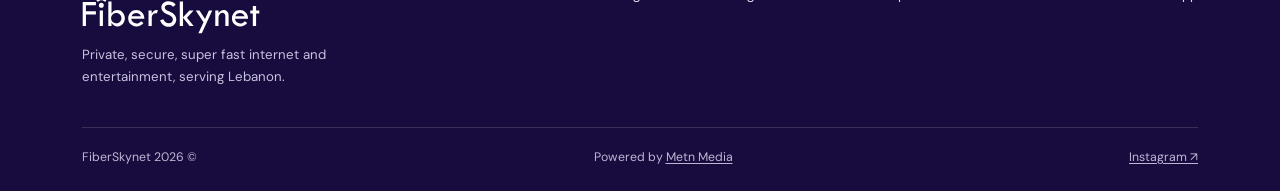
==== commit 82eaf936: "Sort TV plans by price and replace icon panels with thin solid-color accents" ====
--- a/index.html
+++ b/index.html
@@ -63,8 +63,19 @@
       <div class="tvx-intro-divider" aria-hidden="true"></div>
       <span class="tvx-intro-extra">FOUR WAYS TO WATCH <span aria-hidden="true">↗</span></span>
     </div>
-    <div class="tvx-grid"><article class="tvx-card tvx-card--basic">
-  <div class="tvx-art" aria-hidden="true"><span class="tvx-art-number">01</span><span class="tvx-art-orbit"></span><span class="tvx-art-icon"><svg viewBox="0 0 140 150" fill="none" aria-hidden="true"><rect x="17" y="26" width="106" height="77" rx="10" stroke="#C5D9FF" stroke-width="2.2" fill="#7191DB" fill-opacity=".08"/><rect x="25" y="34" width="90" height="61" rx="5" stroke="#93B8FF" stroke-opacity=".45"/><path d="M70 103v13m-28 2h56" stroke="#D9E3FF" stroke-width="3" stroke-linecap="round"/><path d="M35 75c19-22 28-10 40-22 8-8 13-9 30-12" stroke="#8EE3FF" stroke-width="3.2" stroke-linecap="round"/><circle cx="35" cy="75" r="4" fill="#95E9FF"/><circle cx="75" cy="53" r="3.5" fill="#BD9DFF"/><circle cx="105" cy="41" r="4" fill="#A3B9FF"/></svg></span></div>
+    <div class="tvx-grid">
+<article class="tvx-card tvx-card--sports">
+  <div class="tvx-art" aria-hidden="true"></div>
+  <div class="tvx-card-main">
+    <div class="tvx-card-title"><span>LIVE ACTION</span><h3>SPORTS</h3></div>
+    <p>All the action. Live sports &amp; events.</p>
+    <div class="tvx-card-bottom"><div class="tvx-card-price"><strong>$5</strong><small>/ month</small></div>
+      <a class="tvx-card-link" href="https://wa.link/loa4gw" target="_blank" rel="noopener noreferrer" aria-label="Subscribe to SPORTS">Subscribe <span aria-hidden="true">↗</span></a>
+    </div>
+  </div>
+</article>
+<article class="tvx-card tvx-card--basic">
+  <div class="tvx-art" aria-hidden="true"></div>
   <div class="tvx-card-main">
     <div class="tvx-card-title"><span>EVERYDAY</span><h3>BASIC</h3></div>
     <p>Essential channels for everyday viewing.</p>
@@ -73,8 +84,18 @@
     </div>
   </div>
 </article>
+<article class="tvx-card tvx-card--complete">
+  <div class="tvx-art" aria-hidden="true"></div>
+  <div class="tvx-card-main">
+    <div class="tvx-card-title"><span>ALL-IN-ONE</span><h3>COMPLETE +</h3></div>
+    <p>All channels. The complete experience.</p>
+    <div class="tvx-card-bottom"><div class="tvx-card-price"><strong>$13</strong><small>/ month</small></div>
+      <a class="tvx-card-link" href="https://wa.link/loa4gw" target="_blank" rel="noopener noreferrer" aria-label="Subscribe to COMPLETE +">Subscribe <span aria-hidden="true">↗</span></a>
+    </div>
+  </div>
+</article>
 <article class="tvx-card tvx-card--ent">
-  <div class="tvx-art" aria-hidden="true"><span class="tvx-art-number">02</span><span class="tvx-art-orbit"></span><span class="tvx-art-icon"><svg viewBox="0 0 140 150" fill="none" aria-hidden="true"><rect x="20" y="26" width="100" height="92" rx="15" stroke="#DFC4FF" stroke-width="2" fill="#C69CFF" fill-opacity=".08"/><path d="M20 49h100M47 26 30 49m47-23L60 49m45-23L89 49" stroke="#CBB6FA" stroke-width="2"/><path d="M56 67 90 85 56 103V67Z" stroke="#E9D9FF" stroke-width="2.8" fill="#C7A8FF" fill-opacity=".18" stroke-linejoin="round"/><path d="M28 18h17m50 110h17" stroke="#D8C1FF" stroke-width="2.5" stroke-linecap="round" opacity=".65"/></svg></span></div>
+  <div class="tvx-art" aria-hidden="true"></div>
   <div class="tvx-card-main">
     <div class="tvx-card-title"><span>MOVIES & SERIES</span><h3>Entertainment +</h3></div>
     <p>More movies, series, &amp; lifestyle channels.</p>
@@ -83,26 +104,7 @@
     </div>
   </div>
 </article>
-<article class="tvx-card tvx-card--sports">
-  <div class="tvx-art" aria-hidden="true"><span class="tvx-art-number">03</span><span class="tvx-art-orbit"></span><span class="tvx-art-icon"><svg viewBox="0 0 140 150" fill="none" aria-hidden="true"><path d="M11 48 70 23l59 25v65l-59 17-59-17V48Z" stroke="#A2C9FF" stroke-width="2" fill="#529FE7" fill-opacity=".08"/><path d="m11 48 59 24 59-24M70 72v58M28 106l42 12 42-12" stroke="#93C2FF" stroke-width="1.6" opacity=".65"/><circle cx="70" cy="71" r="30" stroke="#E3F3FF" stroke-width="2.4" fill="#4D84DF" fill-opacity=".15"/><path d="m70 55 12 9-5 15H63l-5-15 12-9Z" stroke="#D9E9FF" stroke-width="2.2"/><path d="M70 55V41M58 64l-13-4m37 4 13-4M63 79l-7 13m21-13 7 13" stroke="#C8E1FF" stroke-width="1.7"/></svg></span></div>
-  <div class="tvx-card-main">
-    <div class="tvx-card-title"><span>LIVE ACTION</span><h3>SPORTS</h3></div>
-    <p>All the action. Live sports &amp; events.</p>
-    <div class="tvx-card-bottom"><div class="tvx-card-price"><strong>$5</strong><small>/ month</small></div>
-      <a class="tvx-card-link" href="https://wa.link/loa4gw" target="_blank" rel="noopener noreferrer" aria-label="Subscribe to SPORTS">Subscribe <span aria-hidden="true">↗</span></a>
-    </div>
-  </div>
-</article>
-<article class="tvx-card tvx-card--complete">
-  <div class="tvx-art" aria-hidden="true"><span class="tvx-art-number">04</span><span class="tvx-art-orbit"></span><span class="tvx-art-icon"><svg viewBox="0 0 140 150" fill="none" aria-hidden="true"><rect x="20" y="23" width="100" height="106" rx="15" stroke="#E0C7FF" stroke-width="2.2" fill="#C29BFF" fill-opacity=".07"/><rect x="30" y="33" width="36" height="38" rx="7" stroke="#D3B3FC" stroke-width="2" fill="#B88AFF" fill-opacity=".13"/><rect x="74" y="33" width="36" height="38" rx="7" stroke="#A4D4FF" stroke-width="2" fill="#70B7FF" fill-opacity=".10"/><rect x="30" y="80" width="36" height="38" rx="7" stroke="#A4D4FF" stroke-width="2" fill="#70B7FF" fill-opacity=".10"/><rect x="74" y="80" width="36" height="38" rx="7" stroke="#D3B3FC" stroke-width="2" fill="#B88AFF" fill-opacity=".13"/><path d="m44 44 14 9-14 9V44Zm44 47 14 9-14 9V91Z" stroke="#E8DDFF" stroke-width="1.4" fill="#D6C3FF" fill-opacity=".33"/><path d="m82 50 6 6 9-11M38 97l5 5 10-11" stroke="#CFE9FF" stroke-width="2.2" stroke-linecap="round" stroke-linejoin="round"/></svg></span></div>
-  <div class="tvx-card-main">
-    <div class="tvx-card-title"><span>ALL-IN-ONE</span><h3>COMPLETE +</h3></div>
-    <p>All channels. The complete experience.</p>
-    <div class="tvx-card-bottom"><div class="tvx-card-price"><strong>$13</strong><small>/ month</small></div>
-      <a class="tvx-card-link" href="https://wa.link/loa4gw" target="_blank" rel="noopener noreferrer" aria-label="Subscribe to COMPLETE +">Subscribe <span aria-hidden="true">↗</span></a>
-    </div>
-  </div>
-</article></div>
+</div>
   </div>
 </section>
 <section class="wide-cta"><div class="wrap"><div class="eyebrow">CONNECT WITH FIBERSKYNET</div><h2>Get a blazing fast internet connection.</h2><p>Explore the packages available today and find the best fit for your home.</p><a href="./packages/" class="btn btn-white">View Our Internet Packages <span class="arrow">↗</span></a></div></section><section class="speed-section"><div class="wrap speed-wrap"><div><div class="eyebrow">CONNECTION TOOLS</div><h2>Internet Speed Test</h2><p>Quick access to information about your current internet connection. Check your download speed, upload speed, and latency.</p><a class="btn btn-purple space-top" href="https://fiberskynet.speedtest.net/" target="_blank" rel="noopener noreferrer">Test Your Speed <span class="arrow">↗</span></a></div><div class="speed-card"><div class="speed-gauge"><svg viewBox="0 0 120 120" fill="none" aria-hidden="true"><path d="M15 90a47 47 0 1 1 90 0" stroke="#e2d4ff" stroke-width="9" stroke-linecap="round"/><path d="M15 90a47 47 0 0 1 74-38" stroke="#642fce" stroke-width="9" stroke-linecap="round"/><path d="M60 87 88 47" stroke="#28136b" stroke-width="5" stroke-linecap="round"/><circle cx="60" cy="87" r="8" fill="#642fce"/></svg><div class="dot">SPEED</div></div><div><strong>Know your speed.</strong><p>Powered by FiberSkynet's<br>existing speed test.</p></div></div></div></section><section class="contact-banner"><div class="wrap contact-inline"><div><div class="eyebrow">LET'S TALK</div><h2>Need to get in touch with us directly?</h2><p>Our team is one message away. Talk to us on WhatsApp.</p></div><a href="https://wa.link/loa4gw" class="btn btn-purple" target="_blank" rel="noopener noreferrer">Chat on WhatsApp <svg viewBox="0 0 24 24" aria-hidden="true" fill="none" stroke="currentColor" stroke-width="1.8" stroke-linecap="round" stroke-linejoin="round"><path d="M5 12h14m-6-6 6 6-6 6"/></svg></a></div></section></main><footer class="footer"><div class="wrap"><div class="footer-main"><div class="footer-brand"><a href="./" aria-label="FiberSkynet home"><img src="./assets/logo-white.svg" alt="FiberSkynet"></a><p>Private, secure, super fast internet and entertainment, serving Lebanon.</p></div><nav class="footer-links" aria-label="Footer navigation"><a href="./">Home</a><a href="./packages/">Internet Packages</a><a href="./packages/#tv-packages">TV Packages</a><a href="./contact/">Contact</a><a href="https://fiberskynet.speedtest.net/" target="_blank" rel="noopener noreferrer">Speed Test</a><a href="https://portal.fiberskynet.net/" target="_blank" rel="noopener noreferrer">Customer Portal</a><a href="https://wa.link/loa4gw" target="_blank" rel="noopener noreferrer">WhatsApp</a></nav></div><div class="footer-bottom"><span>FiberSkynet 2026 ©</span><span>Powered by <a href="https://www.metnmedia.com/" target="_blank" rel="noopener noreferrer">Metn Media</a></span><a href="http://www.instagram.com/fiberskynet" target="_blank" rel="noopener noreferrer">Instagram ↗</a></div></div></footer></body></html>
--- a/refinements.css
+++ b/refinements.css
@@ -1262,3 +1262,52 @@
 @media(max-width:940px){
   .cablevision-premium .cablevision-image img{object-position:61% center}
 }
+
+
+/* V25 — rank TV plans by price; minimal solid-color side rails.
+   The old icon panels are intentionally removed from the homepage cards. */
+.tvx-card{
+  grid-template-columns:18px minmax(0,1fr);
+  min-height:207px;
+  border-radius:17px;
+  box-shadow:0 10px 28px rgba(37,18,88,.048);
+}
+.tvx-card .tvx-art{
+  min-height:100%;
+  display:block;
+  width:100%;
+  border-radius:0;
+  background:#282078;
+}
+.tvx-card .tvx-art::after{display:none}
+.tvx-card--sports .tvx-art{background:#21539F}
+.tvx-card--basic .tvx-art{background:#302078}
+.tvx-card--complete .tvx-art{background:#5830A2}
+.tvx-card--ent .tvx-art{background:#7540B7}
+.tvx-card .tvx-card-main{
+  padding:clamp(19px,2vw,25px);
+}
+.tvx-card .tvx-card-title>span{margin-bottom:9px}
+.tvx-card .tvx-card-main>p{
+  margin:10px 0 16px;
+  max-width:280px;
+}
+@media(max-width:1160px){
+  .tvx-card{grid-template-columns:15px minmax(0,1fr);min-height:207px}
+  .tvx-card .tvx-card-main{padding:18px}
+}
+@media(max-width:980px){
+  .tvx-card{grid-template-columns:16px minmax(0,1fr)}
+}
+@media(max-width:680px){
+  .tvx-card{grid-template-columns:14px minmax(0,1fr);min-height:184px}
+  .tvx-card .tvx-card-main{padding:19px}
+}
+@media(max-width:380px){
+  .tvx-card{grid-template-columns:12px minmax(0,1fr)}
+  .tvx-card .tvx-card-main{padding:15px}
+}
+@media(min-width:981px) and (max-height:730px){
+  .tvx-card{min-height:187px}
+  .tvx-card .tvx-card-main{padding:14px 19px}
+}
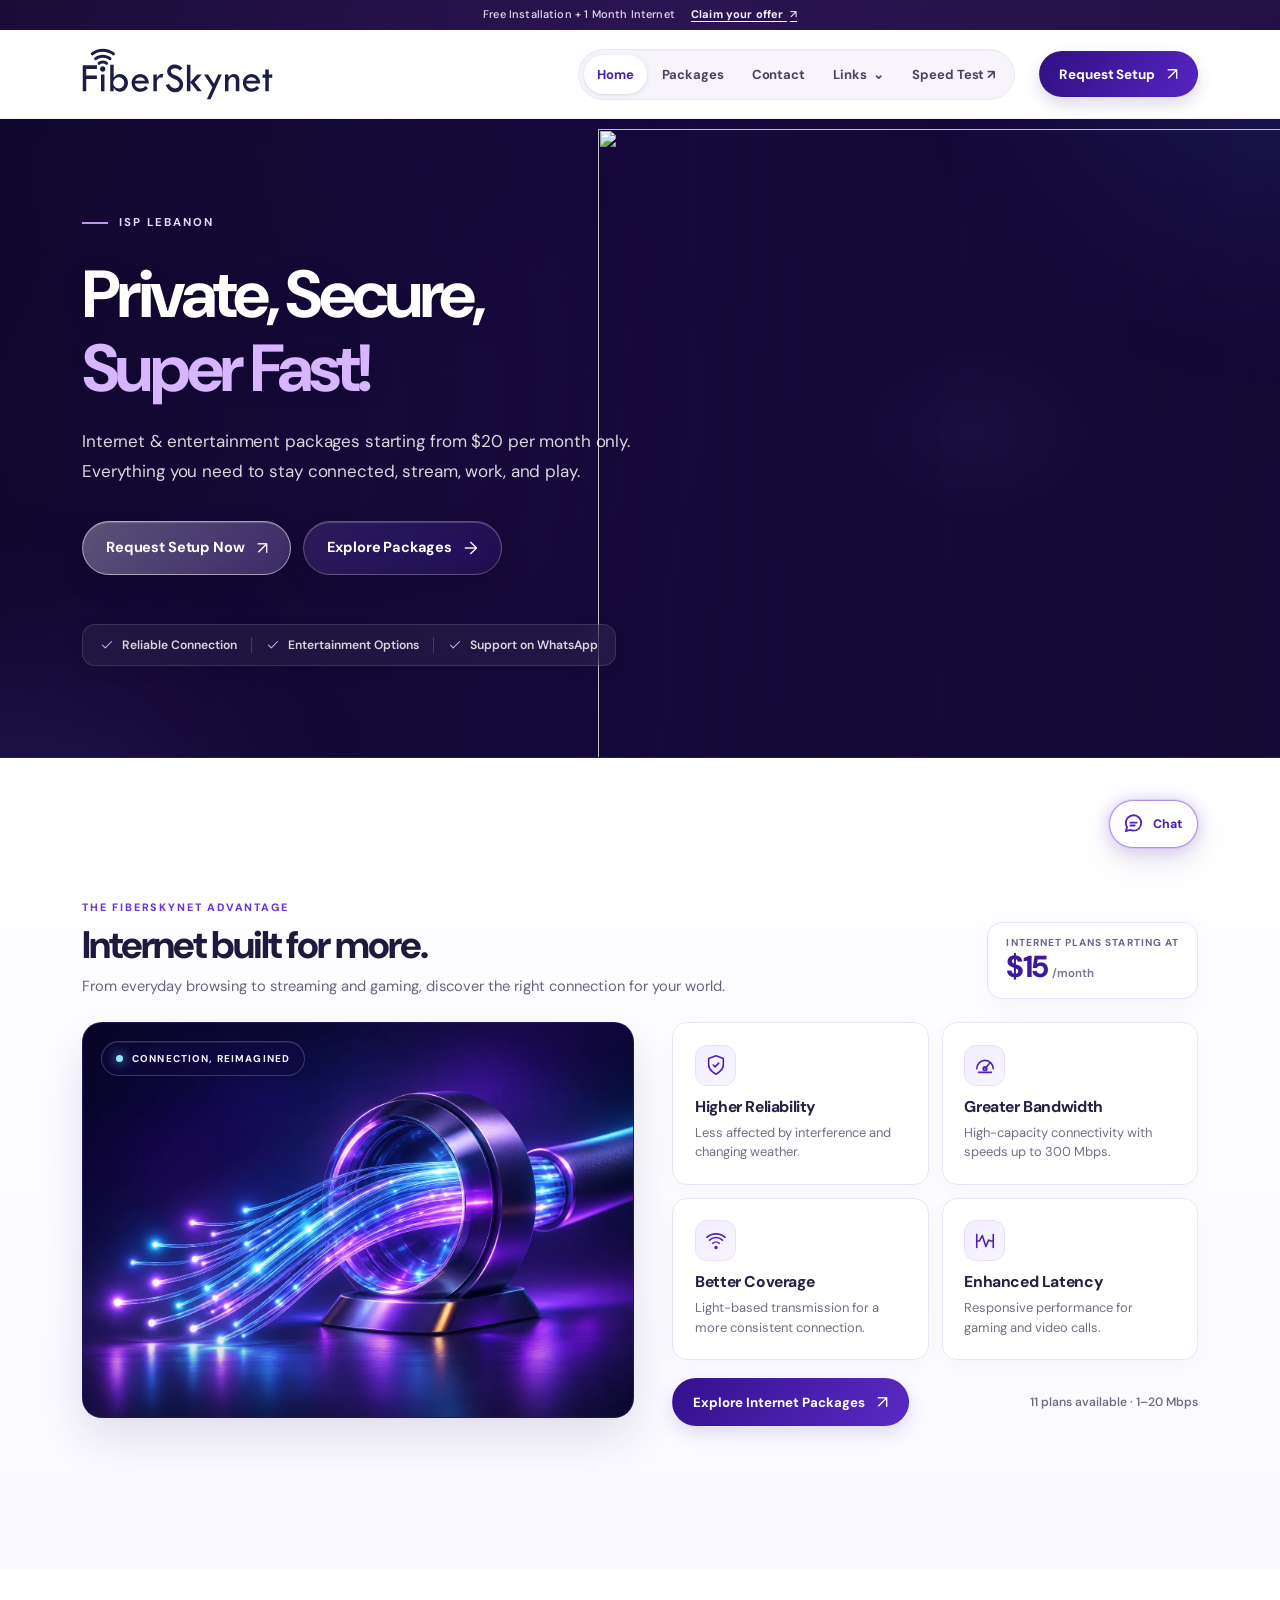
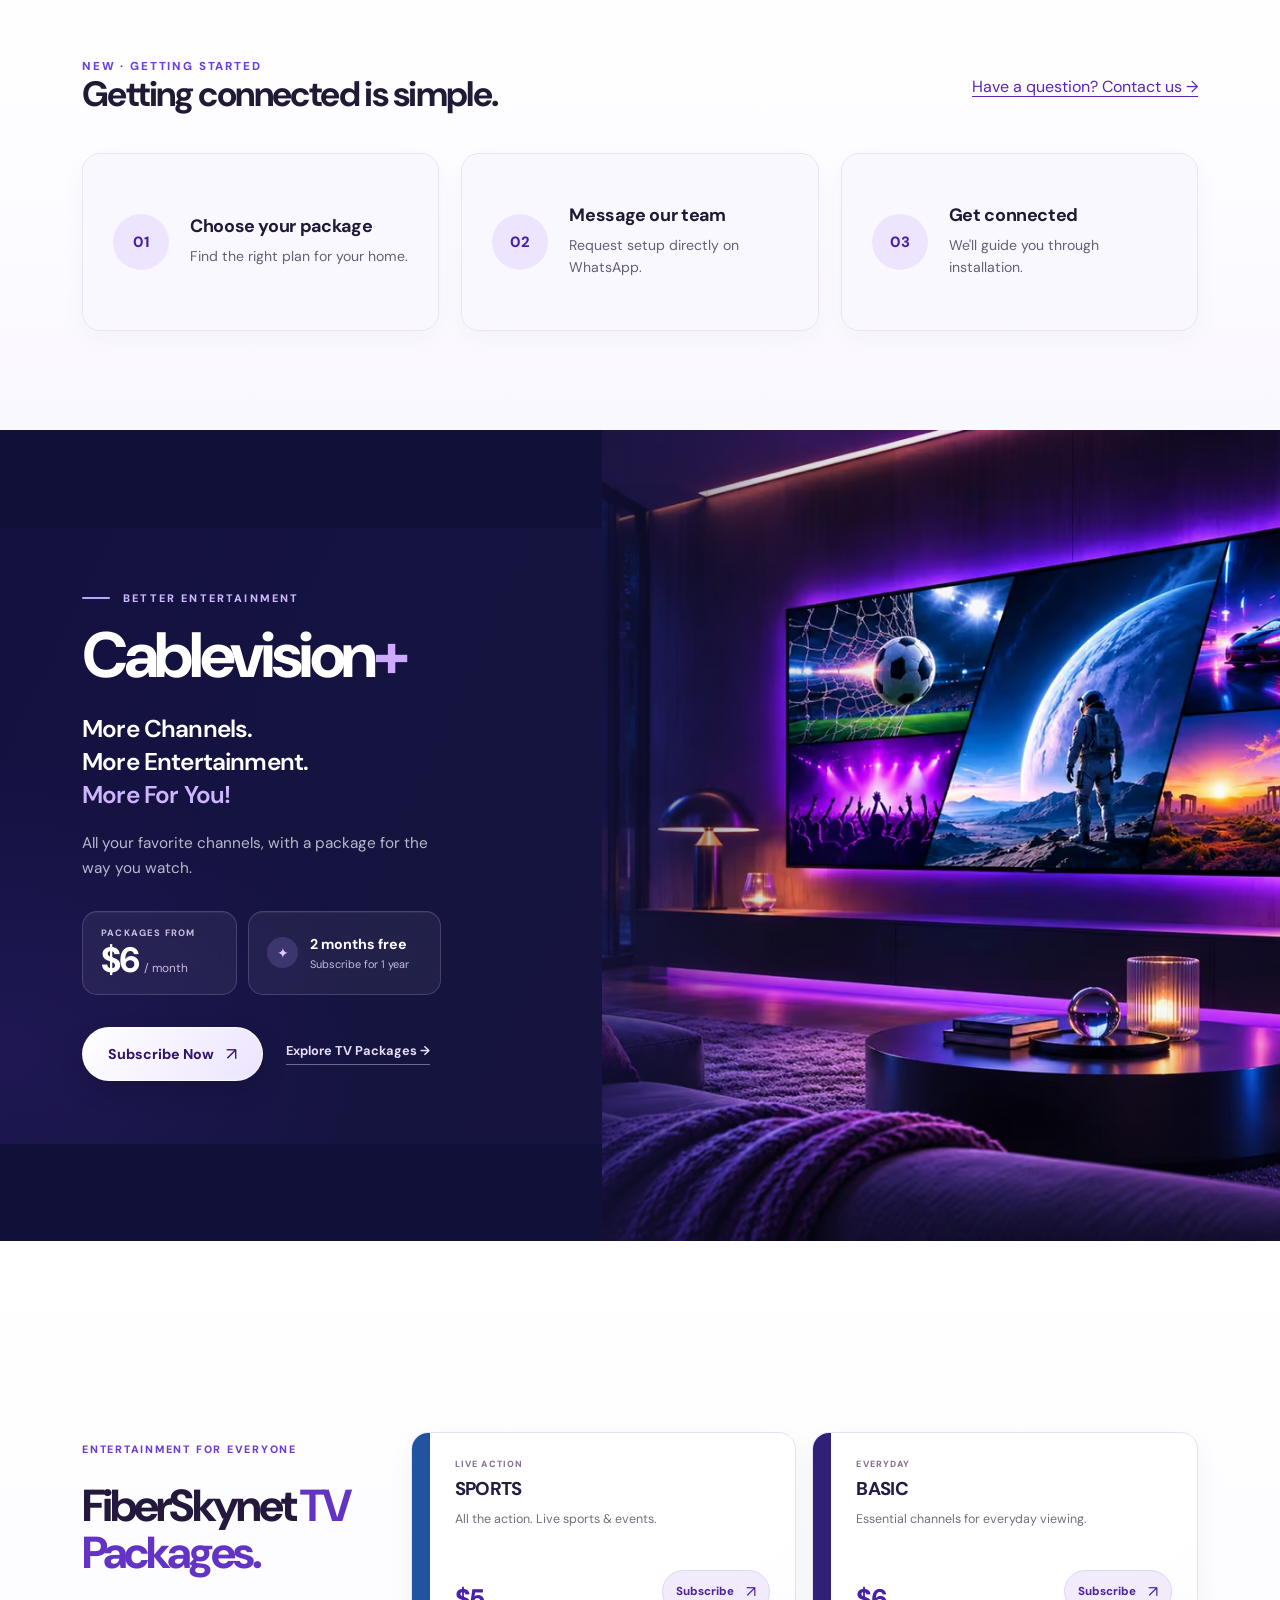
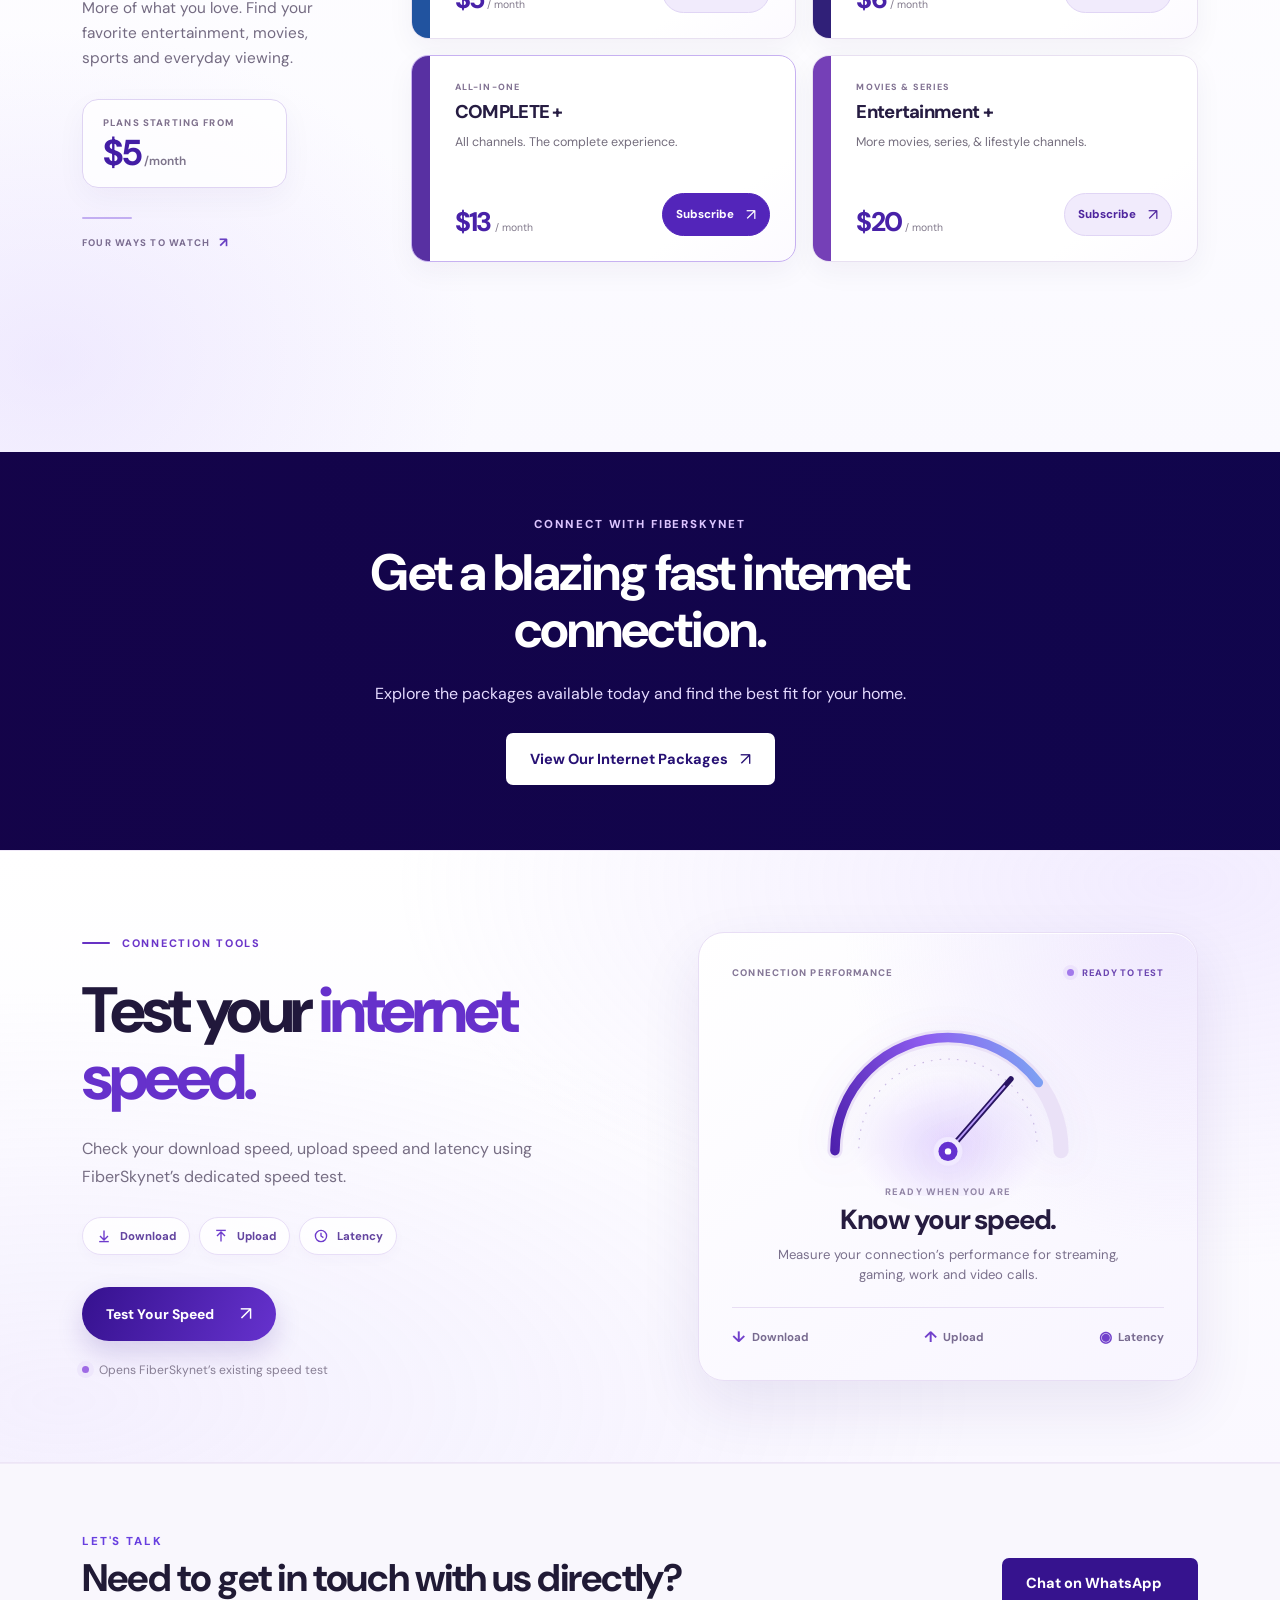
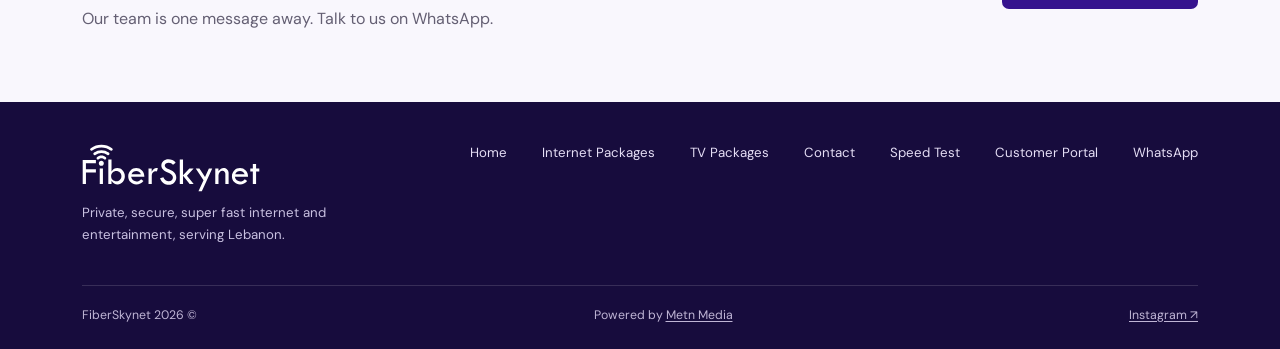
==== commit 34e4978f: "Upgrade homepage Speed Test section with premium two-column gauge design" ====
--- a/index.html
+++ b/index.html
@@ -107,4 +107,57 @@
 </div>
   </div>
 </section>
-<section class="wide-cta"><div class="wrap"><div class="eyebrow">CONNECT WITH FIBERSKYNET</div><h2>Get a blazing fast internet connection.</h2><p>Explore the packages available today and find the best fit for your home.</p><a href="./packages/" class="btn btn-white">View Our Internet Packages <span class="arrow">↗</span></a></div></section><section class="speed-section"><div class="wrap speed-wrap"><div><div class="eyebrow">CONNECTION TOOLS</div><h2>Internet Speed Test</h2><p>Quick access to information about your current internet connection. Check your download speed, upload speed, and latency.</p><a class="btn btn-purple space-top" href="https://fiberskynet.speedtest.net/" target="_blank" rel="noopener noreferrer">Test Your Speed <span class="arrow">↗</span></a></div><div class="speed-card"><div class="speed-gauge"><svg viewBox="0 0 120 120" fill="none" aria-hidden="true"><path d="M15 90a47 47 0 1 1 90 0" stroke="#e2d4ff" stroke-width="9" stroke-linecap="round"/><path d="M15 90a47 47 0 0 1 74-38" stroke="#642fce" stroke-width="9" stroke-linecap="round"/><path d="M60 87 88 47" stroke="#28136b" stroke-width="5" stroke-linecap="round"/><circle cx="60" cy="87" r="8" fill="#642fce"/></svg><div class="dot">SPEED</div></div><div><strong>Know your speed.</strong><p>Powered by FiberSkynet's<br>existing speed test.</p></div></div></div></section><section class="contact-banner"><div class="wrap contact-inline"><div><div class="eyebrow">LET'S TALK</div><h2>Need to get in touch with us directly?</h2><p>Our team is one message away. Talk to us on WhatsApp.</p></div><a href="https://wa.link/loa4gw" class="btn btn-purple" target="_blank" rel="noopener noreferrer">Chat on WhatsApp <svg viewBox="0 0 24 24" aria-hidden="true" fill="none" stroke="currentColor" stroke-width="1.8" stroke-linecap="round" stroke-linejoin="round"><path d="M5 12h14m-6-6 6 6-6 6"/></svg></a></div></section></main><footer class="footer"><div class="wrap"><div class="footer-main"><div class="footer-brand"><a href="./" aria-label="FiberSkynet home"><img src="./assets/logo-white.svg" alt="FiberSkynet"></a><p>Private, secure, super fast internet and entertainment, serving Lebanon.</p></div><nav class="footer-links" aria-label="Footer navigation"><a href="./">Home</a><a href="./packages/">Internet Packages</a><a href="./packages/#tv-packages">TV Packages</a><a href="./contact/">Contact</a><a href="https://fiberskynet.speedtest.net/" target="_blank" rel="noopener noreferrer">Speed Test</a><a href="https://portal.fiberskynet.net/" target="_blank" rel="noopener noreferrer">Customer Portal</a><a href="https://wa.link/loa4gw" target="_blank" rel="noopener noreferrer">WhatsApp</a></nav></div><div class="footer-bottom"><span>FiberSkynet 2026 ©</span><span>Powered by <a href="https://www.metnmedia.com/" target="_blank" rel="noopener noreferrer">Metn Media</a></span><a href="http://www.instagram.com/fiberskynet" target="_blank" rel="noopener noreferrer">Instagram ↗</a></div></div></footer></body></html>+<section class="wide-cta"><div class="wrap"><div class="eyebrow">CONNECT WITH FIBERSKYNET</div><h2>Get a blazing fast internet connection.</h2><p>Explore the packages available today and find the best fit for your home.</p><a href="./packages/" class="btn btn-white">View Our Internet Packages <span class="arrow">↗</span></a></div></section><section class="speed-section speed-premium" id="speed-test" aria-labelledby="speed-premium-title">
+  <div class="wrap speed-premium-layout">
+    <div class="speed-premium-copy">
+      <div class="speed-premium-eyebrow"><span class="speed-premium-dash" aria-hidden="true"></span> CONNECTION TOOLS</div>
+      <h2 id="speed-premium-title">Test your <span>internet speed.</span></h2>
+      <p>Check your download speed, upload speed and latency using FiberSkynet’s dedicated speed test.</p>
+      <div class="speed-premium-pills" aria-label="Speed test measurements">
+        <span><svg viewBox="0 0 20 20" fill="none" stroke="currentColor" stroke-width="1.7" aria-hidden="true"><path d="M10 3v12m-5-5 5 5 5-5"/><path d="M4 17h12"/></svg> Download</span>
+        <span><svg viewBox="0 0 20 20" fill="none" stroke="currentColor" stroke-width="1.7" aria-hidden="true"><path d="M10 17V5m-5 5 5-5 5 5"/><path d="M4 3h12"/></svg> Upload</span>
+        <span><svg viewBox="0 0 20 20" fill="none" stroke="currentColor" stroke-width="1.7" aria-hidden="true"><circle cx="10" cy="10" r="7"/><path d="M10 6v4l3 2"/></svg> Latency</span>
+      </div>
+      <a class="speed-premium-action" href="https://fiberskynet.speedtest.net/" target="_blank" rel="noopener noreferrer">Test Your Speed <span aria-hidden="true">↗</span></a>
+      <div class="speed-premium-support"><span class="speed-premium-support-dot" aria-hidden="true"></span> Opens FiberSkynet’s existing speed test</div>
+    </div>
+
+    <div class="speed-premium-panel" aria-label="Speed-test information panel">
+      <div class="speed-premium-panel-top">
+        <span>CONNECTION PERFORMANCE</span>
+        <span class="speed-premium-ready"><i aria-hidden="true"></i> READY TO TEST</span>
+      </div>
+      <div class="speed-premium-gauge" aria-hidden="true">
+        <svg viewBox="0 0 380 260" focusable="false">
+          <defs>
+            <linearGradient id="speed-premium-arc" x1="36" y1="178" x2="344" y2="60" gradientUnits="userSpaceOnUse">
+              <stop offset="0%" stop-color="#4E20AD"/>
+              <stop offset="48%" stop-color="#8E5DF0"/>
+              <stop offset="100%" stop-color="#76BFF4"/>
+            </linearGradient>
+            <radialGradient id="speed-premium-halo"><stop offset="0%" stop-color="#B48AFF" stop-opacity=".28"/><stop offset="100%" stop-color="#B48AFF" stop-opacity="0"/></radialGradient>
+          </defs>
+          <ellipse cx="190" cy="193" rx="124" ry="90" fill="url(#speed-premium-halo)"/>
+          <path d="M48 203 A142 142 0 0 1 332 203" stroke="#EAE1F7" stroke-width="19" stroke-linecap="round" fill="none"/>
+          <path d="M48 203 A142 142 0 0 1 332 203" stroke="url(#speed-premium-arc)" stroke-width="12" stroke-linecap="round" fill="none" stroke-dasharray="447" stroke-dashoffset="93"/>
+          <path d="M78 200 A112 112 0 0 1 302 200" stroke="#BFAADD" stroke-width="1.4" stroke-dasharray="2 9" fill="none" opacity=".8"/>
+          <path d="M190 204 269 113" stroke="#291561" stroke-width="7" stroke-linecap="round"/>
+          <path d="M190 204 261 122" stroke="#B89BF9" stroke-width="2.4" stroke-linecap="round"/>
+          <circle cx="190" cy="204" r="18" fill="#F0E9FF"/>
+          <circle cx="190" cy="204" r="12" fill="#6531D0"/>
+          <circle cx="190" cy="204" r="4" fill="#FFFFFF"/>
+        </svg>
+        <span class="speed-premium-gauge-caption">READY WHEN YOU ARE</span>
+      </div>
+      <div class="speed-premium-panel-body">
+        <h3>Know your speed.</h3>
+        <p>Measure your connection’s performance for streaming, gaming, work and video calls.</p>
+      </div>
+      <div class="speed-premium-panel-footer" aria-label="Available test metrics">
+        <span><i aria-hidden="true">↓</i> Download</span>
+        <span><i aria-hidden="true">↑</i> Upload</span>
+        <span><i aria-hidden="true">◉</i> Latency</span>
+      </div>
+    </div>
+  </div>
+</section><section class="contact-banner"><div class="wrap contact-inline"><div><div class="eyebrow">LET'S TALK</div><h2>Need to get in touch with us directly?</h2><p>Our team is one message away. Talk to us on WhatsApp.</p></div><a href="https://wa.link/loa4gw" class="btn btn-purple" target="_blank" rel="noopener noreferrer">Chat on WhatsApp <svg viewBox="0 0 24 24" aria-hidden="true" fill="none" stroke="currentColor" stroke-width="1.8" stroke-linecap="round" stroke-linejoin="round"><path d="M5 12h14m-6-6 6 6-6 6"/></svg></a></div></section></main><footer class="footer"><div class="wrap"><div class="footer-main"><div class="footer-brand"><a href="./" aria-label="FiberSkynet home"><img src="./assets/logo-white.svg" alt="FiberSkynet"></a><p>Private, secure, super fast internet and entertainment, serving Lebanon.</p></div><nav class="footer-links" aria-label="Footer navigation"><a href="./">Home</a><a href="./packages/">Internet Packages</a><a href="./packages/#tv-packages">TV Packages</a><a href="./contact/">Contact</a><a href="https://fiberskynet.speedtest.net/" target="_blank" rel="noopener noreferrer">Speed Test</a><a href="https://portal.fiberskynet.net/" target="_blank" rel="noopener noreferrer">Customer Portal</a><a href="https://wa.link/loa4gw" target="_blank" rel="noopener noreferrer">WhatsApp</a></nav></div><div class="footer-bottom"><span>FiberSkynet 2026 ©</span><span>Powered by <a href="https://www.metnmedia.com/" target="_blank" rel="noopener noreferrer">Metn Media</a></span><a href="http://www.instagram.com/fiberskynet" target="_blank" rel="noopener noreferrer">Instagram ↗</a></div></div></footer></body></html>
--- a/refinements.css
+++ b/refinements.css
@@ -1311,3 +1311,137 @@
   .tvx-card{min-height:187px}
   .tvx-card .tvx-card-main{padding:14px 19px}
 }
+
+
+/* V29 — slightly higher floating chat launcher; preserve CTA alignment and styling. */
+.fsn-chat-root{
+  bottom:clamp(48px,5.8vh,68px);
+}
+@media(max-width:560px){
+  .fsn-chat-root{bottom:max(36px,env(safe-area-inset-bottom))}
+}
+
+
+/* FiberSkynet V30 — premium speed test redesign.
+   The speedometer is an illustration, NOT a live measurement. */
+.speed-section.speed-premium{
+  position:relative;
+  isolation:isolate;
+  overflow:hidden;
+  background:
+    radial-gradient(ellipse at 92% 5%,rgba(194,166,255,.21),transparent 47%),
+    radial-gradient(ellipse at 5% 90%,rgba(212,198,250,.17),transparent 53%),
+    linear-gradient(180deg,#FFFFFF 0%,#FAF8FF 100%);
+  padding:clamp(76px,9vh,115px) 0;
+  border-top:1px solid #EFE8F8;
+  border-bottom:1px solid #EDE5F6;
+}
+.speed-premium-layout{
+  display:grid;
+  grid-template-columns:minmax(0,1fr) minmax(0,500px);
+  align-items:center;
+  gap:clamp(42px,6vw,95px);
+}
+.speed-premium-copy{min-width:0;}
+.speed-premium-eyebrow{
+  display:flex;align-items:center;gap:12px;
+  margin-bottom:clamp(21px,3.2vh,33px);
+  color:#6B35C9;
+  font-weight:800;font-size:.68rem;letter-spacing:.16em;
+}
+.speed-premium-dash{width:28px;height:2px;background:#6732C4;border-radius:999px}
+.speed-premium-copy h2{
+  margin:0 0 23px;
+  max-width:610px;
+  font-size:clamp(3rem,5.0vw,5rem);
+  line-height:1.045;
+  letter-spacing:-.062em;
+  font-weight:775;
+  color:#21183B;
+}
+.speed-premium-copy h2 span{color:#6631CB}
+.speed-premium-copy>p{
+  max-width:490px;margin:0 0 27px;
+  color:#766D83;font-size:1rem;line-height:1.73;
+}
+.speed-premium-pills{display:flex;align-items:center;gap:9px;flex-wrap:wrap;margin-bottom:clamp(25px,3.5vh,37px)}
+.speed-premium-pills>span{
+  display:inline-flex;align-items:center;gap:8px;
+  padding:10px 13px;min-height:38px;
+  border:1px solid #E8DEF7;
+  background:rgba(255,255,255,.85);
+  color:#6344A0;font-size:.71rem;font-weight:765;
+  border-radius:999px;
+  box-shadow:0 5px 13px rgba(65,26,146,.025);
+}
+.speed-premium-pills svg{width:16px;height:16px;color:#6D3ACC}
+.speed-premium-action{
+  display:inline-flex;justify-content:space-between;align-items:center;gap:26px;
+  border-radius:999px;min-height:54px;padding:14px 24px;
+  background:linear-gradient(115deg,#35118E,#6632CE);
+  color:#FFF!important;font-size:.87rem;font-weight:780;
+  box-shadow:0 12px 27px rgba(55,16,142,.17);
+  transition:transform .2s ease,box-shadow .2s ease;
+}
+.speed-premium-action:hover{
+  transform:translateY(-2px);
+  box-shadow:0 17px 33px rgba(55,16,142,.25);
+}
+.speed-premium-action span{font-size:1.2rem;line-height:1;font-weight:400}
+.speed-premium-support{display:flex;align-items:center;gap:10px;margin-top:21px;color:#887F95;font-size:.76rem}
+.speed-premium-support-dot{width:7px;height:7px;border-radius:50%;background:#9F6BE5;box-shadow:0 0 0 5px #EEE7FC}
+.speed-premium-panel{
+  position:relative;min-width:0;
+  padding:clamp(24px,2.6vw,34px);
+  border:1px solid #E8DEF5;
+  border-radius:26px;
+  background:
+    radial-gradient(ellipse at 95% 0%,rgba(220,204,252,.38),transparent 49%),
+    linear-gradient(145deg,#FFF,#F8F5FF);
+  box-shadow:0 24px 62px rgba(49,17,123,.09),inset 0 1px 0 rgba(255,255,255,.95);
+}
+.speed-premium-panel-top{display:flex;justify-content:space-between;align-items:center;gap:12px}
+.speed-premium-panel-top>span:first-child{
+  color:#857797;font-size:.6rem;font-weight:820;letter-spacing:.115em;
+}
+.speed-premium-ready{display:flex;align-items:center;gap:8px;color:#6C46B1;font-size:.59rem;letter-spacing:.07em;font-weight:800;white-space:nowrap}
+.speed-premium-ready i{width:7px;height:7px;border-radius:50%;background:#A279EB;box-shadow:0 0 0 4px rgba(167,116,235,.10)}
+.speed-premium-gauge{
+  position:relative;
+  display:flex;align-items:center;justify-content:center;
+  margin:10px auto 9px;
+  height:clamp(174px,23vh,238px);
+}
+.speed-premium-gauge svg{display:block;width:min(100%,340px);height:100%;max-height:235px;filter:drop-shadow(0 7px 18px rgba(88,41,165,.065))}
+.speed-premium-gauge-caption{position:absolute;bottom:-2px;text-align:center;font-size:.59rem;letter-spacing:.115em;font-weight:750;color:#9286A6}
+.speed-premium-panel-body{text-align:center;max-width:390px;margin:0 auto 21px}
+.speed-premium-panel-body h3{font-size:1.73rem;letter-spacing:-.045em;font-weight:770;color:#261C40;margin:0 0 9px}
+.speed-premium-panel-body p{color:#7A708C;font-size:.82rem;line-height:1.58;margin:0 auto;max-width:340px}
+.speed-premium-panel-footer{display:flex;justify-content:space-between;align-items:center;gap:9px;padding-top:19px;border-top:1px solid #E8DEF4}
+.speed-premium-panel-footer span{display:inline-flex;align-items:center;gap:6px;color:#786B90;font-size:.72rem;font-weight:690}
+.speed-premium-panel-footer i{font-style:normal;color:#7140CB;font-size:.95rem;font-weight:750}
+@media(max-width:980px){
+  .speed-premium-layout{grid-template-columns:1fr;gap:39px}
+  .speed-premium-panel{max-width:670px;width:100%}
+  .speed-section.speed-premium{padding:69px 0 82px}
+}
+@media(max-width:590px){
+  .speed-premium-copy h2{font-size:clamp(2.7rem,10vw,4rem)}
+  .speed-premium-copy>p{font-size:.91rem}
+  .speed-premium-pills{gap:7px}
+  .speed-premium-pills>span{font-size:.66rem;padding:9px 11px}
+  .speed-premium-action{width:100%;justify-content:space-between}
+  .speed-premium-panel{padding:20px;border-radius:20px}
+  .speed-premium-gauge{height:177px;margin:7px 0}
+  .speed-premium-panel-body h3{font-size:1.5rem}
+  .speed-premium-panel-footer span{font-size:.63rem}
+}
+@media(max-width:365px){
+  .speed-premium-panel-top>span:first-child{font-size:.51rem}
+  .speed-premium-ready{font-size:.50rem}
+  .speed-premium-panel-footer{gap:5px}
+}
+@media(prefers-reduced-motion:reduce){
+  .speed-premium-action{transition:none!important}
+  .speed-premium-action:hover{transform:none!important}
+}
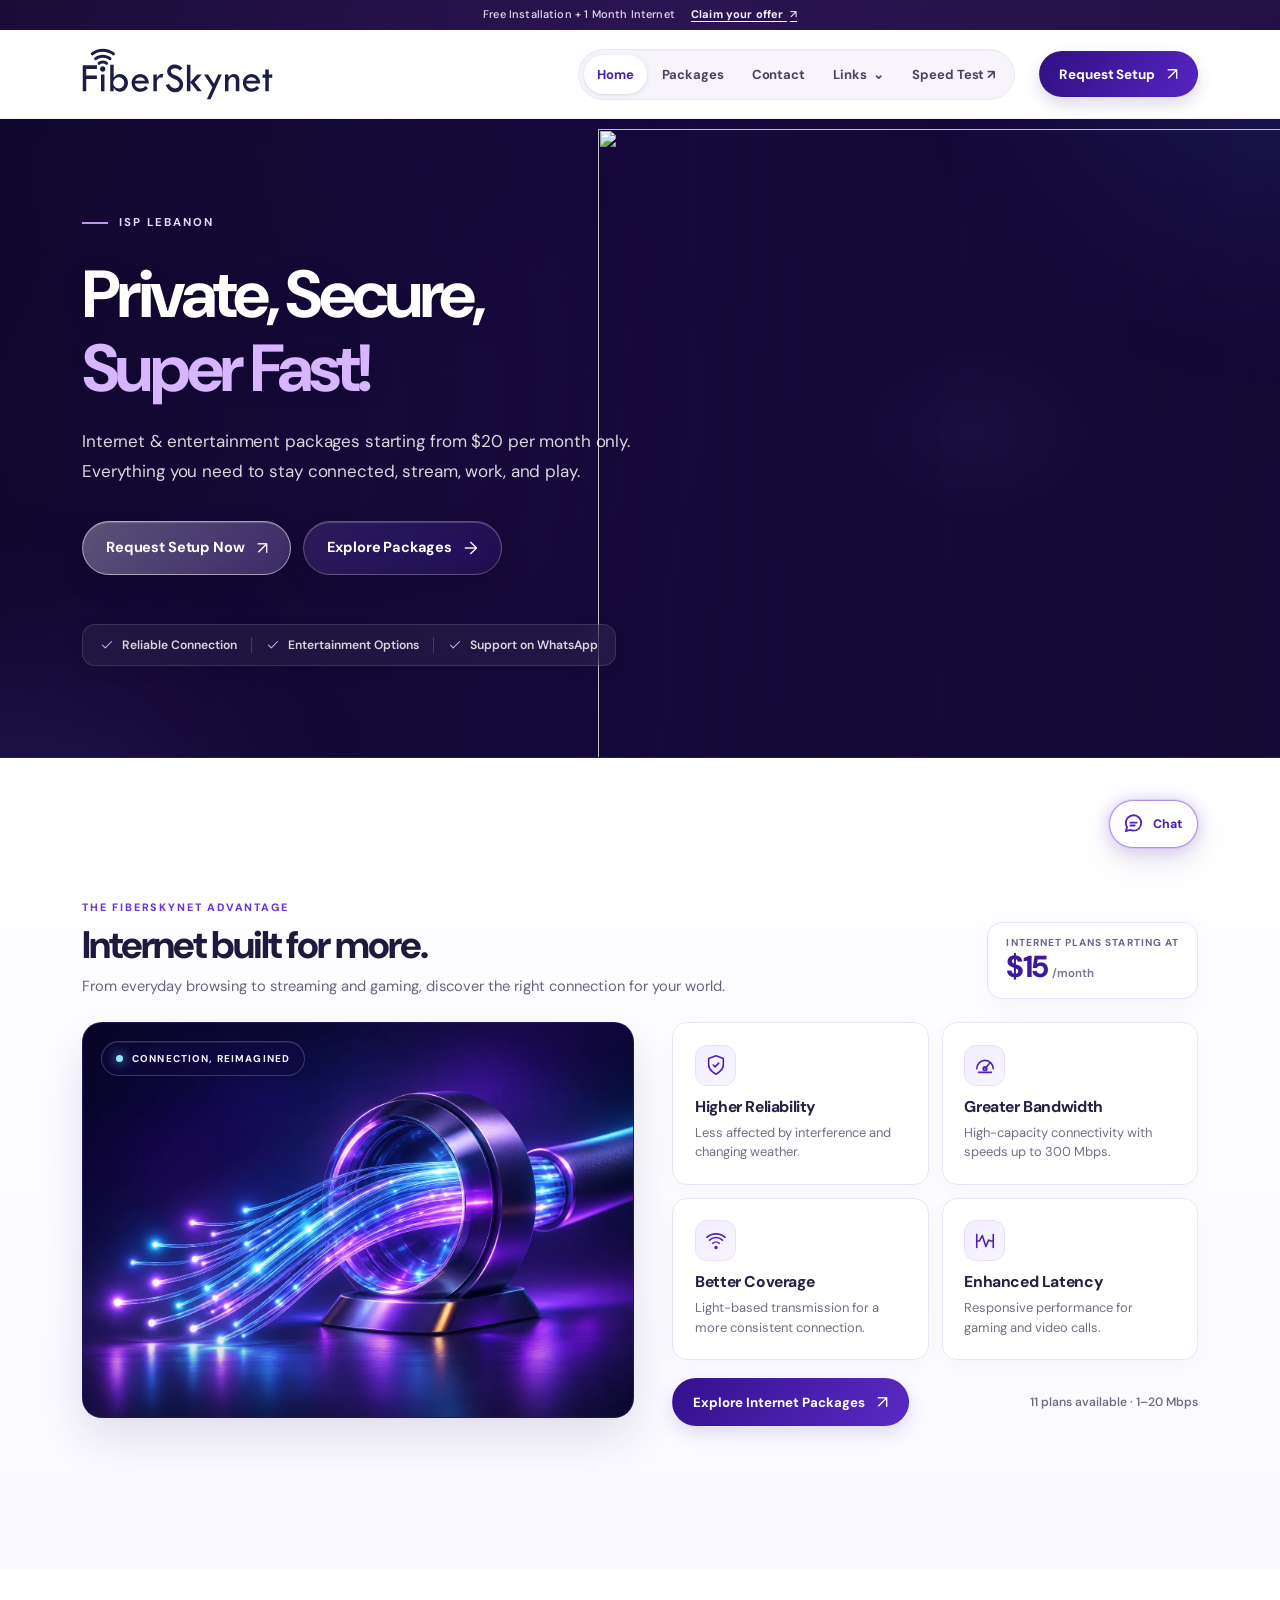
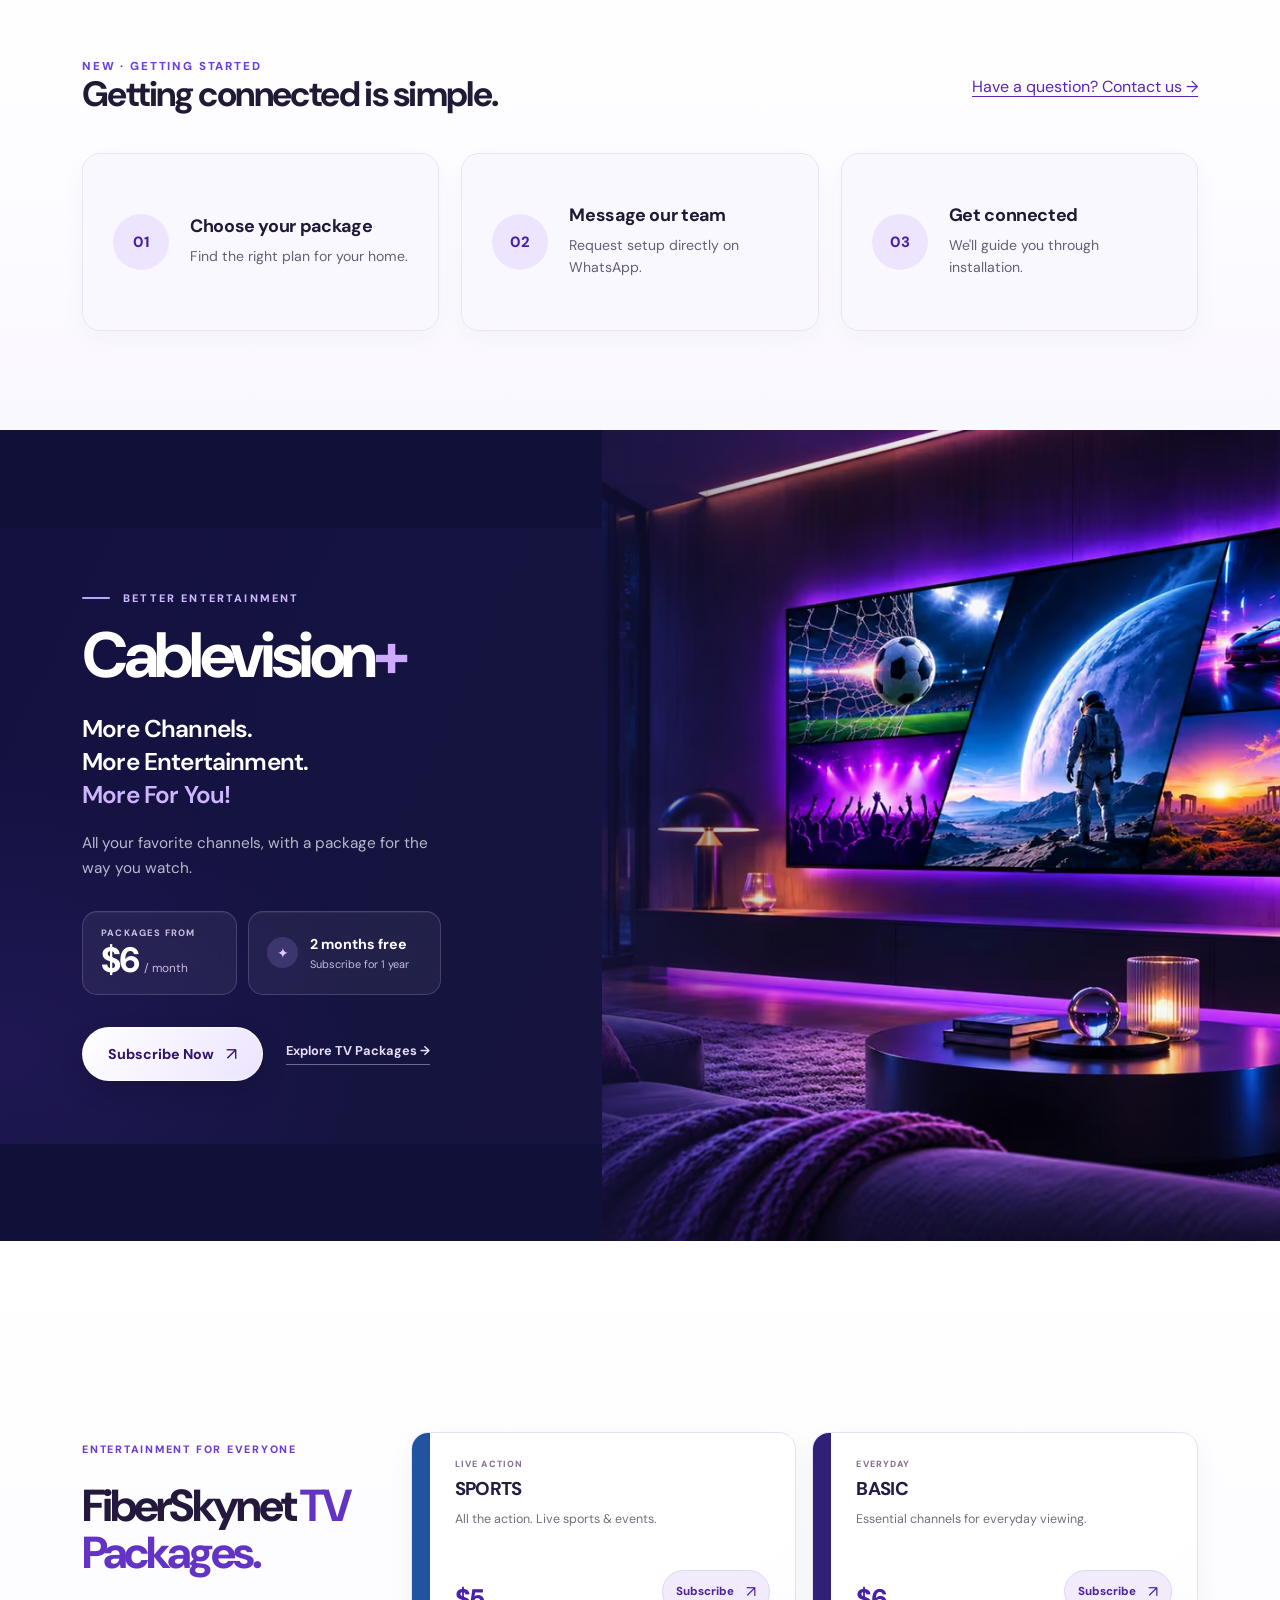
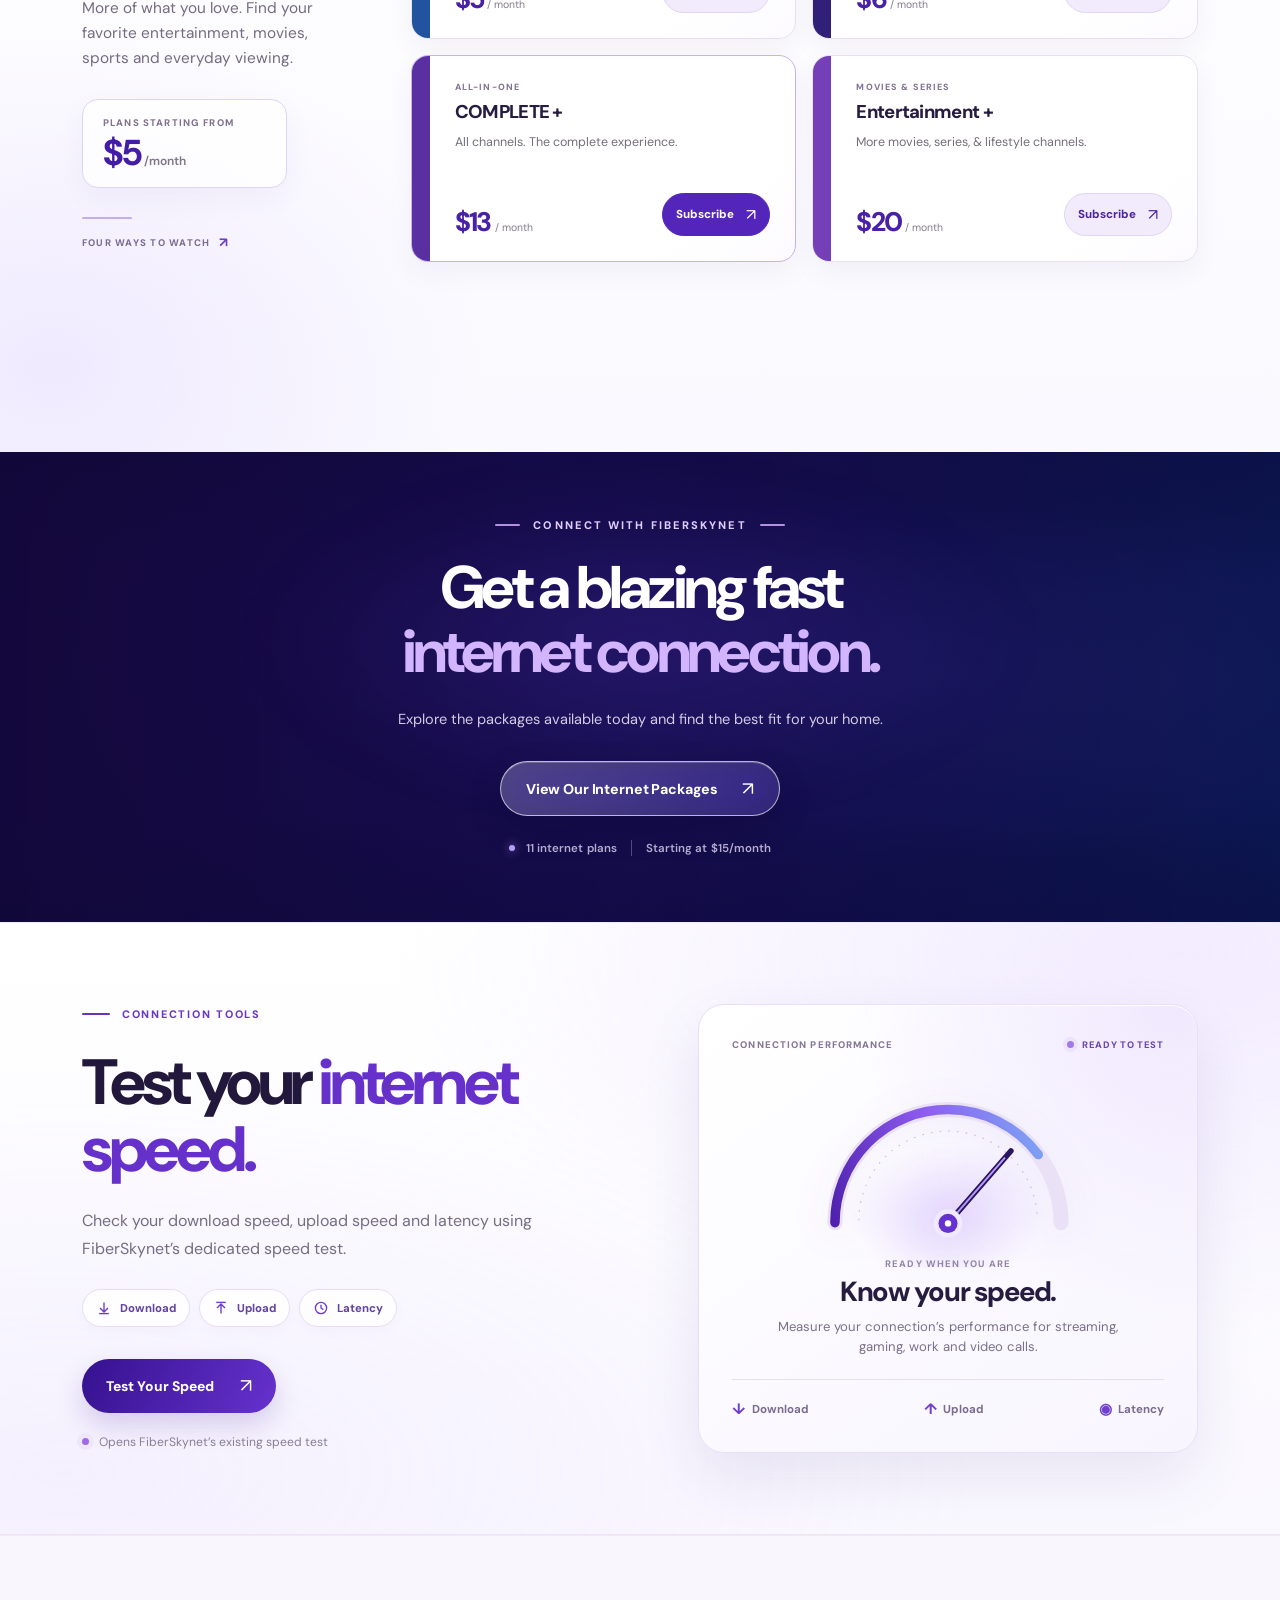
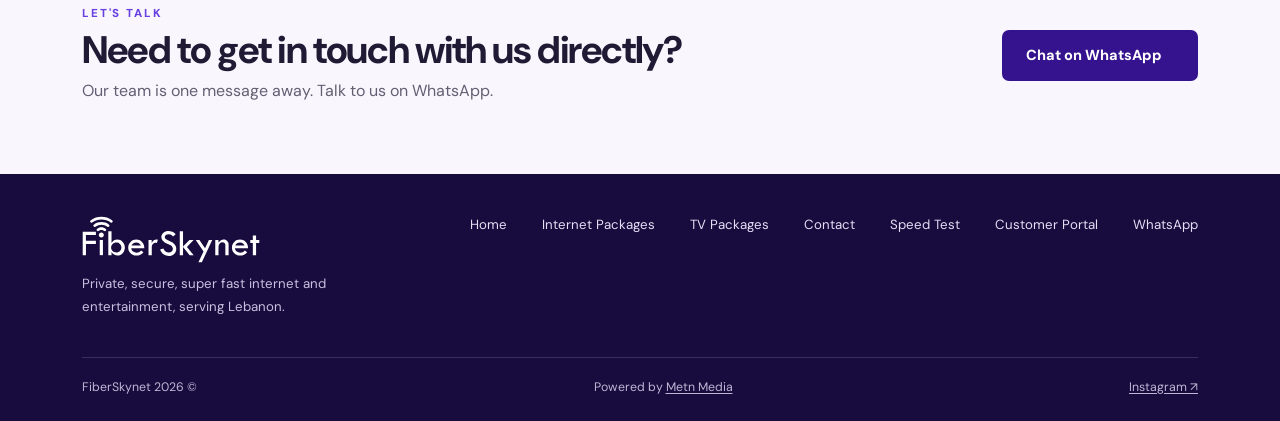
==== commit 0de7660f: "Refine standalone Internet Packages CTA with premium glass styling and typography" ====
--- a/index.html
+++ b/index.html
@@ -107,7 +107,16 @@
 </div>
   </div>
 </section>
-<section class="wide-cta"><div class="wrap"><div class="eyebrow">CONNECT WITH FIBERSKYNET</div><h2>Get a blazing fast internet connection.</h2><p>Explore the packages available today and find the best fit for your home.</p><a href="./packages/" class="btn btn-white">View Our Internet Packages <span class="arrow">↗</span></a></div></section><section class="speed-section speed-premium" id="speed-test" aria-labelledby="speed-premium-title">
+<section class="wide-cta cta-premium" aria-labelledby="cta-premium-title">
+  <div class="cta-premium-glow" aria-hidden="true"></div>
+  <div class="wrap cta-premium-inner">
+    <div class="cta-premium-eyebrow"><span aria-hidden="true"></span> CONNECT WITH FIBERSKYNET <span aria-hidden="true"></span></div>
+    <h2 id="cta-premium-title">Get a blazing fast <span>internet connection.</span></h2>
+    <p>Explore the packages available today and find the best fit for your home.</p>
+    <a href="./packages/" class="btn btn-white cta-premium-button">View Our Internet Packages <span class="arrow" aria-hidden="true">↗</span></a>
+    <div class="cta-premium-detail"><span class="cta-premium-detail-dot" aria-hidden="true"></span> 11 internet plans <span class="cta-premium-separator" aria-hidden="true"></span> Starting at $15/month</div>
+  </div>
+</section><section class="speed-section speed-premium" id="speed-test" aria-labelledby="speed-premium-title">
   <div class="wrap speed-premium-layout">
     <div class="speed-premium-copy">
       <div class="speed-premium-eyebrow"><span class="speed-premium-dash" aria-hidden="true"></span> CONNECTION TOOLS</div>
--- a/refinements.css
+++ b/refinements.css
@@ -1445,3 +1445,115 @@
   .speed-premium-action{transition:none!important}
   .speed-premium-action:hover{transform:none!important}
 }
+
+
+/* V32 — refined standalone promotional CTA. Original link and fiber artwork
+   retained; richer editorial typography, quieter backdrop and a glass CTA. */
+.wide-cta.cta-premium{
+  position:relative;
+  isolation:isolate;
+  overflow:hidden;
+  text-align:center;
+  display:grid;
+  place-items:center;
+  color:#fff;
+  min-height:clamp(405px,52svh,520px);
+  background:
+    radial-gradient(ellipse at 74% 48%,rgba(89,79,210,.23),transparent 53%),
+    linear-gradient(105deg,#160739,#17104F 55%,#0D1C62);
+}
+.wide-cta.cta-premium::before{
+  content:"";position:absolute;inset:0;z-index:-2;
+  background:
+    linear-gradient(90deg,rgba(20,8,67,.88) 0%,rgba(18,10,78,.76) 45%,rgba(8,18,71,.57) 100%),
+    url('./assets/original/cta.png') 53% center/cover no-repeat;
+  filter:saturate(.89);
+  opacity:.92;
+}
+.wide-cta.cta-premium::after{
+  content:"";position:absolute;inset:0;z-index:-1;pointer-events:none;
+  background:radial-gradient(ellipse 45% 75% at 50% 40%,rgba(42,15,116,.19),transparent 100%),
+    linear-gradient(180deg,rgba(10,6,45,.18),transparent 26%,transparent 77%,rgba(11,7,50,.25));
+}
+.cta-premium-glow{
+  position:absolute;z-index:-1;left:50%;top:40%;transform:translate(-50%,-50%);
+  height:290px;width:min(760px,90vw);pointer-events:none;
+  border-radius:50%;
+  background:radial-gradient(ellipse,rgba(101,69,215,.18),transparent 70%);
+  filter:blur(37px);
+}
+.wide-cta.cta-premium .cta-premium-inner{
+  position:relative;z-index:1;width:100%;
+  padding-top:clamp(58px,7.3vh,83px);
+  padding-bottom:clamp(58px,7.3vh,83px);
+}
+.cta-premium-eyebrow{
+  display:flex;align-items:center;justify-content:center;gap:13px;
+  color:#dfceff;font-size:.69rem;letter-spacing:.19em;font-weight:800;
+  margin:0 0 24px;
+}
+.cta-premium-eyebrow>span{
+  display:block;width:25px;height:2px;flex:none;border-radius:5px;
+  background:rgba(211,172,255,.83);
+}
+.wide-cta.cta-premium h2{
+  color:#fff;
+  font-size:clamp(2.6rem,4.7vw,4.9rem);
+  letter-spacing:-.062em;line-height:1.065;font-weight:760;
+  max-width:870px;
+  text-wrap:balance;
+  margin:0 auto 23px;
+}
+.wide-cta.cta-premium h2 span{color:#d3b4ff}
+.wide-cta.cta-premium p{
+  max-width:630px;margin:0 auto 29px;
+  color:rgba(245,237,255,.85);
+  font-size:clamp(.91rem,1.13vw,1.03rem);line-height:1.73;
+}
+.wide-cta.cta-premium .cta-premium-button{
+  display:inline-flex;align-items:center;justify-content:center;gap:24px;
+  border:1px solid rgba(255,255,255,.65);
+  border-radius:999px;
+  padding:14px 25px;min-height:54px;
+  font-weight:760;font-size:.89rem;
+  letter-spacing:-.01em;
+  color:#fff;
+  background:linear-gradient(120deg,rgba(255,255,255,.24),rgba(202,174,250,.16));
+  box-shadow:0 12px 32px rgba(9,3,40,.24),inset 0 1px 0 rgba(255,255,255,.20);
+  backdrop-filter:blur(16px) saturate(150%);
+  -webkit-backdrop-filter:blur(16px) saturate(150%);
+  transition:transform .2s ease,background .2s ease,box-shadow .2s ease;
+}
+.wide-cta.cta-premium .cta-premium-button:hover{
+  transform:translateY(-2px);
+  background:linear-gradient(120deg,rgba(255,255,255,.34),rgba(210,188,255,.23));
+  box-shadow:0 16px 36px rgba(9,3,40,.32),inset 0 1px 0 rgba(255,255,255,.30);
+}
+.cta-premium-button .arrow{font-size:1.18rem;transition:transform .2s ease}
+.cta-premium-button:hover .arrow{transform:translate(2px,-1px)}
+.cta-premium-detail{
+  display:flex;align-items:center;justify-content:center;gap:11px;
+  color:rgba(237,229,255,.76);
+  font-size:.72rem;font-weight:600;letter-spacing:.005em;
+  margin-top:24px;
+}
+.cta-premium-detail-dot{
+  width:6px;height:6px;border-radius:50%;
+  background:#b9a2ff;box-shadow:0 0 10px rgba(209,173,255,.65);
+}
+.cta-premium-separator{height:16px;width:1px;background:rgba(220,200,255,.33);margin:0 3px}
+@media(max-width:650px){
+  .wide-cta.cta-premium{min-height:405px}
+  .wide-cta.cta-premium .cta-premium-inner{padding-top:65px;padding-bottom:65px}
+  .wide-cta.cta-premium h2{font-size:clamp(2.5rem,8.8vw,3.8rem)}
+  .cta-premium-eyebrow{font-size:.61rem;letter-spacing:.12em;gap:8px}
+  .cta-premium-eyebrow>span{width:16px}
+  .wide-cta.cta-premium .cta-premium-button{width:100%;justify-content:space-between}
+  .cta-premium-detail{flex-wrap:wrap;font-size:.67rem}
+}
+@media(prefers-reduced-motion:reduce){
+  .wide-cta.cta-premium .cta-premium-button,
+  .cta-premium-button .arrow{transition:none!important}
+  .wide-cta.cta-premium .cta-premium-button:hover,
+  .cta-premium-button:hover .arrow{transform:none!important}
+}
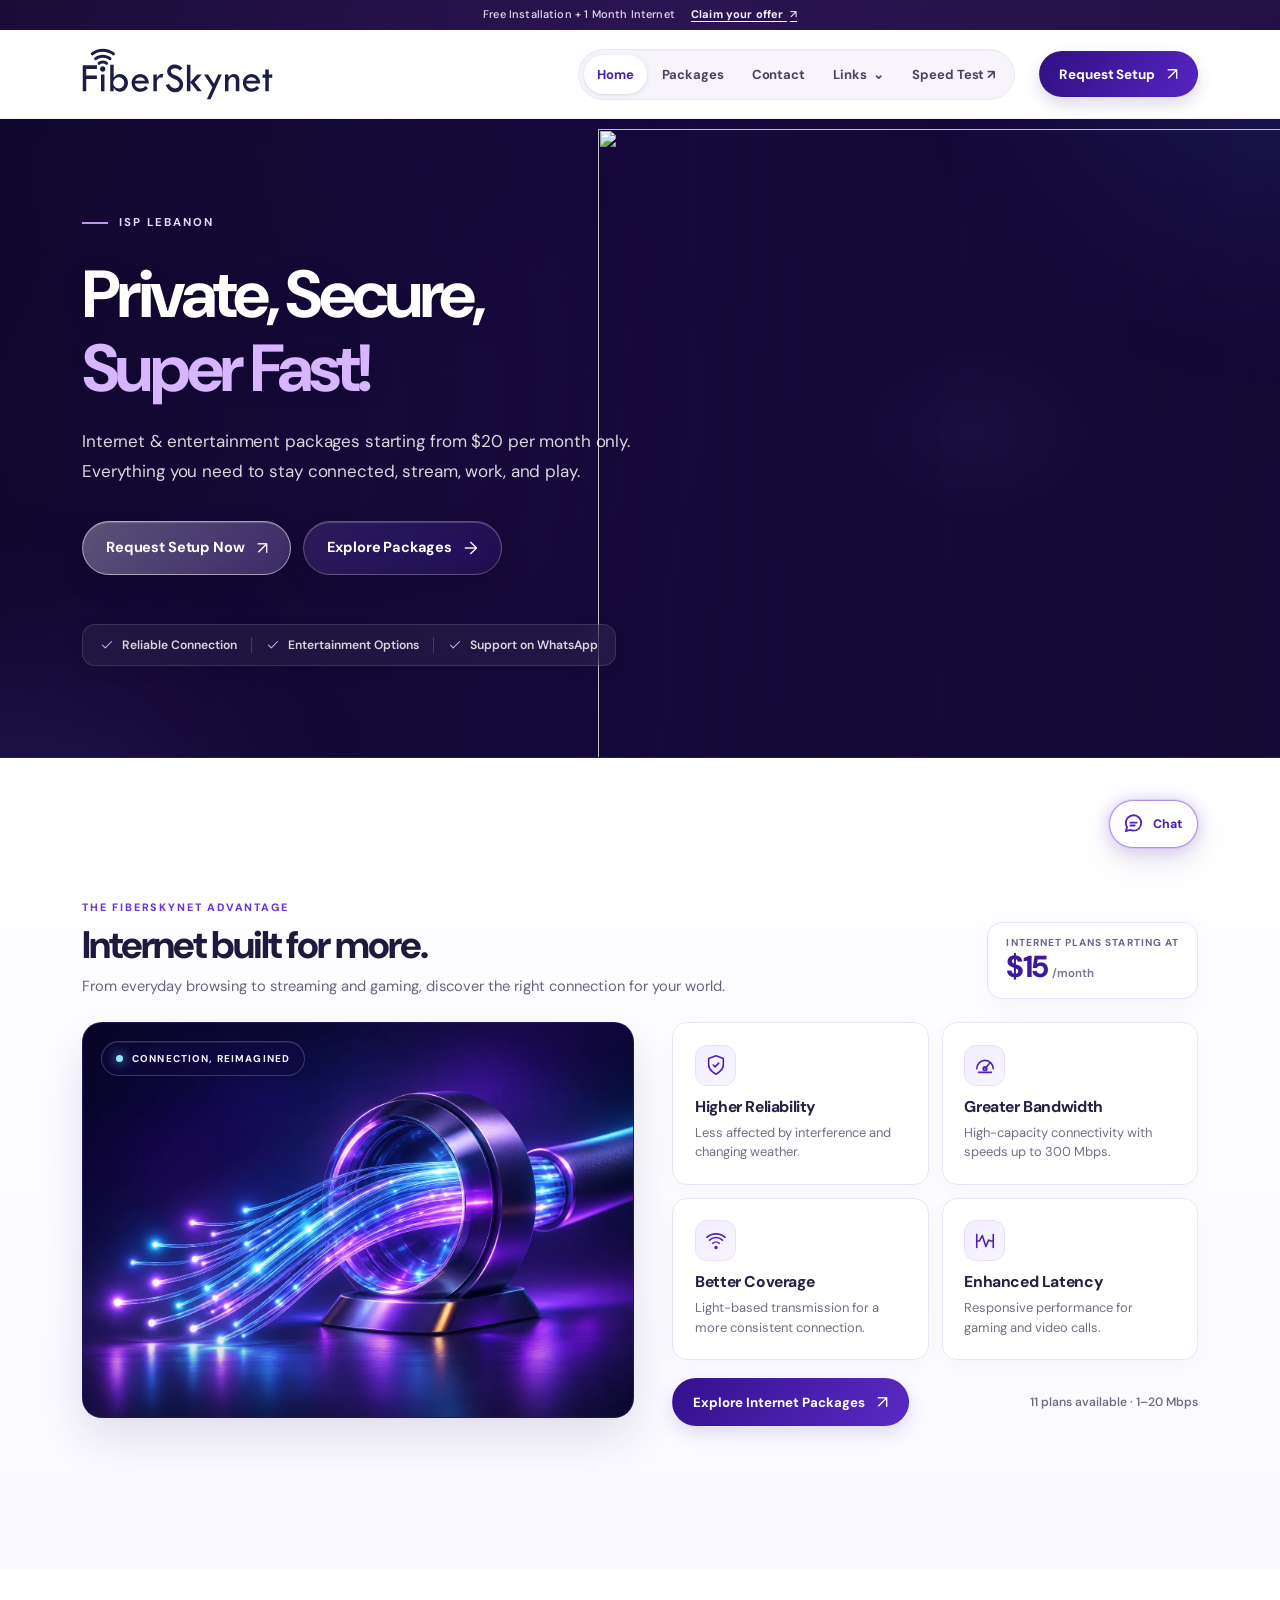
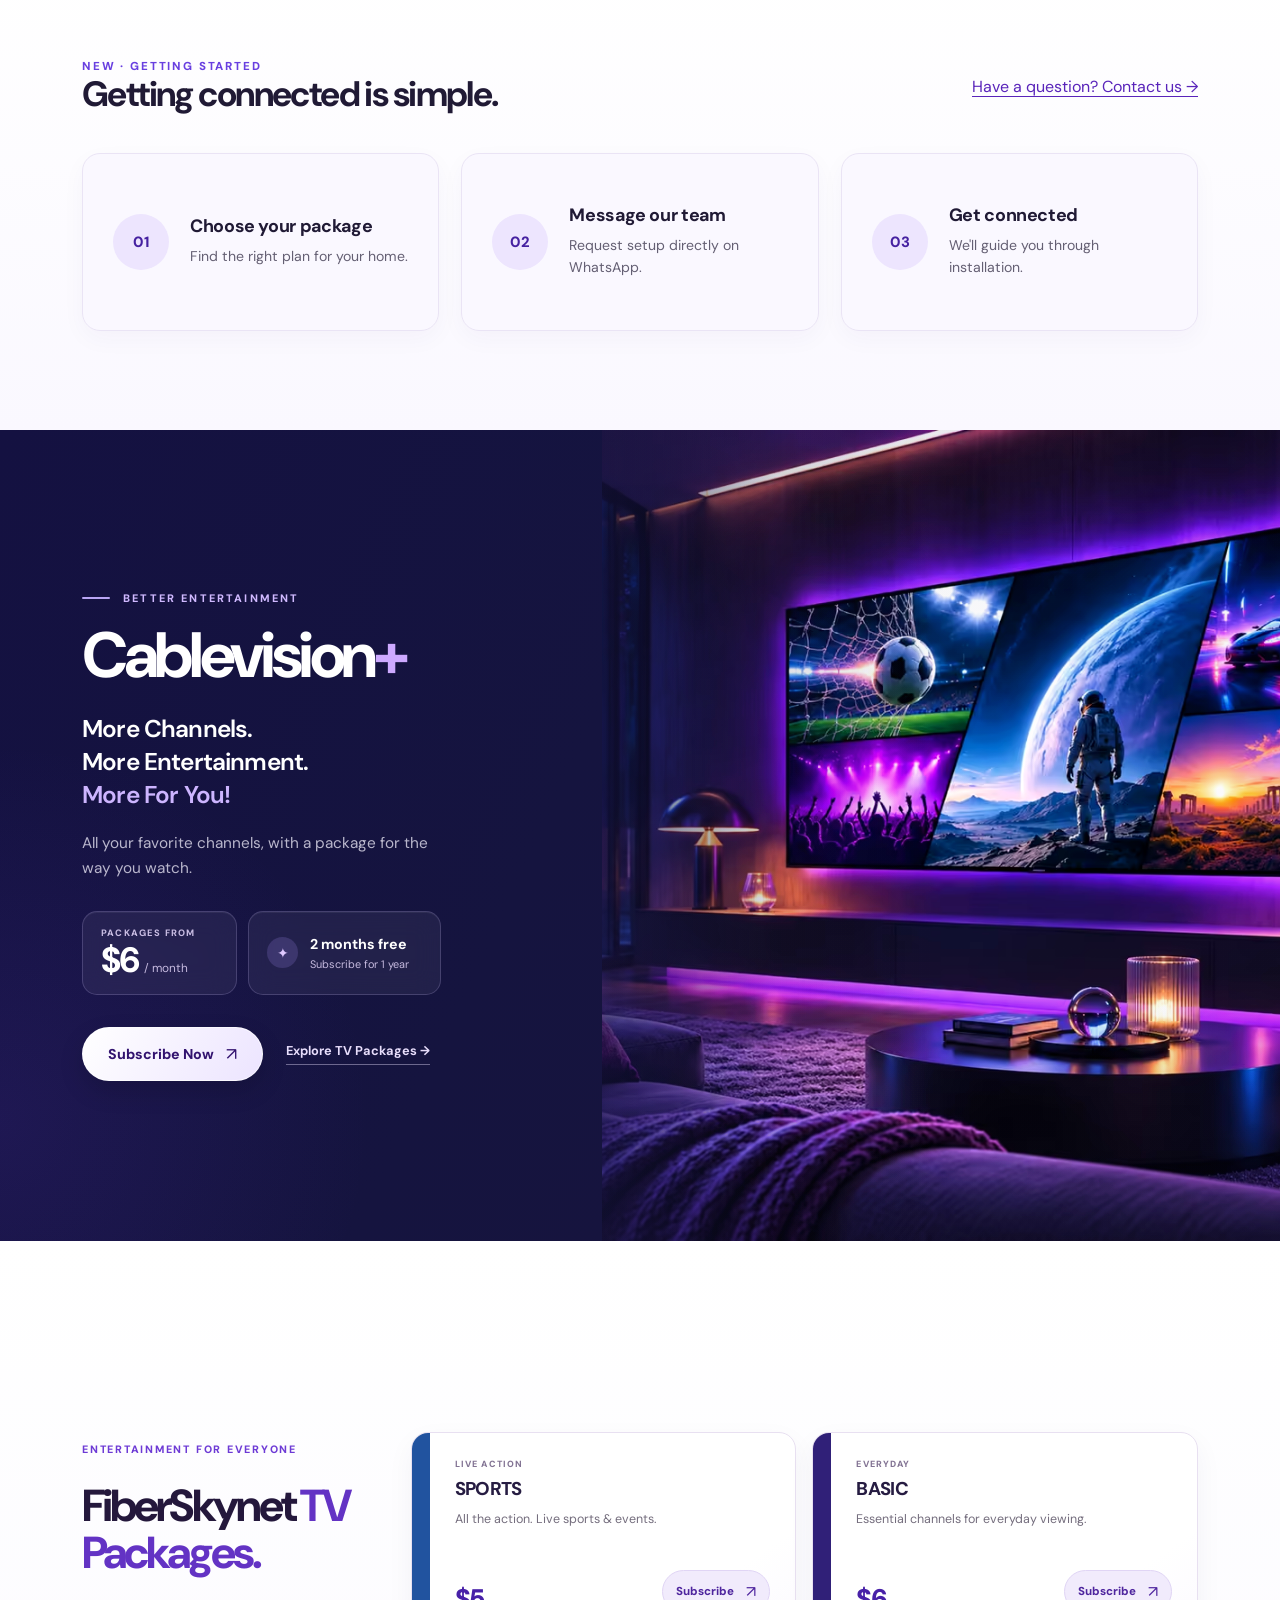
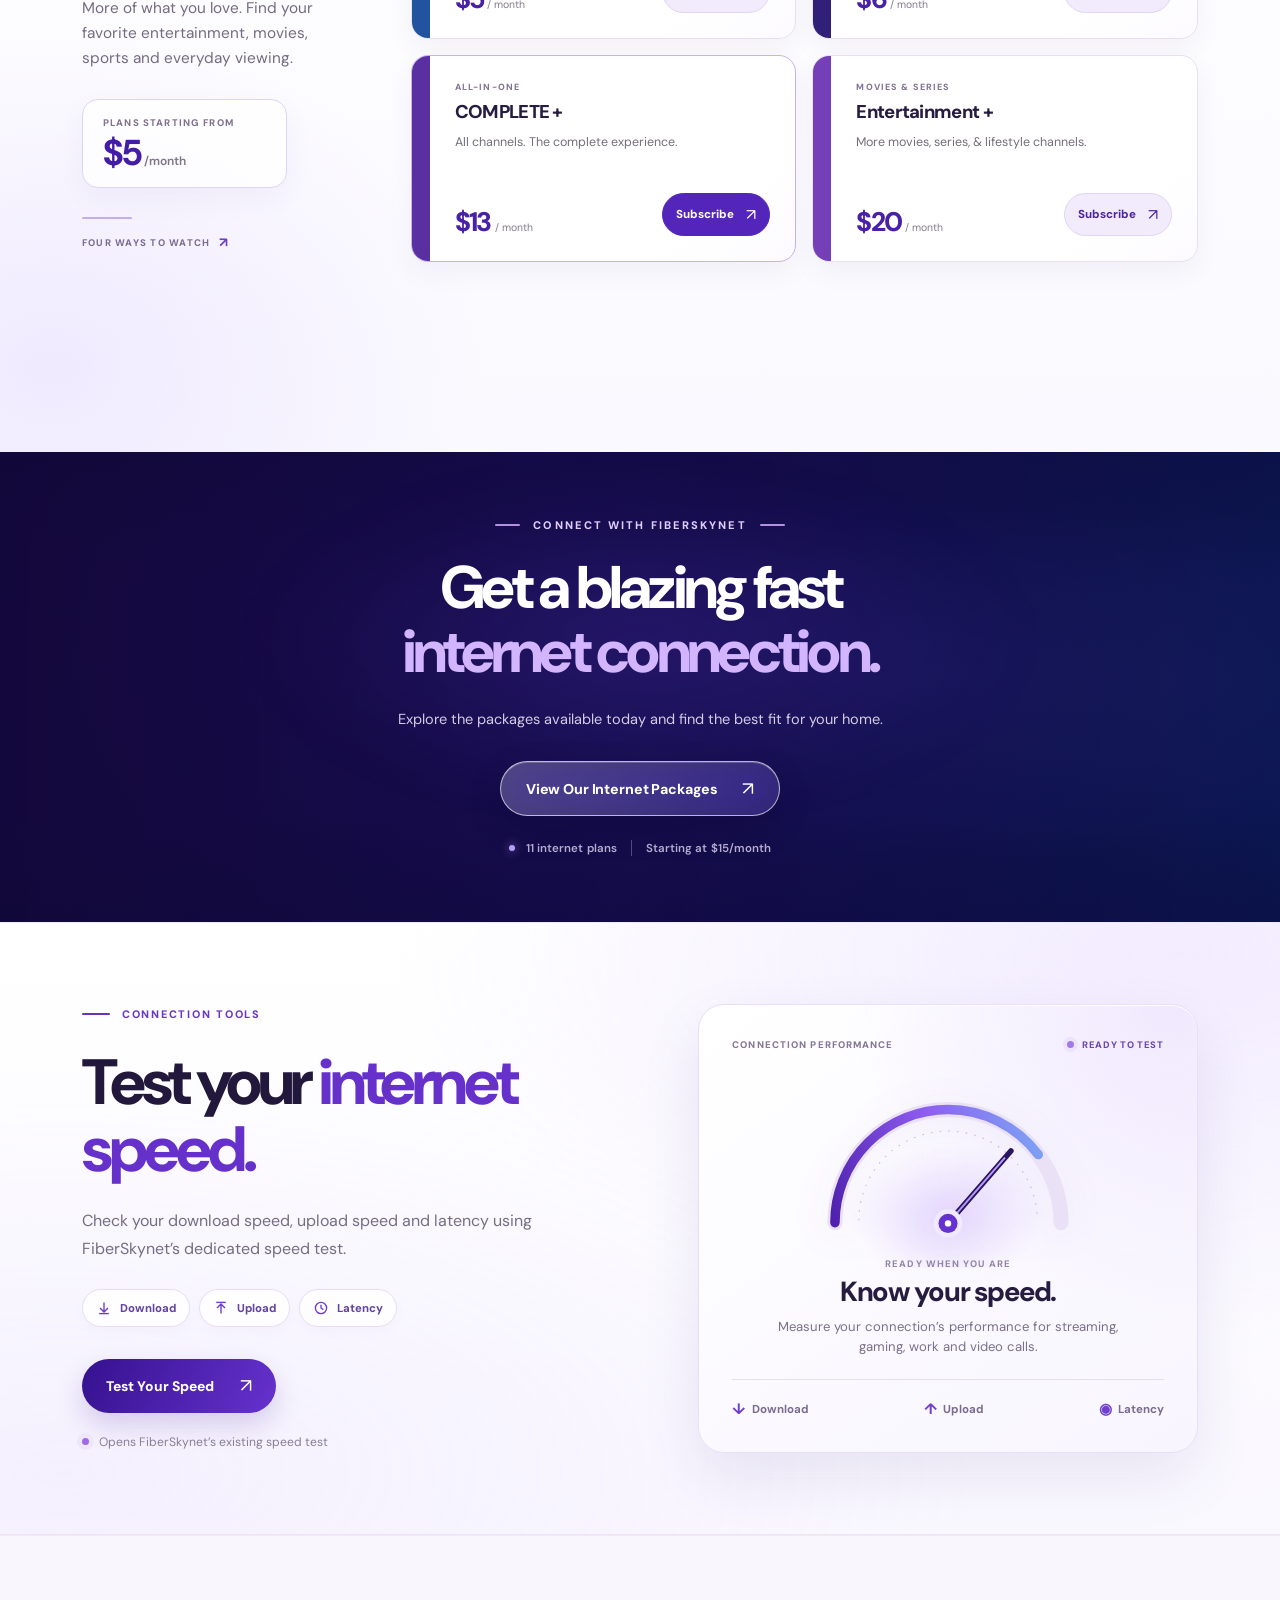
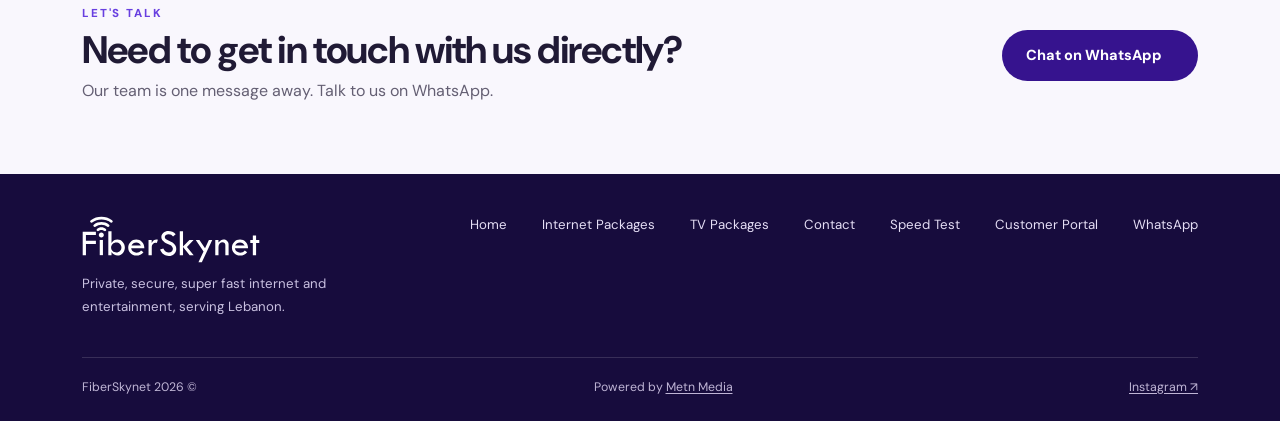
==== commit bd2df6d6: "Use white FiberSkynet favicon on rounded Request Setup purple background" ====
--- a/index.html
+++ b/index.html
@@ -1,4 +1,4 @@
-<!doctype html><html lang="en"><head><meta charset="utf-8"><meta name="viewport" content="width=device-width,initial-scale=1"><meta name="theme-color" content="#36138e"><meta name="description" content="Private, secure and super fast internet and entertainment in Lebanon."><title>Home | FiberSkynet</title><link rel="icon" href="./assets/favicon.svg" type="image/svg+xml"><link rel="stylesheet" href="./styles.css"><link rel="stylesheet" href="./refinements.css?v=fsn-v11"><script src="./script.js" defer></script></head><body><div class="announce"><a href="https://wa.link/loa4gw" target="_blank" rel="noopener noreferrer"><span class="announce-offer">Free Installation + 1 Month Internet</span><strong>Claim your offer <span aria-hidden="true">↗</span></strong></a></div>
+<!doctype html><html lang="en"><head><meta charset="utf-8"><meta name="viewport" content="width=device-width,initial-scale=1"><meta name="theme-color" content="#36138e"><meta name="description" content="Private, secure and super fast internet and entertainment in Lebanon."><title>Home | FiberSkynet</title><link rel="icon" href="./assets/favicon.svg?v=36" type="image/svg+xml"><link rel="stylesheet" href="./styles.css"><link rel="stylesheet" href="./refinements.css?v=fsn-v11"><script src="./script.js" defer></script></head><body><div class="announce"><a href="https://wa.link/loa4gw" target="_blank" rel="noopener noreferrer"><span class="announce-offer">Free Installation + 1 Month Internet</span><strong>Claim your offer <span aria-hidden="true">↗</span></strong></a></div>
 <header class="site-header"><div class="wrap header-row">
 <a class="brand" href="./" aria-label="FiberSkynet homepage"><img src="./assets/logo.svg" alt="FiberSkynet"></a>
 <nav class="nav" id="main-navigation" aria-label="Main navigation"><a href="./" aria-current="page">Home</a><a href="./packages/" >Packages</a><a href="./contact/" >Contact</a><details class="services-dropdown"><summary>Links <span aria-hidden="true">⌄</span></summary><div class="services-dropdown-menu"><a href="https://portal.fiberskynet.net/" target="_blank" rel="noopener noreferrer">Portal ↗</a><a href="https://radius.fiberskynet.net/" target="_blank" rel="noopener noreferrer">Radius ↗</a><a href="https://mb.fiberskynet.net/" target="_blank" rel="noopener noreferrer">MB ↗</a><a href="https://fsn.rzsystem.com/" target="_blank" rel="noopener noreferrer">Internet Management System ↗</a></div></details><a href="https://fiberskynet.speedtest.net/" target="_blank" rel="noopener noreferrer">Speed Test ↗</a></nav>
--- a/refinements.css
+++ b/refinements.css
@@ -1557,3 +1557,69 @@
   .wide-cta.cta-premium .cta-premium-button:hover,
   .cta-premium-button:hover .arrow{transform:none!important}
 }
+
+
+/* V33 — site-wide action button radius consistency.
+   Covers every .btn CTA on Home, Packages and Contact (including the WhatsApp
+   footer/contact banner and contact form). Decorative cards, inputs, menus,
+   dropdowns and icon-only controls retain their own geometry. */
+.btn,
+a.btn,
+button.btn,
+.contact-banner .btn,
+.contact-inline .btn,
+.form-card .btn {
+  border-radius:999px;
+}
+
+/* Other interactive CTAs were already pill-shaped; explicitly keep them in
+   the same design language even when feature-specific styles are rearranged. */
+.advantage-button,
+.tvx-card-link,
+.speed-premium-action,
+.cta-premium-button,
+.fsn-chat-toggle,
+.cablevision-premium .cablevision-actions .btn {
+  border-radius:999px;
+}
+
+
+/* V34 — Hide the support launcher under the footer, fade it back in above. */
+.fsn-chat-root{
+  opacity:1;
+  visibility:visible;
+  transform:translateY(0);
+  transition:opacity .22s ease,transform .22s ease,visibility 0s linear 0s;
+}
+.fsn-chat-root.fsn-chat-under-footer{
+  opacity:0;
+  visibility:hidden;
+  transform:translateY(24px);
+  pointer-events:none;
+  transition:opacity .22s ease,transform .22s ease,visibility 0s linear .22s;
+}
+@media(prefers-reduced-motion:reduce){
+  .fsn-chat-root,
+  .fsn-chat-root.fsn-chat-under-footer{transition:none!important}
+}
+
+
+/* V35 — full-bleed Cablevision copy background, no inset frame.
+   The gradient belongs to the entire left grid column, never the smaller,
+   vertically centered text box. Preserves original text padding and image. */
+@media(min-width:941px){
+  .cablevision.cablevision-premium::before{
+    content:"";
+    position:absolute;
+    z-index:0;
+    inset:0 auto 0 0;
+    width:47%;
+    pointer-events:none;
+    background:
+      radial-gradient(ellipse 77% 58% at 0% 85%,rgba(100,60,210,.13),transparent 80%),
+      linear-gradient(115deg,#141141 0%,#15143f 75%,#16143e 100%);
+  }
+  .cablevision-premium .cablevision-copy{
+    background:transparent;
+  }
+}
